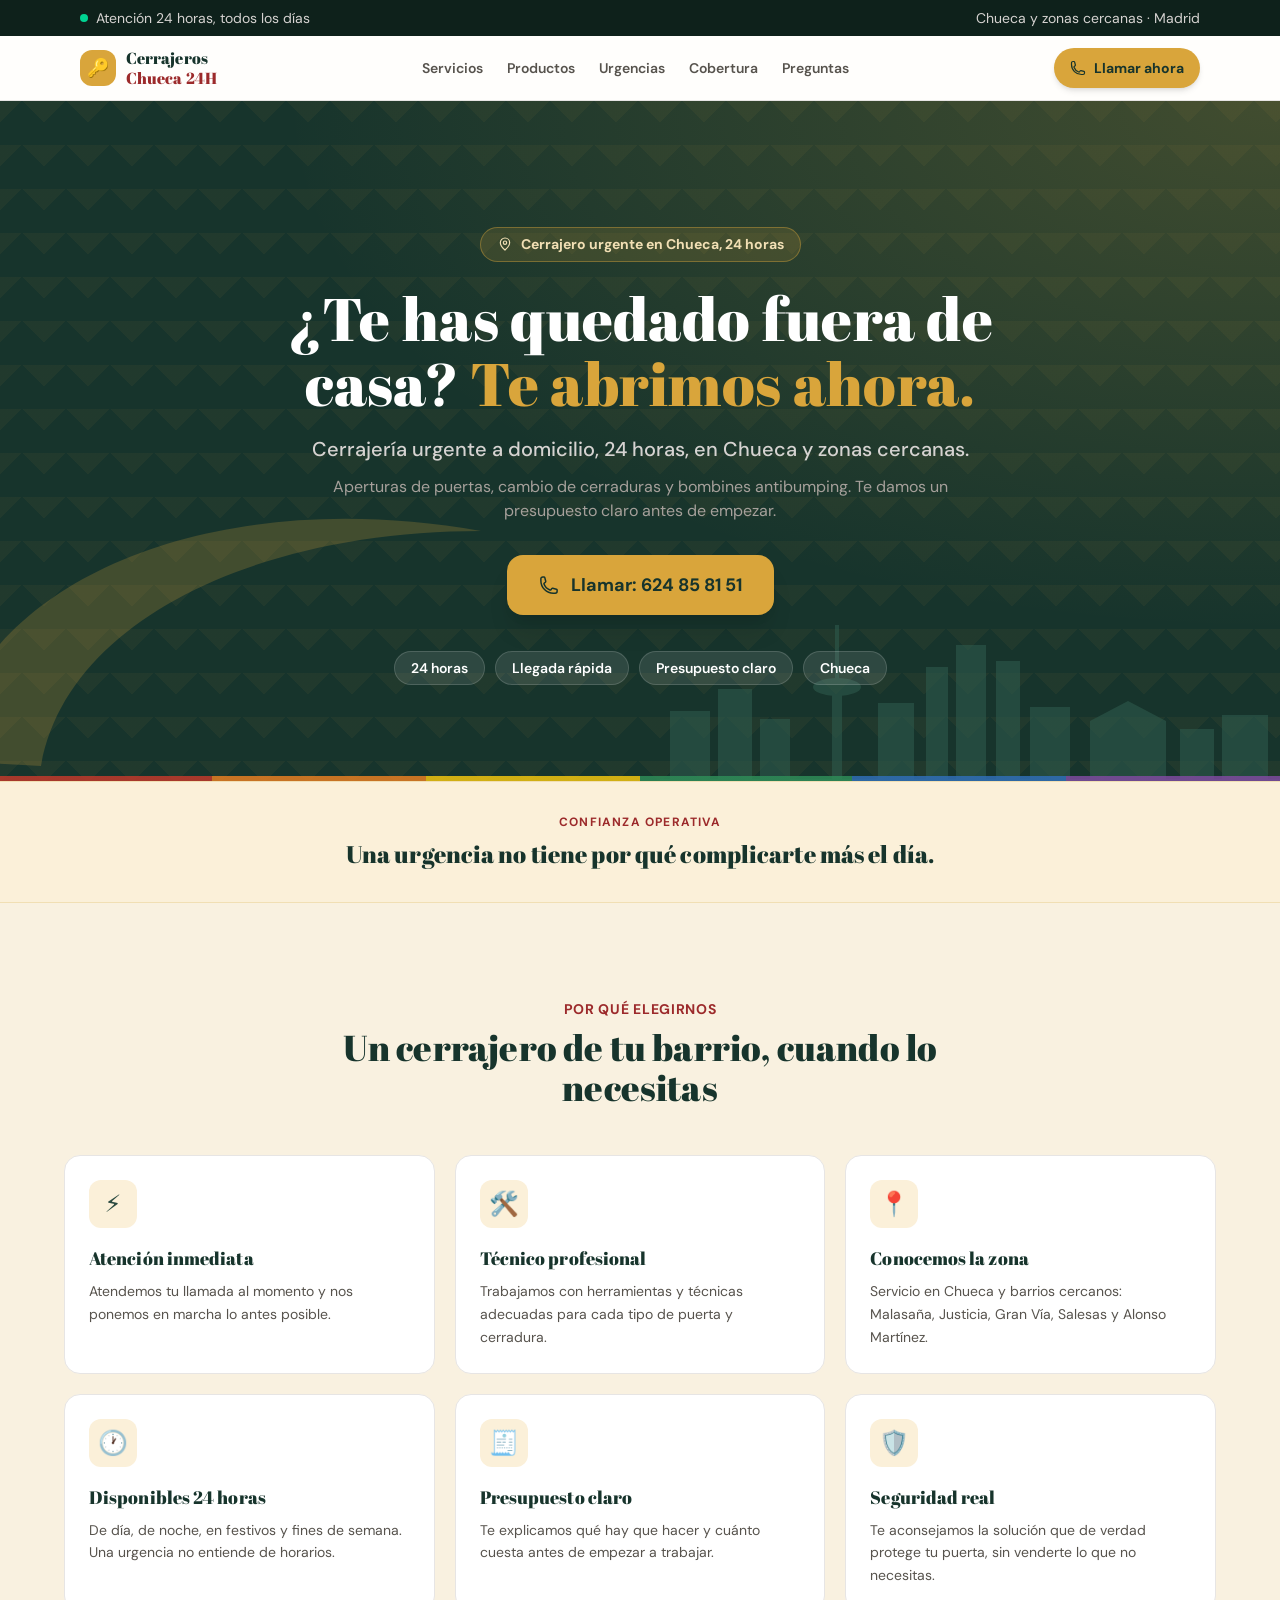
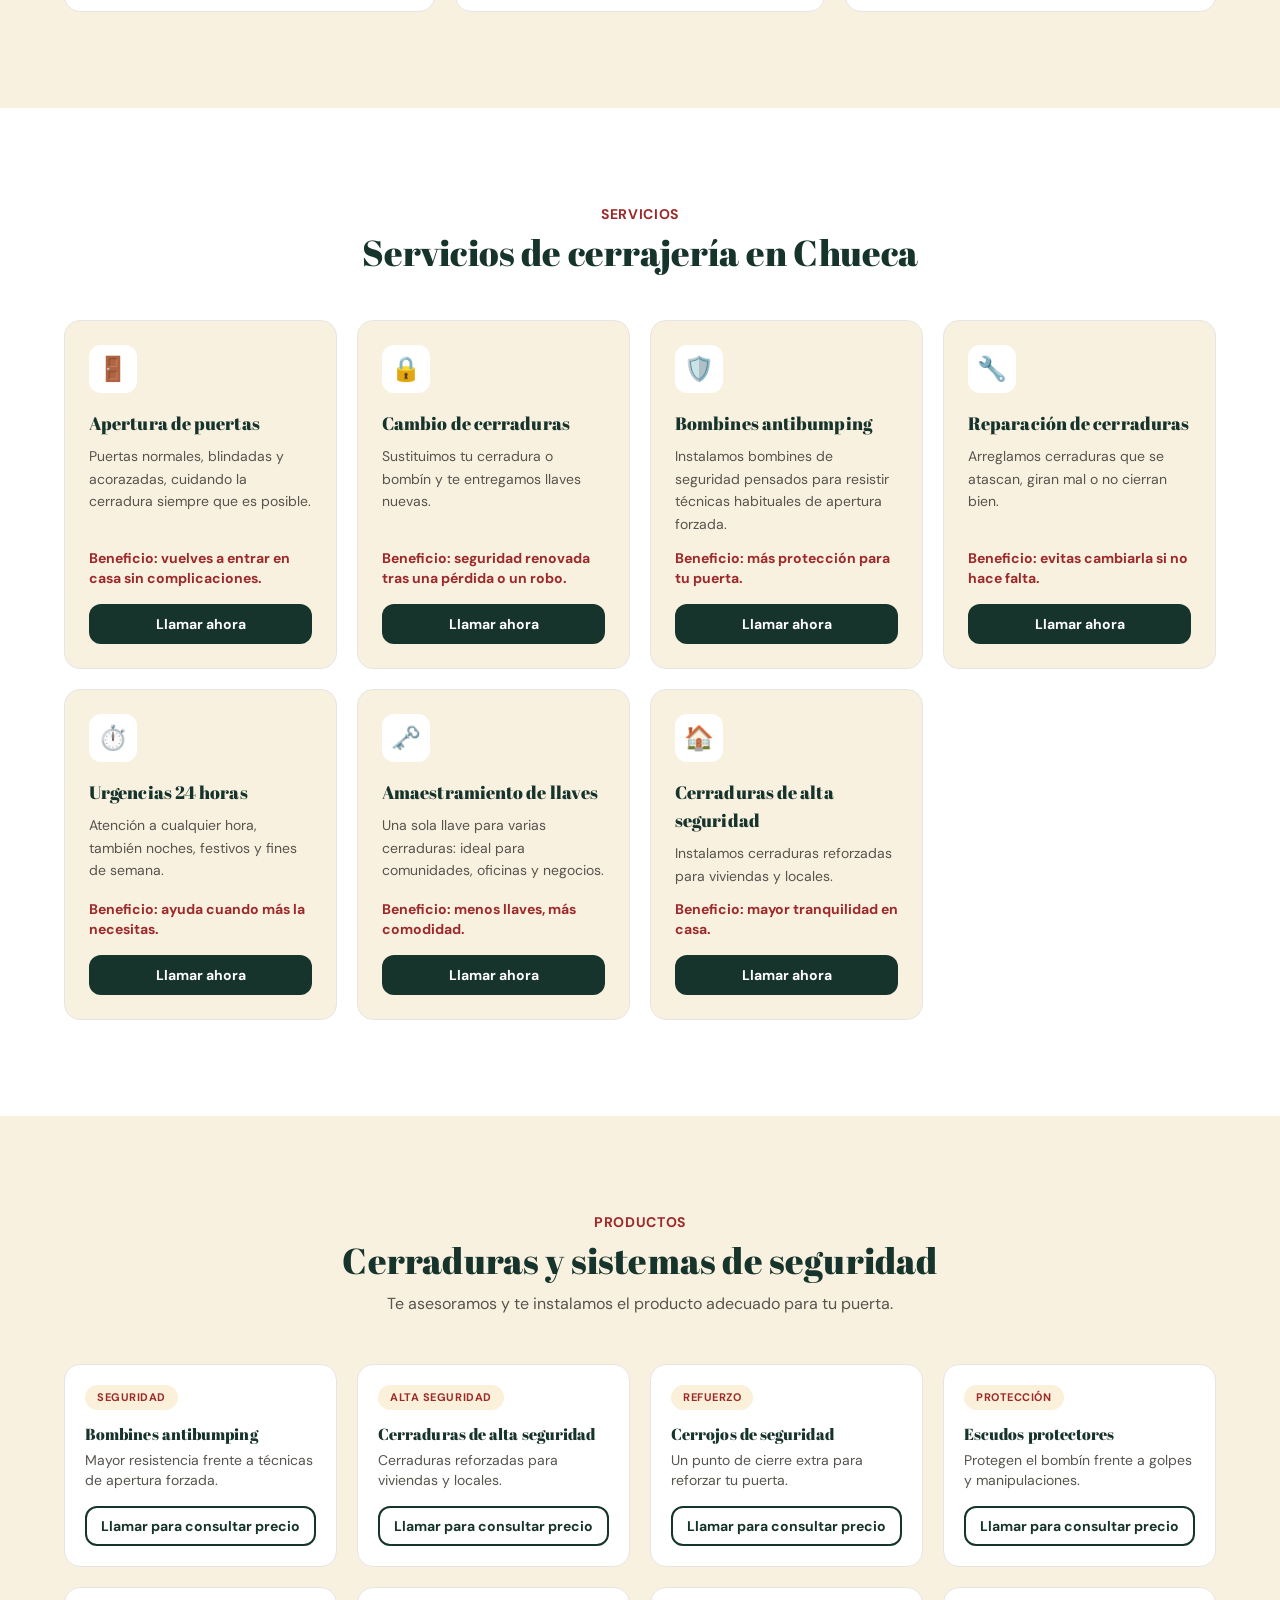
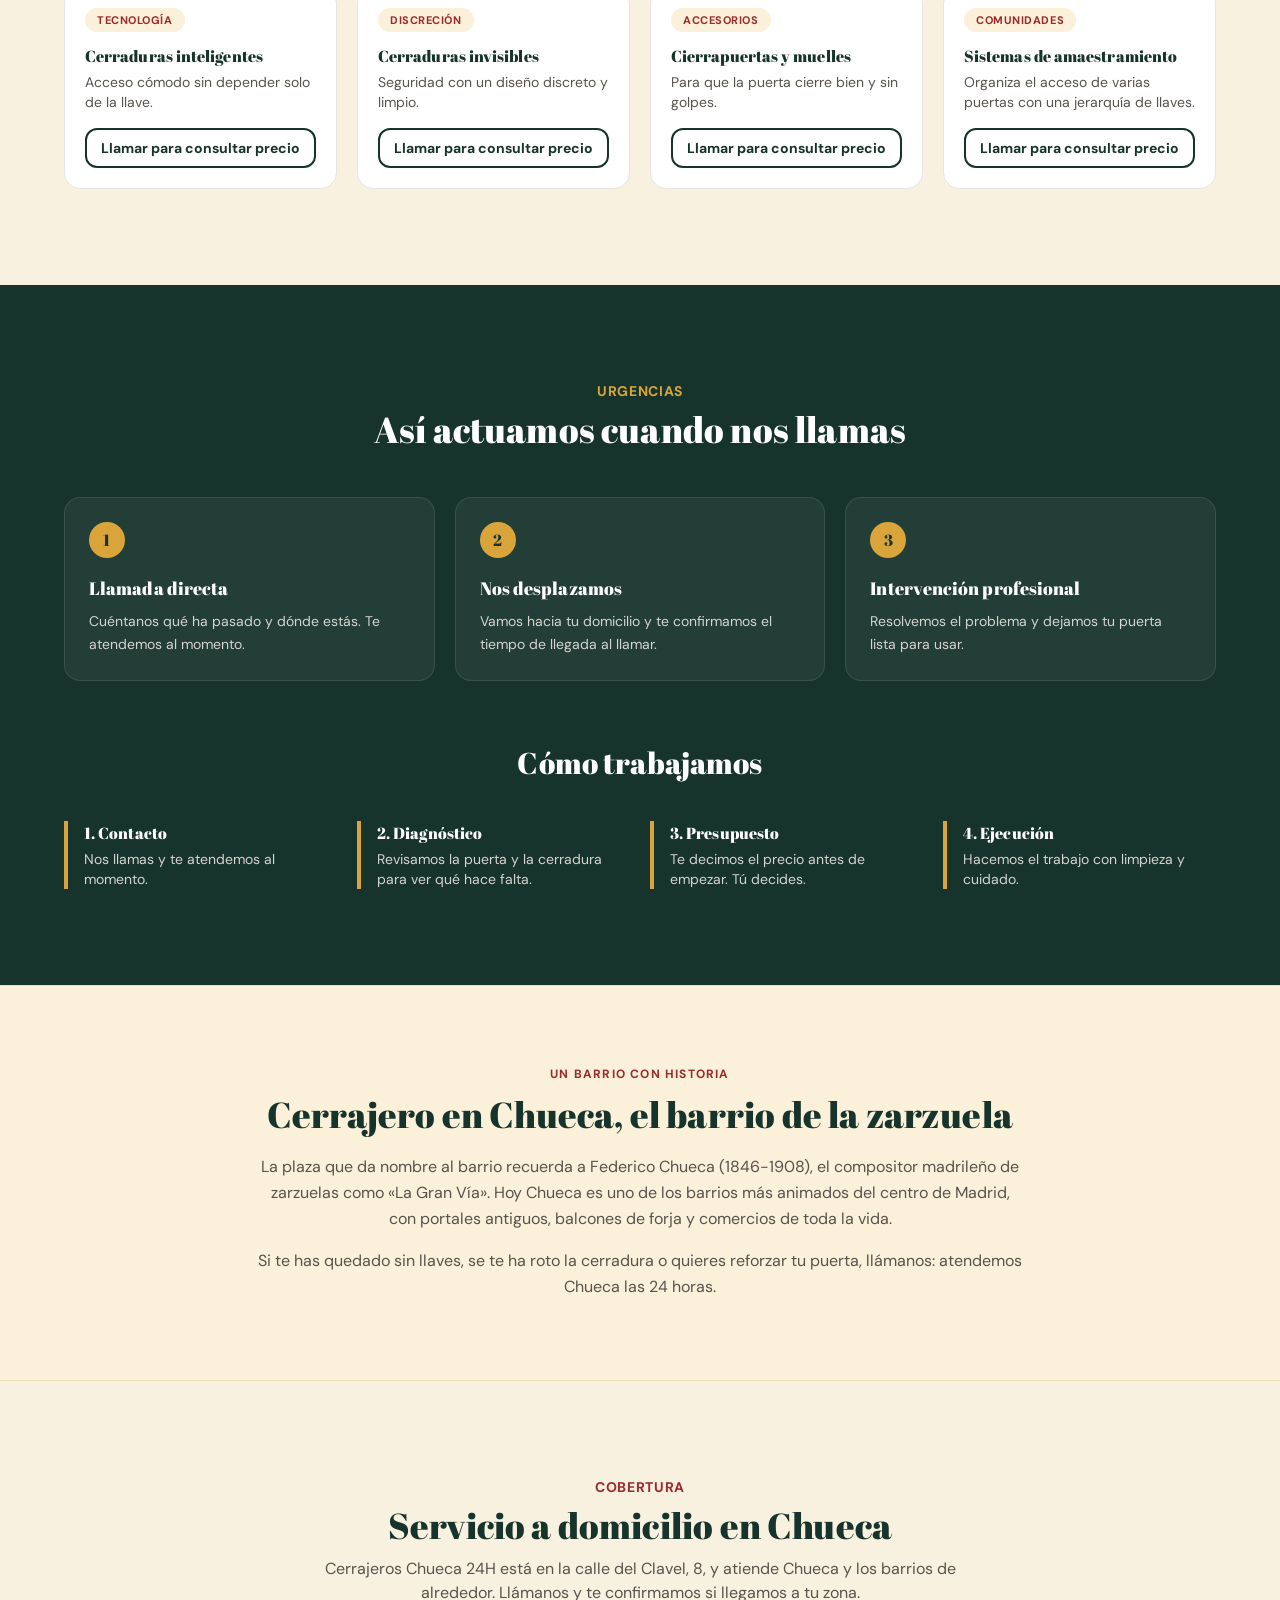
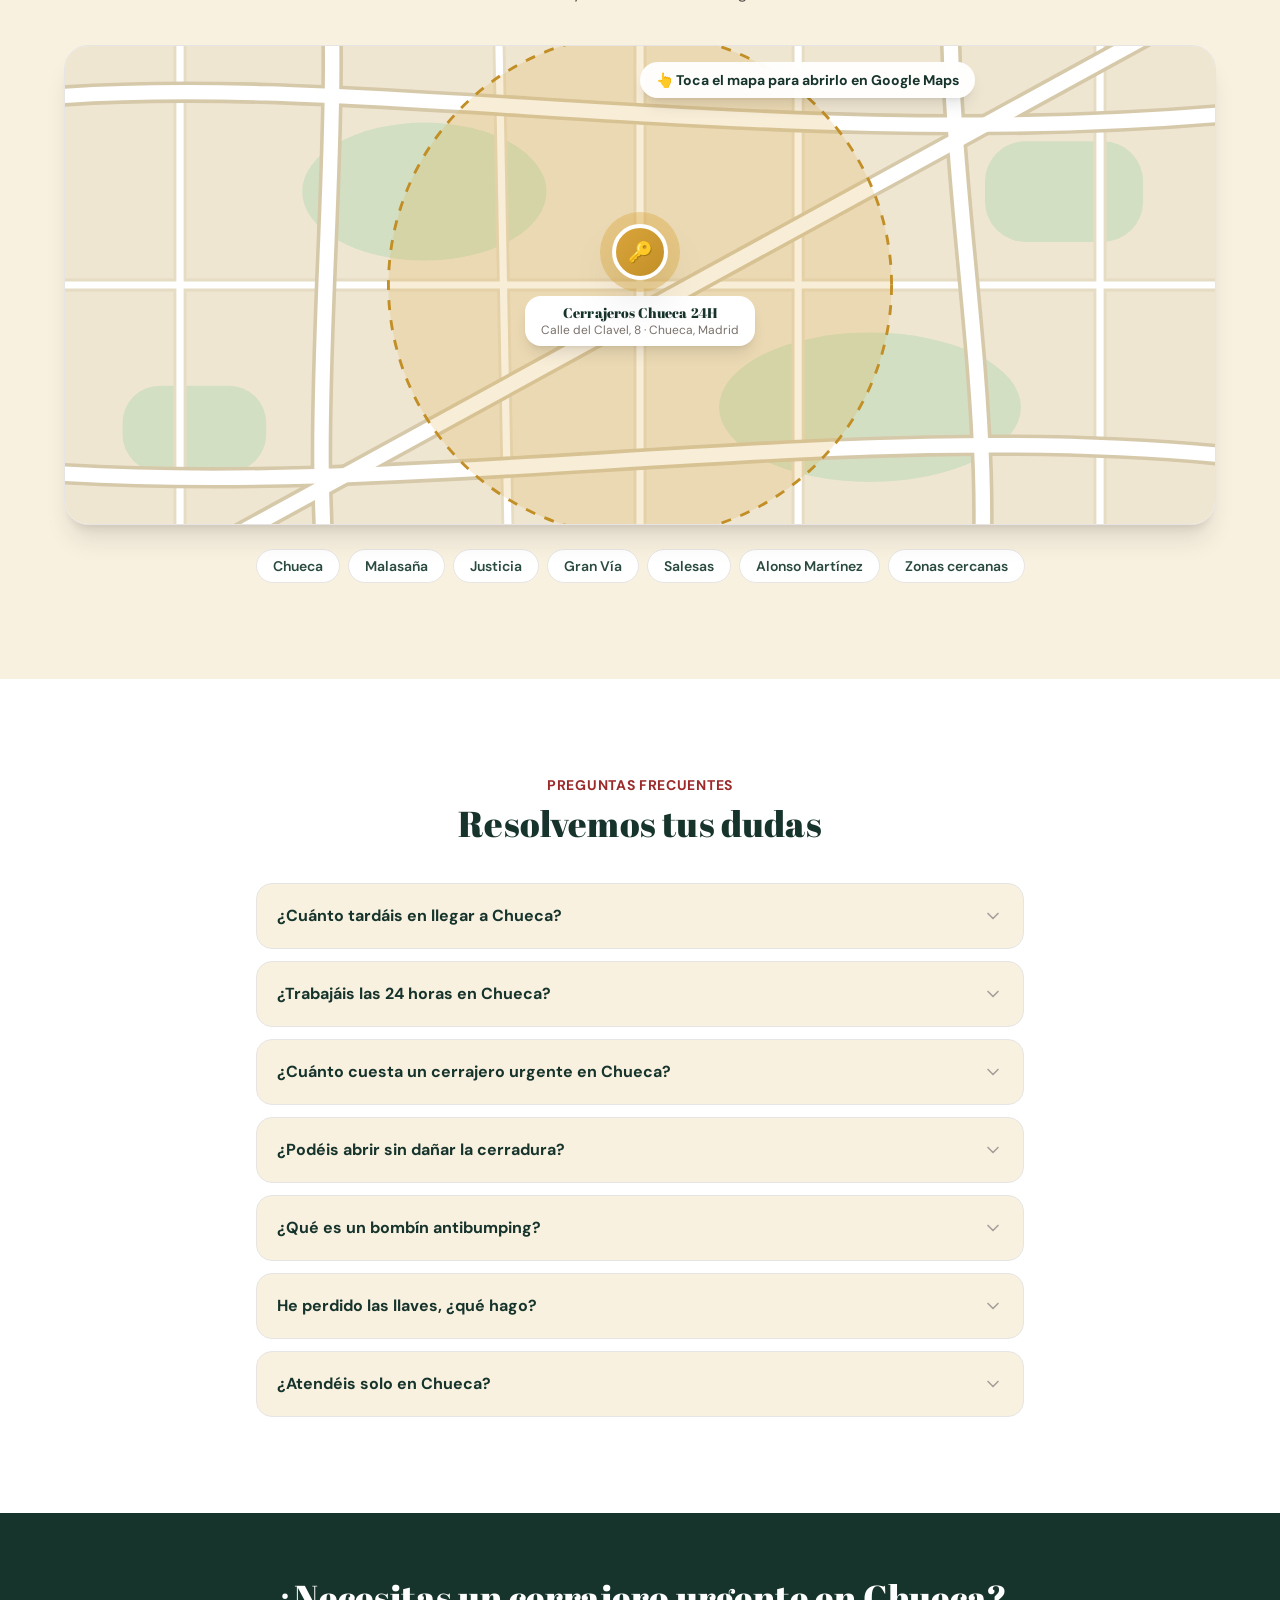
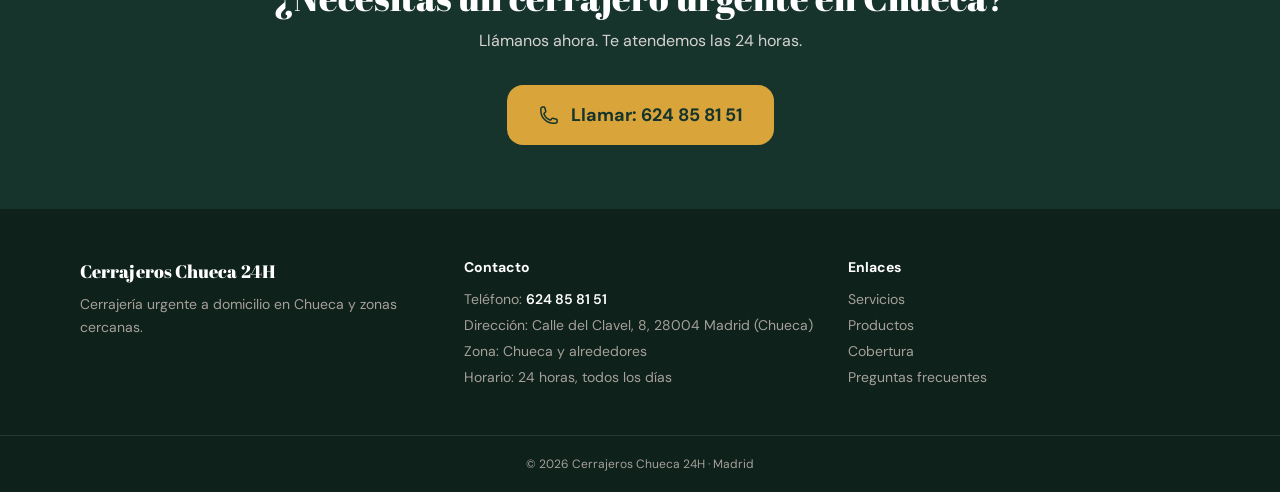
==== index.html @ 479794eb "Update index.html" ====
<!DOCTYPE html>
<html lang="es" class="scroll-smooth">
<head>
    <meta charset="UTF-8">
    <meta name="viewport" content="width=device-width, initial-scale=1.0">
    <title>Cerrajero urgente en Chueca 24h | Cerrajeros Chueca 24H</title>
    <meta name="description" content="Cerrajero urgente en Chueca, Madrid, las 24 horas. Apertura de puertas, cambio de cerraduras y bombines antibumping. Llama al 624 85 81 51.">
    <meta name="robots" content="index, follow, max-image-preview:large, max-snippet:-1">
    <meta name="theme-color" content="#17342c">

    <!-- Iconos del sitio (los muestra Google en los resultados móviles) -->
    <link rel="icon" href="/favicon.svg" type="image/svg+xml">
    <link rel="icon" href="/favicon-48.png" type="image/png" sizes="48x48">
    <link rel="icon" href="/favicon.ico" sizes="any">
    <link rel="apple-touch-icon" href="/apple-touch-icon.png">

    <!-- Vista previa al compartir (WhatsApp, Facebook, etc.) -->
    <meta property="og:type" content="website">
    <meta property="og:locale" content="es_ES">
    <meta property="og:site_name" content="Cerrajeros Chueca 24H">
    <meta property="og:title" content="Cerrajero urgente en Chueca 24h | Cerrajeros Chueca 24H">
    <meta property="og:description" content="Cerrajero urgente en Chueca, Madrid, las 24 horas. Apertura de puertas, cambio de cerraduras y bombines antibumping. Llama al 624 85 81 51.">
    <meta name="twitter:card" content="summary">
    <meta name="twitter:title" content="Cerrajero urgente en Chueca 24h | Cerrajeros Chueca 24H">
    <meta name="twitter:description" content="Cerrajero urgente en Chueca, Madrid, las 24 horas. Apertura de puertas, cambio de cerraduras y bombines antibumping. Llama al 624 85 81 51.">

    <!-- Tipografías: se cargan sin bloquear el pintado de la página -->
    <link rel="preconnect" href="https://fonts.googleapis.com">
    <link rel="preconnect" href="https://fonts.gstatic.com" crossorigin>
    <link rel="preload" as="style" href="https://fonts.googleapis.com/css2?family=DM+Sans:wght@400;500;600;700&family=Abril+Fatface&display=swap" onload="this.onload=null;this.rel='stylesheet'">
    <noscript><link rel="stylesheet" href="https://fonts.googleapis.com/css2?family=DM+Sans:wght@400;500;600;700&family=Abril+Fatface&display=swap"></noscript>

    <!-- Datos estructurados: negocio local (cerrajero) -->
    <script type="application/ld+json">
{
  "@context": "https://schema.org",
  "@type": "Locksmith",
  "name": "Cerrajeros Chueca 24H",
  "description": "Cerrajero urgente en Chueca, Madrid, las 24 horas: apertura de puertas, cambio de cerraduras, bombines antibumping y reparación de cerraduras.",
  "telephone": "+34624858151",
  "address": {
    "@type": "PostalAddress",
    "streetAddress": "Calle del Clavel, 8",
    "addressLocality": "Madrid",
    "addressRegion": "Madrid",
    "postalCode": "28004",
    "addressCountry": "ES"
  },
  "openingHoursSpecification": {
    "@type": "OpeningHoursSpecification",
    "dayOfWeek": [
      "Monday",
      "Tuesday",
      "Wednesday",
      "Thursday",
      "Friday",
      "Saturday",
      "Sunday"
    ],
    "opens": "00:00",
    "closes": "23:59"
  },
  "areaServed": [
    {
      "@type": "Place",
      "name": "Chueca, Madrid"
    },
    {
      "@type": "Place",
      "name": "Malasaña, Madrid"
    },
    {
      "@type": "Place",
      "name": "Justicia, Madrid"
    },
    {
      "@type": "Place",
      "name": "Gran Vía, Madrid"
    },
    {
      "@type": "Place",
      "name": "Salesas, Madrid"
    },
    {
      "@type": "Place",
      "name": "Alonso Martínez, Madrid"
    }
  ],
  "hasOfferCatalog": {
    "@type": "OfferCatalog",
    "name": "Servicios de cerrajería",
    "itemListElement": [
      {
        "@type": "Offer",
        "itemOffered": {
          "@type": "Service",
          "name": "Apertura de puertas"
        }
      },
      {
        "@type": "Offer",
        "itemOffered": {
          "@type": "Service",
          "name": "Cambio de cerraduras"
        }
      },
      {
        "@type": "Offer",
        "itemOffered": {
          "@type": "Service",
          "name": "Bombines antibumping"
        }
      },
      {
        "@type": "Offer",
        "itemOffered": {
          "@type": "Service",
          "name": "Reparación de cerraduras"
        }
      },
      {
        "@type": "Offer",
        "itemOffered": {
          "@type": "Service",
          "name": "Urgencias 24 horas"
        }
      },
      {
        "@type": "Offer",
        "itemOffered": {
          "@type": "Service",
          "name": "Amaestramiento de llaves"
        }
      },
      {
        "@type": "Offer",
        "itemOffered": {
          "@type": "Service",
          "name": "Cerraduras de alta seguridad"
        }
      }
    ]
  }
}
    </script>

    <style>
@layer properties;
@layer theme, base, components, utilities;
@layer theme {
  :root, :host {
    --font-sans: "DM Sans",system-ui,sans-serif;
    --font-mono: ui-monospace, SFMono-Regular, Menlo, Monaco, Consolas, 'Liberation Mono', 'Courier New',
    monospace;
    --color-emerald-400: oklch(76.5% 0.177 163.223);
    --color-stone-100: oklch(97% 0.001 106.424);
    --color-stone-200: oklch(92.3% 0.003 48.717);
    --color-stone-300: oklch(86.9% 0.005 56.366);
    --color-stone-400: oklch(70.9% 0.01 56.259);
    --color-stone-500: oklch(55.3% 0.013 58.071);
    --color-stone-600: oklch(44.4% 0.011 73.639);
    --color-stone-900: oklch(21.6% 0.006 56.043);
    --color-white: #fff;
    --spacing: 0.25rem;
    --container-2xl: 42rem;
    --container-3xl: 48rem;
    --container-4xl: 56rem;
    --container-6xl: 72rem;
    --text-xs: 0.75rem;
    --text-xs--line-height: calc(1 / 0.75);
    --text-sm: 0.875rem;
    --text-sm--line-height: calc(1.25 / 0.875);
    --text-base: 1rem;
    --text-base--line-height: calc(1.5 / 1);
    --text-lg: 1.125rem;
    --text-lg--line-height: calc(1.75 / 1.125);
    --text-xl: 1.25rem;
    --text-xl--line-height: calc(1.75 / 1.25);
    --text-2xl: 1.5rem;
    --text-2xl--line-height: calc(2 / 1.5);
    --text-3xl: 1.875rem;
    --text-3xl--line-height: calc(2.25 / 1.875);
    --text-4xl: 2.25rem;
    --text-4xl--line-height: calc(2.5 / 2.25);
    --text-5xl: 3rem;
    --text-5xl--line-height: 1;
    --text-6xl: 3.75rem;
    --text-6xl--line-height: 1;
    --font-weight-medium: 500;
    --font-weight-semibold: 600;
    --font-weight-bold: 700;
    --tracking-tight: -0.025em;
    --tracking-normal: 0em;
    --tracking-wider: 0.05em;
    --tracking-widest: 0.1em;
    --leading-tight: 1.25;
    --leading-normal: 1.5;
    --leading-relaxed: 1.625;
    --radius-xl: 0.75rem;
    --radius-2xl: 1rem;
    --radius-3xl: 1.5rem;
    --animate-ping: ping 1s cubic-bezier(0, 0, 0.2, 1) infinite;
    --default-transition-duration: 150ms;
    --default-transition-timing-function: cubic-bezier(0.4, 0, 0.2, 1);
    --default-font-family: var(--font-sans);
    --default-mono-font-family: var(--font-mono);
    --color-ink-950: #0e211b;
    --color-ink-900: #17342c;
    --color-ink-800: #2a4a40;
    --color-brand-50: #fbf0d9;
    --color-brand-100: #f1dfb4;
    --color-brand-500: #d9a53b;
    --color-brand-600: #c28f26;
    --color-brand-700: #9c2a2b;
    --font-display: "Abril Fatface",Georgia,serif;
  }
}
@layer base {
  *, ::after, ::before, ::backdrop, ::file-selector-button {
    box-sizing: border-box;
    margin: 0;
    padding: 0;
    border: 0 solid;
  }
  html, :host {
    line-height: 1.5;
    -webkit-text-size-adjust: 100%;
    tab-size: 4;
    font-family: var(--default-font-family, -apple-system, BlinkMacSystemFont, 'Segoe UI', Roboto, 'Helvetica Neue', 'Noto Sans', Arial, sans-serif, 'Apple Color Emoji', 'Segoe UI Emoji', 'Segoe UI Symbol', 'Noto Color Emoji');
    font-feature-settings: var(--default-font-feature-settings, normal);
    font-variation-settings: var(--default-font-variation-settings, normal);
    -webkit-tap-highlight-color: transparent;
  }
  hr {
    height: 0;
    color: inherit;
    border-top-width: 1px;
  }
  abbr:where([title]) {
    -webkit-text-decoration: underline dotted;
    text-decoration: underline dotted;
  }
  h1, h2, h3, h4, h5, h6 {
    font-size: inherit;
    font-weight: inherit;
  }
  a {
    color: inherit;
    -webkit-text-decoration: inherit;
    text-decoration: inherit;
  }
  b, strong {
    font-weight: bolder;
  }
  code, kbd, samp, pre {
    font-family: var(--default-mono-font-family, ui-monospace, SFMono-Regular, Menlo, Monaco, Consolas, 'Liberation Mono', 'Courier New', monospace);
    font-feature-settings: var(--default-mono-font-feature-settings, normal);
    font-variation-settings: var(--default-mono-font-variation-settings, normal);
    font-size: 1em;
  }
  small {
    font-size: 80%;
  }
  sub, sup {
    font-size: 75%;
    line-height: 0;
    position: relative;
    vertical-align: baseline;
  }
  sub {
    bottom: -0.25em;
  }
  sup {
    top: -0.5em;
  }
  table {
    text-indent: 0;
    border-color: inherit;
    border-collapse: collapse;
  }
  :-moz-focusring:where(:not(iframe)) {
    outline: auto;
  }
  progress {
    vertical-align: baseline;
  }
  summary {
    display: list-item;
  }
  ol, ul, menu {
    list-style: none;
  }
  img, svg, video, canvas, audio, iframe, embed, object {
    display: block;
    vertical-align: middle;
  }
  img, video {
    max-width: 100%;
    height: auto;
  }
  button, input, select, optgroup, textarea, ::file-selector-button {
    font: inherit;
    font-feature-settings: inherit;
    font-variation-settings: inherit;
    letter-spacing: inherit;
    color: inherit;
    border-radius: 0;
    background-color: transparent;
    opacity: 1;
  }
  :where(select:is([multiple], [size])) optgroup {
    font-weight: bolder;
  }
  :where(select:is([multiple], [size])) optgroup option {
    padding-inline-start: 20px;
  }
  ::file-selector-button {
    margin-inline-end: 4px;
  }
  ::placeholder {
    opacity: 1;
  }
  @supports (not (-webkit-appearance: -apple-pay-button))  or (contain-intrinsic-size: 1px) {
    ::placeholder {
      color: currentcolor;
      @supports (color: color-mix(in lab, red, red)) {
        color: color-mix(in oklab, currentcolor 50%, transparent);
      }
    }
  }
  textarea {
    resize: vertical;
  }
  ::-webkit-search-decoration {
    -webkit-appearance: none;
  }
  ::-webkit-date-and-time-value {
    min-height: 1lh;
    text-align: inherit;
  }
  ::-webkit-datetime-edit {
    display: inline-flex;
  }
  ::-webkit-datetime-edit-fields-wrapper {
    padding: 0;
  }
  ::-webkit-datetime-edit, ::-webkit-datetime-edit-year-field, ::-webkit-datetime-edit-month-field, ::-webkit-datetime-edit-day-field, ::-webkit-datetime-edit-hour-field, ::-webkit-datetime-edit-minute-field, ::-webkit-datetime-edit-second-field, ::-webkit-datetime-edit-millisecond-field, ::-webkit-datetime-edit-meridiem-field {
    padding-block: 0;
  }
  ::-webkit-calendar-picker-indicator {
    line-height: 1;
  }
  :-moz-ui-invalid {
    box-shadow: none;
  }
  button, input:where([type='button'], [type='reset'], [type='submit']), ::file-selector-button {
    appearance: button;
  }
  ::-webkit-inner-spin-button, ::-webkit-outer-spin-button {
    height: auto;
  }
  [hidden]:where(:not([hidden='until-found'])) {
    display: none !important;
  }
}
@layer utilities {
  .pointer-events-none {
    pointer-events: none;
  }
  .absolute {
    position: absolute;
  }
  .fixed {
    position: fixed;
  }
  .relative {
    position: relative;
  }
  .sticky {
    position: sticky;
  }
  .inset-0 {
    inset: 0px;
  }
  .inset-x-0 {
    inset-inline: 0px;
  }
  .top-0 {
    top: 0px;
  }
  .top-4 {
    top: calc(var(--spacing) * 4);
  }
  .right-0 {
    right: 0px;
  }
  .bottom-0 {
    bottom: 0px;
  }
  .-left-16 {
    left: calc(var(--spacing) * -16);
  }
  .left-1\/2 {
    left: calc(1 / 2 * 100%);
  }
  .z-20 {
    z-index: 20;
  }
  .z-30 {
    z-index: 30;
  }
  .z-40 {
    z-index: 40;
  }
  .z-50 {
    z-index: 50;
  }
  .mx-auto {
    margin-inline: auto;
  }
  .mt-3 {
    margin-top: calc(var(--spacing) * 3);
  }
  .mt-4 {
    margin-top: calc(var(--spacing) * 4);
  }
  .mt-6 {
    margin-top: calc(var(--spacing) * 6);
  }
  .mt-9 {
    margin-top: calc(var(--spacing) * 9);
  }
  .mt-auto {
    margin-top: auto;
  }
  .mb-1 {
    margin-bottom: var(--spacing);
  }
  .mb-2 {
    margin-bottom: calc(var(--spacing) * 2);
  }
  .mb-3 {
    margin-bottom: calc(var(--spacing) * 3);
  }
  .mb-4 {
    margin-bottom: calc(var(--spacing) * 4);
  }
  .mb-5 {
    margin-bottom: calc(var(--spacing) * 5);
  }
  .mb-6 {
    margin-bottom: calc(var(--spacing) * 6);
  }
  .mb-8 {
    margin-bottom: calc(var(--spacing) * 8);
  }
  .mb-10 {
    margin-bottom: calc(var(--spacing) * 10);
  }
  .mb-12 {
    margin-bottom: calc(var(--spacing) * 12);
  }
  .mb-16 {
    margin-bottom: calc(var(--spacing) * 16);
  }
  .block {
    display: block;
  }
  .flex {
    display: flex;
  }
  .grid {
    display: grid;
  }
  .hidden {
    display: none;
  }
  .inline-block {
    display: inline-block;
  }
  .inline-flex {
    display: inline-flex;
  }
  .h-2 {
    height: calc(var(--spacing) * 2);
  }
  .h-4 {
    height: calc(var(--spacing) * 4);
  }
  .h-5 {
    height: calc(var(--spacing) * 5);
  }
  .h-9 {
    height: calc(var(--spacing) * 9);
  }
  .h-12 {
    height: calc(var(--spacing) * 12);
  }
  .h-14 {
    height: calc(var(--spacing) * 14);
  }
  .h-16 {
    height: calc(var(--spacing) * 16);
  }
  .h-20 {
    height: calc(var(--spacing) * 20);
  }
  .h-\[420px\] {
    height: 420px;
  }
  .h-full {
    height: 100%;
  }
  .w-2 {
    width: calc(var(--spacing) * 2);
  }
  .w-4 {
    width: calc(var(--spacing) * 4);
  }
  .w-5 {
    width: calc(var(--spacing) * 5);
  }
  .w-9 {
    width: calc(var(--spacing) * 9);
  }
  .w-12 {
    width: calc(var(--spacing) * 12);
  }
  .w-14 {
    width: calc(var(--spacing) * 14);
  }
  .w-20 {
    width: calc(var(--spacing) * 20);
  }
  .w-\[360px\] {
    width: 360px;
  }
  .w-\[420px\] {
    width: 420px;
  }
  .w-full {
    width: 100%;
  }
  .max-w-2xl {
    max-width: var(--container-2xl);
  }
  .max-w-3xl {
    max-width: var(--container-3xl);
  }
  .max-w-4xl {
    max-width: var(--container-4xl);
  }
  .max-w-6xl {
    max-width: var(--container-6xl);
  }
  .max-w-full {
    max-width: 100%;
  }
  .flex-1 {
    flex: 1;
  }
  .shrink-0 {
    flex-shrink: 0;
  }
  .animate-ping {
    animation: var(--animate-ping);
  }
  .cursor-pointer {
    cursor: pointer;
  }
  .flex-col {
    flex-direction: column;
  }
  .flex-wrap {
    flex-wrap: wrap;
  }
  .items-center {
    align-items: center;
  }
  .justify-between {
    justify-content: space-between;
  }
  .justify-center {
    justify-content: center;
  }
  .gap-2 {
    gap: calc(var(--spacing) * 2);
  }
  .gap-2\.5 {
    gap: calc(var(--spacing) * 2.5);
  }
  .gap-3 {
    gap: calc(var(--spacing) * 3);
  }
  .gap-4 {
    gap: calc(var(--spacing) * 4);
  }
  .gap-5 {
    gap: calc(var(--spacing) * 5);
  }
  .gap-6 {
    gap: calc(var(--spacing) * 6);
  }
  .gap-8 {
    gap: calc(var(--spacing) * 8);
  }
  :where(.space-y-1\.5 > :not(:last-child)) {
    --tw-space-y-reverse: 0;
    margin-block-start: calc(calc(var(--spacing) * 1.5) * var(--tw-space-y-reverse));
    margin-block-end: calc(calc(var(--spacing) * 1.5) * calc(1 - var(--tw-space-y-reverse)));
  }
  :where(.space-y-3 > :not(:last-child)) {
    --tw-space-y-reverse: 0;
    margin-block-start: calc(calc(var(--spacing) * 3) * var(--tw-space-y-reverse));
    margin-block-end: calc(calc(var(--spacing) * 3) * calc(1 - var(--tw-space-y-reverse)));
  }
  .self-start {
    align-self: flex-start;
  }
  .overflow-hidden {
    overflow: hidden;
  }
  .scroll-smooth {
    scroll-behavior: smooth;
  }
  .rounded-2xl {
    border-radius: var(--radius-2xl);
  }
  .rounded-3xl {
    border-radius: var(--radius-3xl);
  }
  .rounded-full {
    border-radius: calc(infinity * 1px);
  }
  .rounded-xl {
    border-radius: var(--radius-xl);
  }
  .border {
    border-style: var(--tw-border-style);
    border-width: 1px;
  }
  .border-2 {
    border-style: var(--tw-border-style);
    border-width: 2px;
  }
  .border-4 {
    border-style: var(--tw-border-style);
    border-width: 4px;
  }
  .border-y {
    border-block-style: var(--tw-border-style);
    border-block-width: 1px;
  }
  .border-t {
    border-top-style: var(--tw-border-style);
    border-top-width: 1px;
  }
  .border-b {
    border-bottom-style: var(--tw-border-style);
    border-bottom-width: 1px;
  }
  .border-l-4 {
    border-left-style: var(--tw-border-style);
    border-left-width: 4px;
  }
  .border-brand-100 {
    border-color: var(--color-brand-100);
  }
  .border-brand-500 {
    border-color: var(--color-brand-500);
  }
  .border-brand-500\/40 {
    border-color: color-mix(in srgb, #d9a53b 40%, transparent);
    @supports (color: color-mix(in lab, red, red)) {
      border-color: color-mix(in oklab, var(--color-brand-500) 40%, transparent);
    }
  }
  .border-ink-900 {
    border-color: var(--color-ink-900);
  }
  .border-stone-200 {
    border-color: var(--color-stone-200);
  }
  .border-white {
    border-color: var(--color-white);
  }
  .border-white\/10 {
    border-color: color-mix(in srgb, #fff 10%, transparent);
    @supports (color: color-mix(in lab, red, red)) {
      border-color: color-mix(in oklab, var(--color-white) 10%, transparent);
    }
  }
  .border-white\/15 {
    border-color: color-mix(in srgb, #fff 15%, transparent);
    @supports (color: color-mix(in lab, red, red)) {
      border-color: color-mix(in oklab, var(--color-white) 15%, transparent);
    }
  }
  .bg-\[\#f9f1e0\] {
    background-color: #f9f1e0;
  }
  .bg-brand-50 {
    background-color: var(--color-brand-50);
  }
  .bg-brand-500 {
    background-color: var(--color-brand-500);
  }
  .bg-brand-500\/15 {
    background-color: color-mix(in srgb, #d9a53b 15%, transparent);
    @supports (color: color-mix(in lab, red, red)) {
      background-color: color-mix(in oklab, var(--color-brand-500) 15%, transparent);
    }
  }
  .bg-brand-500\/40 {
    background-color: color-mix(in srgb, #d9a53b 40%, transparent);
    @supports (color: color-mix(in lab, red, red)) {
      background-color: color-mix(in oklab, var(--color-brand-500) 40%, transparent);
    }
  }
  .bg-emerald-400 {
    background-color: var(--color-emerald-400);
  }
  .bg-ink-900 {
    background-color: var(--color-ink-900);
  }
  .bg-ink-950 {
    background-color: var(--color-ink-950);
  }
  .bg-stone-100 {
    background-color: var(--color-stone-100);
  }
  .bg-white {
    background-color: var(--color-white);
  }
  .bg-white\/5 {
    background-color: color-mix(in srgb, #fff 5%, transparent);
    @supports (color: color-mix(in lab, red, red)) {
      background-color: color-mix(in oklab, var(--color-white) 5%, transparent);
    }
  }
  .bg-white\/10 {
    background-color: color-mix(in srgb, #fff 10%, transparent);
    @supports (color: color-mix(in lab, red, red)) {
      background-color: color-mix(in oklab, var(--color-white) 10%, transparent);
    }
  }
  .bg-white\/90 {
    background-color: color-mix(in srgb, #fff 90%, transparent);
    @supports (color: color-mix(in lab, red, red)) {
      background-color: color-mix(in oklab, var(--color-white) 90%, transparent);
    }
  }
  .bg-white\/95 {
    background-color: color-mix(in srgb, #fff 95%, transparent);
    @supports (color: color-mix(in lab, red, red)) {
      background-color: color-mix(in oklab, var(--color-white) 95%, transparent);
    }
  }
  .bg-linear-to-br {
    --tw-gradient-position: to bottom right;
    @supports (background-image: linear-gradient(in lab, red, red)) {
      --tw-gradient-position: to bottom right in oklab;
    }
    background-image: linear-gradient(var(--tw-gradient-stops));
  }
  .bg-\[radial-gradient\(ellipse_at_top_right\,rgba\(217\,165\,59\,\.22\)\,transparent_55\%\)\] {
    background-image: radial-gradient(ellipse at top right,rgba(217,165,59,.22),transparent 55%);
  }
  .from-brand-500 {
    --tw-gradient-from: var(--color-brand-500);
    --tw-gradient-stops: var(--tw-gradient-via-stops, var(--tw-gradient-position), var(--tw-gradient-from) var(--tw-gradient-from-position), var(--tw-gradient-to) var(--tw-gradient-to-position));
  }
  .to-brand-600 {
    --tw-gradient-to: var(--color-brand-600);
    --tw-gradient-stops: var(--tw-gradient-via-stops, var(--tw-gradient-position), var(--tw-gradient-from) var(--tw-gradient-from-position), var(--tw-gradient-to) var(--tw-gradient-to-position));
  }
  .p-3 {
    padding: calc(var(--spacing) * 3);
  }
  .p-5 {
    padding: calc(var(--spacing) * 5);
  }
  .p-6 {
    padding: calc(var(--spacing) * 6);
  }
  .px-3 {
    padding-inline: calc(var(--spacing) * 3);
  }
  .px-4 {
    padding-inline: calc(var(--spacing) * 4);
  }
  .px-8 {
    padding-inline: calc(var(--spacing) * 8);
  }
  .py-1 {
    padding-block: var(--spacing);
  }
  .py-1\.5 {
    padding-block: calc(var(--spacing) * 1.5);
  }
  .py-2 {
    padding-block: calc(var(--spacing) * 2);
  }
  .py-2\.5 {
    padding-block: calc(var(--spacing) * 2.5);
  }
  .py-3\.5 {
    padding-block: calc(var(--spacing) * 3.5);
  }
  .py-4 {
    padding-block: calc(var(--spacing) * 4);
  }
  .py-5 {
    padding-block: calc(var(--spacing) * 5);
  }
  .py-8 {
    padding-block: calc(var(--spacing) * 8);
  }
  .py-12 {
    padding-block: calc(var(--spacing) * 12);
  }
  .py-14 {
    padding-block: calc(var(--spacing) * 14);
  }
  .py-16 {
    padding-block: calc(var(--spacing) * 16);
  }
  .pb-24 {
    padding-bottom: calc(var(--spacing) * 24);
  }
  .pl-4 {
    padding-left: calc(var(--spacing) * 4);
  }
  .text-center {
    text-align: center;
  }
  .font-display {
    font-family: var(--font-display);
  }
  .font-sans {
    font-family: var(--font-sans);
  }
  .text-2xl {
    font-size: var(--text-2xl);
    line-height: var(--tw-leading, var(--text-2xl--line-height));
  }
  .text-3xl {
    font-size: var(--text-3xl);
    line-height: var(--tw-leading, var(--text-3xl--line-height));
  }
  .text-4xl {
    font-size: var(--text-4xl);
    line-height: var(--tw-leading, var(--text-4xl--line-height));
  }
  .text-lg {
    font-size: var(--text-lg);
    line-height: var(--tw-leading, var(--text-lg--line-height));
  }
  .text-sm {
    font-size: var(--text-sm);
    line-height: var(--tw-leading, var(--text-sm--line-height));
  }
  .text-xl {
    font-size: var(--text-xl);
    line-height: var(--tw-leading, var(--text-xl--line-height));
  }
  .text-xs {
    font-size: var(--text-xs);
    line-height: var(--tw-leading, var(--text-xs--line-height));
  }
  .text-\[11px\] {
    font-size: 11px;
  }
  .leading-\[1\.08\] {
    --tw-leading: 1.08;
    line-height: 1.08;
  }
  .leading-normal {
    --tw-leading: var(--leading-normal);
    line-height: var(--leading-normal);
  }
  .leading-relaxed {
    --tw-leading: var(--leading-relaxed);
    line-height: var(--leading-relaxed);
  }
  .leading-tight {
    --tw-leading: var(--leading-tight);
    line-height: var(--leading-tight);
  }
  .font-bold {
    --tw-font-weight: var(--font-weight-bold);
    font-weight: var(--font-weight-bold);
  }
  .font-medium {
    --tw-font-weight: var(--font-weight-medium);
    font-weight: var(--font-weight-medium);
  }
  .font-semibold {
    --tw-font-weight: var(--font-weight-semibold);
    font-weight: var(--font-weight-semibold);
  }
  .tracking-normal {
    --tw-tracking: var(--tracking-normal);
    letter-spacing: var(--tracking-normal);
  }
  .tracking-tight {
    --tw-tracking: var(--tracking-tight);
    letter-spacing: var(--tracking-tight);
  }
  .tracking-wider {
    --tw-tracking: var(--tracking-wider);
    letter-spacing: var(--tracking-wider);
  }
  .tracking-widest {
    --tw-tracking: var(--tracking-widest);
    letter-spacing: var(--tracking-widest);
  }
  .whitespace-nowrap {
    white-space: nowrap;
  }
  .text-brand-100 {
    color: var(--color-brand-100);
  }
  .text-brand-500 {
    color: var(--color-brand-500);
  }
  .text-brand-700 {
    color: var(--color-brand-700);
  }
  .text-ink-800 {
    color: var(--color-ink-800);
  }
  .text-ink-900 {
    color: var(--color-ink-900);
  }
  .text-stone-300 {
    color: var(--color-stone-300);
  }
  .text-stone-400 {
    color: var(--color-stone-400);
  }
  .text-stone-500 {
    color: var(--color-stone-500);
  }
  .text-stone-600 {
    color: var(--color-stone-600);
  }
  .text-white {
    color: var(--color-white);
  }
  .uppercase {
    text-transform: uppercase;
  }
  .italic {
    font-style: italic;
  }
  .not-italic {
    font-style: normal;
  }
  .antialiased {
    -webkit-font-smoothing: antialiased;
    -moz-osx-font-smoothing: grayscale;
  }
  .opacity-60 {
    opacity: 60%;
  }
  .shadow-2xl {
    --tw-shadow: 0 25px 50px -12px var(--tw-shadow-color, rgb(0 0 0 / 0.25));
    box-shadow: var(--tw-inset-shadow), var(--tw-inset-ring-shadow), var(--tw-ring-offset-shadow), var(--tw-ring-shadow), var(--tw-shadow);
  }
  .shadow-lg {
    --tw-shadow: 0 10px 15px -3px var(--tw-shadow-color, rgb(0 0 0 / 0.1)), 0 4px 6px -4px var(--tw-shadow-color, rgb(0 0 0 / 0.1));
    box-shadow: var(--tw-inset-shadow), var(--tw-inset-ring-shadow), var(--tw-ring-offset-shadow), var(--tw-ring-shadow), var(--tw-shadow);
  }
  .shadow-md {
    --tw-shadow: 0 4px 6px -1px var(--tw-shadow-color, rgb(0 0 0 / 0.1)), 0 2px 4px -2px var(--tw-shadow-color, rgb(0 0 0 / 0.1));
    box-shadow: var(--tw-inset-shadow), var(--tw-inset-ring-shadow), var(--tw-ring-offset-shadow), var(--tw-ring-shadow), var(--tw-shadow);
  }
  .shadow-xl {
    --tw-shadow: 0 20px 25px -5px var(--tw-shadow-color, rgb(0 0 0 / 0.1)), 0 8px 10px -6px var(--tw-shadow-color, rgb(0 0 0 / 0.1));
    box-shadow: var(--tw-inset-shadow), var(--tw-inset-ring-shadow), var(--tw-ring-offset-shadow), var(--tw-ring-shadow), var(--tw-shadow);
  }
  .backdrop-blur {
    --tw-backdrop-blur: blur(8px);
    -webkit-backdrop-filter: var(--tw-backdrop-blur,) var(--tw-backdrop-brightness,) var(--tw-backdrop-contrast,) var(--tw-backdrop-grayscale,) var(--tw-backdrop-hue-rotate,) var(--tw-backdrop-invert,) var(--tw-backdrop-opacity,) var(--tw-backdrop-saturate,) var(--tw-backdrop-sepia,);
    backdrop-filter: var(--tw-backdrop-blur,) var(--tw-backdrop-brightness,) var(--tw-backdrop-contrast,) var(--tw-backdrop-grayscale,) var(--tw-backdrop-hue-rotate,) var(--tw-backdrop-invert,) var(--tw-backdrop-opacity,) var(--tw-backdrop-saturate,) var(--tw-backdrop-sepia,);
  }
  .transition {
    transition-property: color, background-color, border-color, outline-color, text-decoration-color, fill, stroke, --tw-gradient-from, --tw-gradient-via, --tw-gradient-to, opacity, box-shadow, transform, translate, scale, rotate, filter, -webkit-backdrop-filter, backdrop-filter, display, content-visibility, overlay, pointer-events;
    transition-timing-function: var(--tw-ease, var(--default-transition-timing-function));
    transition-duration: var(--tw-duration, var(--default-transition-duration));
  }
  @media (hover: hover) {
    .group-hover\:bg-stone-900\/5:is(:where(.group):hover *) {
      background-color: color-mix(in srgb, oklch(21.6% 0.006 56.043) 5%, transparent);
    }
    @supports (color: color-mix(in lab, red, red)) {
      .group-hover\:bg-stone-900\/5:is(:where(.group):hover *) {
        background-color: color-mix(in oklab, var(--color-stone-900) 5%, transparent);
      }
    }
    .hover\:-translate-y-1:hover {
      --tw-translate-y: calc(var(--spacing) * -1);
      translate: var(--tw-translate-x) var(--tw-translate-y);
    }
    .hover\:bg-brand-600:hover {
      background-color: var(--color-brand-600);
    }
    .hover\:bg-ink-800:hover {
      background-color: var(--color-ink-800);
    }
    .hover\:bg-ink-900:hover {
      background-color: var(--color-ink-900);
    }
    .hover\:text-brand-500:hover {
      color: var(--color-brand-500);
    }
    .hover\:text-ink-900:hover {
      color: var(--color-ink-900);
    }
    .hover\:text-white:hover {
      color: var(--color-white);
    }
    .hover\:shadow-lg:hover {
      --tw-shadow: 0 10px 15px -3px var(--tw-shadow-color, rgb(0 0 0 / 0.1)), 0 4px 6px -4px var(--tw-shadow-color, rgb(0 0 0 / 0.1));
      box-shadow: var(--tw-inset-shadow), var(--tw-inset-ring-shadow), var(--tw-ring-offset-shadow), var(--tw-ring-shadow), var(--tw-shadow);
    }
  }
  .active\:scale-\[\.98\]:active {
    scale: .98;
  }
  @media (width >= 40rem) {
    .sm\:inline {
      display: inline;
    }
    .sm\:w-\[560px\] {
      width: 560px;
    }
    .sm\:w-\[620px\] {
      width: 620px;
    }
    .sm\:grid-cols-2 {
      grid-template-columns: repeat(2, minmax(0, 1fr));
    }
    .sm\:flex-row {
      flex-direction: row;
    }
    .sm\:justify-between {
      justify-content: space-between;
    }
    .sm\:text-5xl {
      font-size: var(--text-5xl);
      line-height: var(--tw-leading, var(--text-5xl--line-height));
    }
    .sm\:text-base {
      font-size: var(--text-base);
      line-height: var(--tw-leading, var(--text-base--line-height));
    }
    .sm\:text-sm {
      font-size: var(--text-sm);
      line-height: var(--tw-leading, var(--text-sm--line-height));
    }
  }
  @media (width >= 48rem) {
    .md\:hidden {
      display: none;
    }
    .md\:h-\[480px\] {
      height: 480px;
    }
    .md\:grid-cols-3 {
      grid-template-columns: repeat(3, minmax(0, 1fr));
    }
    .md\:py-20 {
      padding-block: calc(var(--spacing) * 20);
    }
    .md\:py-24 {
      padding-block: calc(var(--spacing) * 24);
    }
    .md\:pb-0 {
      padding-bottom: 0px;
    }
    .md\:text-2xl {
      font-size: var(--text-2xl);
      line-height: var(--tw-leading, var(--text-2xl--line-height));
    }
    .md\:text-3xl {
      font-size: var(--text-3xl);
      line-height: var(--tw-leading, var(--text-3xl--line-height));
    }
    .md\:text-4xl {
      font-size: var(--text-4xl);
      line-height: var(--tw-leading, var(--text-4xl--line-height));
    }
    .md\:text-xl {
      font-size: var(--text-xl);
      line-height: var(--tw-leading, var(--text-xl--line-height));
    }
  }
  @media (width >= 64rem) {
    .lg\:flex {
      display: flex;
    }
    .lg\:grid-cols-3 {
      grid-template-columns: repeat(3, minmax(0, 1fr));
    }
    .lg\:grid-cols-4 {
      grid-template-columns: repeat(4, minmax(0, 1fr));
    }
    .lg\:text-6xl {
      font-size: var(--text-6xl);
      line-height: var(--tw-leading, var(--text-6xl--line-height));
    }
  }
}
@layer base {
  *,::after,::before,::backdrop,::file-selector-button {
    border-color: #e5e7eb;
  }
  html {
    scroll-behavior: smooth;
  }
}
@property --tw-space-y-reverse {
  syntax: "*";
  inherits: false;
  initial-value: 0;
}
@property --tw-border-style {
  syntax: "*";
  inherits: false;
  initial-value: solid;
}
@property --tw-gradient-position {
  syntax: "*";
  inherits: false;
}
@property --tw-gradient-from {
  syntax: "<color>";
  inherits: false;
  initial-value: #0000;
}
@property --tw-gradient-via {
  syntax: "<color>";
  inherits: false;
  initial-value: #0000;
}
@property --tw-gradient-to {
  syntax: "<color>";
  inherits: false;
  initial-value: #0000;
}
@property --tw-gradient-stops {
  syntax: "*";
  inherits: false;
}
@property --tw-gradient-via-stops {
  syntax: "*";
  inherits: false;
}
@property --tw-gradient-from-position {
  syntax: "<length-percentage>";
  inherits: false;
  initial-value: 0%;
}
@property --tw-gradient-via-position {
  syntax: "<length-percentage>";
  inherits: false;
  initial-value: 50%;
}
@property --tw-gradient-to-position {
  syntax: "<length-percentage>";
  inherits: false;
  initial-value: 100%;
}
@property --tw-leading {
  syntax: "*";
  inherits: false;
}
@property --tw-font-weight {
  syntax: "*";
  inherits: false;
}
@property --tw-tracking {
  syntax: "*";
  inherits: false;
}
@property --tw-shadow {
  syntax: "*";
  inherits: false;
  initial-value: 0 0 #0000;
}
@property --tw-shadow-color {
  syntax: "*";
  inherits: false;
}
@property --tw-shadow-alpha {
  syntax: "<percentage>";
  inherits: false;
  initial-value: 100%;
}
@property --tw-inset-shadow {
  syntax: "*";
  inherits: false;
  initial-value: 0 0 #0000;
}
@property --tw-inset-shadow-color {
  syntax: "*";
  inherits: false;
}
@property --tw-inset-shadow-alpha {
  syntax: "<percentage>";
  inherits: false;
  initial-value: 100%;
}
@property --tw-ring-color {
  syntax: "*";
  inherits: false;
}
@property --tw-ring-shadow {
  syntax: "*";
  inherits: false;
  initial-value: 0 0 #0000;
}
@property --tw-inset-ring-color {
  syntax: "*";
  inherits: false;
}
@property --tw-inset-ring-shadow {
  syntax: "*";
  inherits: false;
  initial-value: 0 0 #0000;
}
@property --tw-ring-inset {
  syntax: "*";
  inherits: false;
}
@property --tw-ring-offset-width {
  syntax: "<length>";
  inherits: false;
  initial-value: 0px;
}
@property --tw-ring-offset-color {
  syntax: "*";
  inherits: false;
  initial-value: #fff;
}
@property --tw-ring-offset-shadow {
  syntax: "*";
  inherits: false;
  initial-value: 0 0 #0000;
}
@property --tw-backdrop-blur {
  syntax: "*";
  inherits: false;
}
@property --tw-backdrop-brightness {
  syntax: "*";
  inherits: false;
}
@property --tw-backdrop-contrast {
  syntax: "*";
  inherits: false;
}
@property --tw-backdrop-grayscale {
  syntax: "*";
  inherits: false;
}
@property --tw-backdrop-hue-rotate {
  syntax: "*";
  inherits: false;
}
@property --tw-backdrop-invert {
  syntax: "*";
  inherits: false;
}
@property --tw-backdrop-opacity {
  syntax: "*";
  inherits: false;
}
@property --tw-backdrop-saturate {
  syntax: "*";
  inherits: false;
}
@property --tw-backdrop-sepia {
  syntax: "*";
  inherits: false;
}
@property --tw-translate-x {
  syntax: "*";
  inherits: false;
  initial-value: 0;
}
@property --tw-translate-y {
  syntax: "*";
  inherits: false;
  initial-value: 0;
}
@property --tw-translate-z {
  syntax: "*";
  inherits: false;
  initial-value: 0;
}
@keyframes ping {
  75%, 100% {
    transform: scale(2);
    opacity: 0;
  }
}
@layer properties {
  @supports ((-webkit-hyphens: none) and (not (margin-trim: inline))) or ((-moz-orient: inline) and (not (color:rgb(from red r g b)))) {
    *, ::before, ::after, ::backdrop {
      --tw-space-y-reverse: 0;
      --tw-border-style: solid;
      --tw-gradient-position: initial;
      --tw-gradient-from: #0000;
      --tw-gradient-via: #0000;
      --tw-gradient-to: #0000;
      --tw-gradient-stops: initial;
      --tw-gradient-via-stops: initial;
      --tw-gradient-from-position: 0%;
      --tw-gradient-via-position: 50%;
      --tw-gradient-to-position: 100%;
      --tw-leading: initial;
      --tw-font-weight: initial;
      --tw-tracking: initial;
      --tw-shadow: 0 0 #0000;
      --tw-shadow-color: initial;
      --tw-shadow-alpha: 100%;
      --tw-inset-shadow: 0 0 #0000;
      --tw-inset-shadow-color: initial;
      --tw-inset-shadow-alpha: 100%;
      --tw-ring-color: initial;
      --tw-ring-shadow: 0 0 #0000;
      --tw-inset-ring-color: initial;
      --tw-inset-ring-shadow: 0 0 #0000;
      --tw-ring-inset: initial;
      --tw-ring-offset-width: 0px;
      --tw-ring-offset-color: #fff;
      --tw-ring-offset-shadow: 0 0 #0000;
      --tw-backdrop-blur: initial;
      --tw-backdrop-brightness: initial;
      --tw-backdrop-contrast: initial;
      --tw-backdrop-grayscale: initial;
      --tw-backdrop-hue-rotate: initial;
      --tw-backdrop-invert: initial;
      --tw-backdrop-opacity: initial;
      --tw-backdrop-saturate: initial;
      --tw-backdrop-sepia: initial;
      --tw-translate-x: 0;
      --tw-translate-y: 0;
      --tw-translate-z: 0;
    }
  }
}
</style>
    <style>
        .font-display { font-weight: 400; letter-spacing: .005em; }
        .font-display .italic, .font-display.italic { font-style: normal; }
        .azulejo { background-image: linear-gradient(135deg, rgba(217,165,59,.05) 25%, transparent 25%), linear-gradient(225deg, rgba(217,165,59,.05) 25%, transparent 25%); background-size: 44px 44px; }
        .orgullo { height: 5px; background: linear-gradient(90deg,#c0392b 0 16.6%,#e67e22 0 33.3%,#f1c40f 0 50%,#2e8b57 0 66.6%,#2f6db5 0 83.3%,#7d4a9e 0); opacity: .85; }
        html { scroll-padding-top: 5rem; }
        details > summary { list-style: none; }
        details > summary::-webkit-details-marker { display: none; }
        details[open] .chev { transform: rotate(180deg); }
        @media (prefers-reduced-motion: reduce) { html { scroll-behavior: auto; } .animate-ping, .animate-pulse { animation: none; } }
    </style>
</head>
<body class="bg-[#f9f1e0] text-ink-800 font-sans antialiased pb-24 md:pb-0">

    <!-- Iconos SVG propios (funcionan sin librerías externas) -->
    <svg width="0" height="0" style="position:absolute" aria-hidden="true">
        <symbol id="i-phone" viewBox="0 0 24 24" fill="none" stroke="currentColor" stroke-width="1.8" stroke-linecap="round" stroke-linejoin="round">
            <path d="M2.25 6.75c0 8.284 6.716 15 15 15h2.25a2.25 2.25 0 002.25-2.25v-1.372c0-.516-.351-.966-.852-1.091l-4.423-1.106c-.44-.11-.902.055-1.173.417l-.97 1.293c-.282.376-.769.542-1.21.38a12.035 12.035 0 01-7.143-7.143c-.162-.441.004-.928.38-1.21l1.293-.97c.363-.271.527-.734.417-1.173L6.963 3.102a1.125 1.125 0 00-1.091-.852H4.5A2.25 2.25 0 002.25 4.5v2.25z"/>
        </symbol>
        <symbol id="i-check" viewBox="0 0 24 24" fill="none" stroke="currentColor" stroke-width="2.4" stroke-linecap="round" stroke-linejoin="round">
            <path d="M5 13l4 4L19 7"/>
        </symbol>
        <symbol id="i-pin" viewBox="0 0 24 24" fill="none" stroke="currentColor" stroke-width="1.8" stroke-linecap="round" stroke-linejoin="round">
            <path d="M12 21s-7-6.2-7-11a7 7 0 1114 0c0 4.8-7 11-7 11z"/><circle cx="12" cy="10" r="2.5"/>
        </symbol>
        <symbol id="i-chevron" viewBox="0 0 24 24" fill="none" stroke="currentColor" stroke-width="2" stroke-linecap="round" stroke-linejoin="round">
            <path d="M6 9l6 6 6-6"/>
        </symbol>
    </svg>

    <!-- Barra superior -->
    <div class="bg-ink-950 text-stone-300 text-xs sm:text-sm">
        <div class="max-w-6xl mx-auto px-4 py-2 flex items-center justify-center sm:justify-between gap-4">
            <span class="flex items-center gap-2"><span class="inline-block w-2 h-2 rounded-full bg-emerald-400"></span> Atención 24 horas, todos los días</span>
            <span class="hidden sm:inline">Chueca y zonas cercanas · Madrid</span>
        </div>
    </div>

    <!-- Cabecera -->
    <header class="sticky top-0 z-40 bg-white/90 backdrop-blur border-b border-stone-200">
        <div class="max-w-6xl mx-auto px-4 h-16 flex items-center justify-between gap-4">
            <a href="#inicio" class="flex items-center gap-2.5 shrink-0" aria-label="Cerrajeros Chueca 24H, inicio">
                <span class="w-9 h-9 rounded-xl bg-brand-500 text-ink-900 flex items-center justify-center text-lg">🔑</span>
                <span class="font-display font-semibold text-ink-900 leading-tight text-sm sm:text-base">Cerrajeros<br><span class="text-brand-700 italic">Chueca 24H</span></span>
            </a>
            <nav class="hidden lg:flex items-center gap-6 text-sm font-semibold text-stone-600" aria-label="Principal">
                <a href="#servicios" class="hover:text-ink-900 transition">Servicios</a>
                <a href="#productos" class="hover:text-ink-900 transition">Productos</a>
                <a href="#urgencias" class="hover:text-ink-900 transition">Urgencias</a>
                <a href="#cobertura" class="hover:text-ink-900 transition">Cobertura</a>
                <a href="#faq" class="hover:text-ink-900 transition">Preguntas</a>
            </nav>
            <div class="flex items-center gap-2">
                <a href="tel:+34624858151" class="flex items-center gap-2 bg-brand-500 hover:bg-brand-600 text-ink-900 font-bold text-sm py-2.5 px-4 rounded-full transition shadow-md">
                    <svg class="w-4 h-4"><use href="#i-phone"/></svg> Llamar ahora
                </a>
            </div>
        </div>
    </header>

    <main>
        <!-- Portada -->
        <section id="inicio" class="relative bg-ink-900 text-white overflow-hidden">
            <div class="absolute inset-0 bg-[radial-gradient(ellipse_at_top_right,rgba(217,165,59,.22),transparent_55%)]"></div>
            <div class="absolute inset-0 azulejo" aria-hidden="true"></div>
            <!-- Decoración: curva amarilla y silueta de Madrid (solo estética) -->
            <svg class="absolute -left-16 bottom-0 w-[420px] sm:w-[560px] pointer-events-none" viewBox="0 0 560 320" aria-hidden="true" focusable="false">
                <path d="M10 300 C 30 130, 260 20, 545 70 C 320 70, 130 160, 105 305 Z" fill="#d9a53b" opacity=".22"/>
            </svg>
            <svg class="absolute right-0 bottom-0 w-[360px] sm:w-[620px] max-w-full pointer-events-none opacity-60" viewBox="0 0 620 170" aria-hidden="true" focusable="false">
                <g fill="#2e5a4c">
                    <rect x="10" y="100" width="40" height="70"/><rect x="58" y="78" width="34" height="92"/><rect x="100" y="108" width="30" height="62"/>
                    <rect x="172" y="68" width="10" height="102"/><ellipse cx="177" cy="76" rx="24" ry="9"/><rect x="175" y="14" width="4" height="58"/>
                    <rect x="218" y="92" width="36" height="78"/><rect x="266" y="56" width="22" height="114"/><rect x="296" y="34" width="30" height="136"/>
                    <rect x="336" y="50" width="24" height="120"/><rect x="370" y="96" width="40" height="74"/>
                    <rect x="430" y="110" width="76" height="60"/><polygon points="430,110 468,90 506,110"/>
                    <rect x="520" y="118" width="34" height="52"/><rect x="562" y="104" width="46" height="66"/>
                </g>
                <rect x="0" y="168" width="620" height="2" fill="#2e5a4c"/>
            </svg>

            <div class="relative max-w-4xl mx-auto px-4 py-16 md:py-24 text-center">
                <h1 class="font-display text-4xl sm:text-5xl lg:text-6xl font-semibold leading-[1.08] tracking-tight mb-5">
                    <span class="block mb-6"><span class="inline-flex items-center gap-2 bg-brand-500/15 text-brand-100 border border-brand-500/40 font-sans text-xs sm:text-sm font-bold tracking-normal leading-normal px-4 py-1.5 rounded-full"><svg class="w-4 h-4"><use href="#i-pin"/></svg> Cerrajero urgente en Chueca, 24 horas</span></span>
                    ¿Te has quedado fuera de casa? <span class="text-brand-500 italic">Te abrimos ahora.</span>
                </h1>
                <h2 class="text-lg md:text-xl text-stone-300 font-medium mb-3 max-w-2xl mx-auto">
                    Cerrajería urgente a domicilio, 24 horas, en Chueca y zonas cercanas.
                </h2>
                <p class="text-stone-400 mb-8 max-w-2xl mx-auto">
                    Aperturas de puertas, cambio de cerraduras y bombines antibumping. Te damos un presupuesto claro antes de empezar.
                </p>

                <div class="flex flex-col sm:flex-row gap-3 justify-center">
                    <a href="tel:+34624858151" class="bg-brand-500 hover:bg-brand-600 text-ink-900 text-lg font-bold py-4 px-8 rounded-2xl transition active:scale-[.98] flex items-center justify-center gap-3 shadow-xl">
                        <svg class="w-5 h-5"><use href="#i-phone"/></svg> Llamar: 624 85 81 51
                    </a>
                </div>

                <ul class="mt-9 flex flex-wrap justify-center gap-2.5 text-sm font-semibold">
                    <li class="bg-white/10 border border-white/15 rounded-full px-4 py-1.5">24 horas</li>
                    <li class="bg-white/10 border border-white/15 rounded-full px-4 py-1.5">Llegada rápida</li>
                    <li class="bg-white/10 border border-white/15 rounded-full px-4 py-1.5">Presupuesto claro</li>
                    <li class="bg-white/10 border border-white/15 rounded-full px-4 py-1.5">Chueca</li>
                </ul>
            </div>
            <div class="orgullo absolute inset-x-0 bottom-0" aria-hidden="true"></div>
        </section>

        <!-- Confianza -->
        <section class="bg-brand-50 border-y border-brand-100">
            <div class="max-w-4xl mx-auto px-4 py-8 text-center">
                <p class="text-brand-700 text-xs font-bold uppercase tracking-widest mb-2">Confianza operativa</p>
                <p class="font-display text-xl md:text-2xl font-semibold text-ink-900">Una urgencia no tiene por qué complicarte más el día.</p>
            </div>
        </section>

        <!-- Ventajas -->
        <section class="py-16 md:py-24 px-4">
            <div class="max-w-6xl mx-auto">
                <div class="text-center max-w-2xl mx-auto mb-12">
                    <p class="text-brand-700 font-bold text-sm uppercase tracking-wider mb-2">Por qué elegirnos</p>
                    <h2 class="font-display text-3xl md:text-4xl font-semibold text-ink-900">Un cerrajero de tu barrio, cuando lo necesitas</h2>
                </div>
                <div class="grid sm:grid-cols-2 lg:grid-cols-3 gap-5">
                    <article class="bg-white p-6 rounded-2xl border border-stone-200">
                        <div class="w-12 h-12 rounded-xl bg-brand-50 flex items-center justify-center text-2xl mb-4">⚡</div>
                        <h3 class="font-display font-semibold text-lg text-ink-900 mb-2">Atención inmediata</h3>
                        <p class="text-stone-600 text-sm leading-relaxed">Atendemos tu llamada al momento y nos ponemos en marcha lo antes posible.</p>
                    </article>
                    <article class="bg-white p-6 rounded-2xl border border-stone-200">
                        <div class="w-12 h-12 rounded-xl bg-brand-50 flex items-center justify-center text-2xl mb-4">🛠️</div>
                        <h3 class="font-display font-semibold text-lg text-ink-900 mb-2">Técnico profesional</h3>
                        <p class="text-stone-600 text-sm leading-relaxed">Trabajamos con herramientas y técnicas adecuadas para cada tipo de puerta y cerradura.</p>
                    </article>
                    <article class="bg-white p-6 rounded-2xl border border-stone-200">
                        <div class="w-12 h-12 rounded-xl bg-brand-50 flex items-center justify-center text-2xl mb-4">📍</div>
                        <h3 class="font-display font-semibold text-lg text-ink-900 mb-2">Conocemos la zona</h3>
                        <p class="text-stone-600 text-sm leading-relaxed">Servicio en Chueca y barrios cercanos: Malasaña, Justicia, Gran Vía, Salesas y Alonso Martínez.</p>
                    </article>
                    <article class="bg-white p-6 rounded-2xl border border-stone-200">
                        <div class="w-12 h-12 rounded-xl bg-brand-50 flex items-center justify-center text-2xl mb-4">🕐</div>
                        <h3 class="font-display font-semibold text-lg text-ink-900 mb-2">Disponibles 24 horas</h3>
                        <p class="text-stone-600 text-sm leading-relaxed">De día, de noche, en festivos y fines de semana. Una urgencia no entiende de horarios.</p>
                    </article>
                    <article class="bg-white p-6 rounded-2xl border border-stone-200">
                        <div class="w-12 h-12 rounded-xl bg-brand-50 flex items-center justify-center text-2xl mb-4">🧾</div>
                        <h3 class="font-display font-semibold text-lg text-ink-900 mb-2">Presupuesto claro</h3>
                        <p class="text-stone-600 text-sm leading-relaxed">Te explicamos qué hay que hacer y cuánto cuesta antes de empezar a trabajar.</p>
                    </article>
                    <article class="bg-white p-6 rounded-2xl border border-stone-200">
                        <div class="w-12 h-12 rounded-xl bg-brand-50 flex items-center justify-center text-2xl mb-4">🛡️</div>
                        <h3 class="font-display font-semibold text-lg text-ink-900 mb-2">Seguridad real</h3>
                        <p class="text-stone-600 text-sm leading-relaxed">Te aconsejamos la solución que de verdad protege tu puerta, sin venderte lo que no necesitas.</p>
                    </article>
                </div>
            </div>
        </section>

        <!-- Servicios -->
        <section id="servicios" class="py-16 md:py-24 px-4 bg-white">
            <div class="max-w-6xl mx-auto">
                <div class="text-center max-w-2xl mx-auto mb-12">
                    <p class="text-brand-700 font-bold text-sm uppercase tracking-wider mb-2">Servicios</p>
                    <h2 class="font-display text-3xl md:text-4xl font-semibold text-ink-900">Servicios de cerrajería en Chueca</h2>
                </div>
                <div class="grid sm:grid-cols-2 lg:grid-cols-4 gap-5">

                    <article class="flex flex-col bg-[#f9f1e0] p-6 rounded-2xl border border-stone-200 hover:shadow-lg hover:-translate-y-1 transition">
                        <div class="w-12 h-12 rounded-xl bg-white flex items-center justify-center text-2xl mb-4">🚪</div>
                        <h3 class="font-display font-semibold text-lg text-ink-900 mb-2">Apertura de puertas</h3>
                        <p class="text-stone-600 text-sm leading-relaxed mb-3">Puertas normales, blindadas y acorazadas, cuidando la cerradura siempre que es posible.</p>
                        <p class="text-sm font-bold text-brand-700 mb-4 mt-auto">Beneficio: vuelves a entrar en casa sin complicaciones.</p>
                        <a href="tel:+34624858151" class="text-center bg-ink-900 hover:bg-ink-800 text-white font-bold text-sm py-2.5 rounded-xl transition">Llamar ahora</a>
                    </article>

                    <article class="flex flex-col bg-[#f9f1e0] p-6 rounded-2xl border border-stone-200 hover:shadow-lg hover:-translate-y-1 transition">
                        <div class="w-12 h-12 rounded-xl bg-white flex items-center justify-center text-2xl mb-4">🔒</div>
                        <h3 class="font-display font-semibold text-lg text-ink-900 mb-2">Cambio de cerraduras</h3>
                        <p class="text-stone-600 text-sm leading-relaxed mb-3">Sustituimos tu cerradura o bombín y te entregamos llaves nuevas.</p>
                        <p class="text-sm font-bold text-brand-700 mb-4 mt-auto">Beneficio: seguridad renovada tras una pérdida o un robo.</p>
                        <a href="tel:+34624858151" class="text-center bg-ink-900 hover:bg-ink-800 text-white font-bold text-sm py-2.5 rounded-xl transition">Llamar ahora</a>
                    </article>

                    <article class="flex flex-col bg-[#f9f1e0] p-6 rounded-2xl border border-stone-200 hover:shadow-lg hover:-translate-y-1 transition">
                        <div class="w-12 h-12 rounded-xl bg-white flex items-center justify-center text-2xl mb-4">🛡️</div>
                        <h3 class="font-display font-semibold text-lg text-ink-900 mb-2">Bombines antibumping</h3>
                        <p class="text-stone-600 text-sm leading-relaxed mb-3">Instalamos bombines de seguridad pensados para resistir técnicas habituales de apertura forzada.</p>
                        <p class="text-sm font-bold text-brand-700 mb-4 mt-auto">Beneficio: más protección para tu puerta.</p>
                        <a href="tel:+34624858151" class="text-center bg-ink-900 hover:bg-ink-800 text-white font-bold text-sm py-2.5 rounded-xl transition">Llamar ahora</a>
                    </article>

                    <article class="flex flex-col bg-[#f9f1e0] p-6 rounded-2xl border border-stone-200 hover:shadow-lg hover:-translate-y-1 transition">
                        <div class="w-12 h-12 rounded-xl bg-white flex items-center justify-center text-2xl mb-4">🔧</div>
                        <h3 class="font-display font-semibold text-lg text-ink-900 mb-2">Reparación de cerraduras</h3>
                        <p class="text-stone-600 text-sm leading-relaxed mb-3">Arreglamos cerraduras que se atascan, giran mal o no cierran bien.</p>
                        <p class="text-sm font-bold text-brand-700 mb-4 mt-auto">Beneficio: evitas cambiarla si no hace falta.</p>
                        <a href="tel:+34624858151" class="text-center bg-ink-900 hover:bg-ink-800 text-white font-bold text-sm py-2.5 rounded-xl transition">Llamar ahora</a>
                    </article>

                    <article class="flex flex-col bg-[#f9f1e0] p-6 rounded-2xl border border-stone-200 hover:shadow-lg hover:-translate-y-1 transition">
                        <div class="w-12 h-12 rounded-xl bg-white flex items-center justify-center text-2xl mb-4">⏱️</div>
                        <h3 class="font-display font-semibold text-lg text-ink-900 mb-2">Urgencias 24 horas</h3>
                        <p class="text-stone-600 text-sm leading-relaxed mb-3">Atención a cualquier hora, también noches, festivos y fines de semana.</p>
                        <p class="text-sm font-bold text-brand-700 mb-4 mt-auto">Beneficio: ayuda cuando más la necesitas.</p>
                        <a href="tel:+34624858151" class="text-center bg-ink-900 hover:bg-ink-800 text-white font-bold text-sm py-2.5 rounded-xl transition">Llamar ahora</a>
                    </article>

                    <article class="flex flex-col bg-[#f9f1e0] p-6 rounded-2xl border border-stone-200 hover:shadow-lg hover:-translate-y-1 transition">
                        <div class="w-12 h-12 rounded-xl bg-white flex items-center justify-center text-2xl mb-4">🗝️</div>
                        <h3 class="font-display font-semibold text-lg text-ink-900 mb-2">Amaestramiento de llaves</h3>
                        <p class="text-stone-600 text-sm leading-relaxed mb-3">Una sola llave para varias cerraduras: ideal para comunidades, oficinas y negocios.</p>
                        <p class="text-sm font-bold text-brand-700 mb-4 mt-auto">Beneficio: menos llaves, más comodidad.</p>
                        <a href="tel:+34624858151" class="text-center bg-ink-900 hover:bg-ink-800 text-white font-bold text-sm py-2.5 rounded-xl transition">Llamar ahora</a>
                    </article>

                    <article class="flex flex-col bg-[#f9f1e0] p-6 rounded-2xl border border-stone-200 hover:shadow-lg hover:-translate-y-1 transition">
                        <div class="w-12 h-12 rounded-xl bg-white flex items-center justify-center text-2xl mb-4">🏠</div>
                        <h3 class="font-display font-semibold text-lg text-ink-900 mb-2">Cerraduras de alta seguridad</h3>
                        <p class="text-stone-600 text-sm leading-relaxed mb-3">Instalamos cerraduras reforzadas para viviendas y locales.</p>
                        <p class="text-sm font-bold text-brand-700 mb-4 mt-auto">Beneficio: mayor tranquilidad en casa.</p>
                        <a href="tel:+34624858151" class="text-center bg-ink-900 hover:bg-ink-800 text-white font-bold text-sm py-2.5 rounded-xl transition">Llamar ahora</a>
                    </article>

                </div>
            </div>
        </section>

        <!-- Productos -->
        <section id="productos" class="py-16 md:py-24 px-4">
            <div class="max-w-6xl mx-auto">
                <div class="text-center max-w-2xl mx-auto mb-12">
                    <p class="text-brand-700 font-bold text-sm uppercase tracking-wider mb-2">Productos</p>
                    <h2 class="font-display text-3xl md:text-4xl font-semibold text-ink-900">Cerraduras y sistemas de seguridad</h2>
                    <p class="text-stone-600 mt-3">Te asesoramos y te instalamos el producto adecuado para tu puerta.</p>
                </div>
                <div class="grid sm:grid-cols-2 lg:grid-cols-4 gap-5">
                    <article class="bg-white p-5 rounded-2xl border border-stone-200 flex flex-col">
                        <span class="self-start text-[11px] font-bold uppercase tracking-wider text-brand-700 bg-brand-50 rounded-full px-3 py-1 mb-3">Seguridad</span>
                        <h3 class="font-display font-semibold text-ink-900 mb-1">Bombines antibumping</h3>
                        <p class="text-stone-600 text-sm mb-4">Mayor resistencia frente a técnicas de apertura forzada.</p>
                        <a href="tel:+34624858151" class="mt-auto text-center border-2 border-ink-900 text-ink-900 hover:bg-ink-900 hover:text-white font-bold text-sm py-2 rounded-xl transition">Llamar para consultar precio</a>
                    </article>
                    <article class="bg-white p-5 rounded-2xl border border-stone-200 flex flex-col">
                        <span class="self-start text-[11px] font-bold uppercase tracking-wider text-brand-700 bg-brand-50 rounded-full px-3 py-1 mb-3">Alta seguridad</span>
                        <h3 class="font-display font-semibold text-ink-900 mb-1">Cerraduras de alta seguridad</h3>
                        <p class="text-stone-600 text-sm mb-4">Cerraduras reforzadas para viviendas y locales.</p>
                        <a href="tel:+34624858151" class="mt-auto text-center border-2 border-ink-900 text-ink-900 hover:bg-ink-900 hover:text-white font-bold text-sm py-2 rounded-xl transition">Llamar para consultar precio</a>
                    </article>
                    <article class="bg-white p-5 rounded-2xl border border-stone-200 flex flex-col">
                        <span class="self-start text-[11px] font-bold uppercase tracking-wider text-brand-700 bg-brand-50 rounded-full px-3 py-1 mb-3">Refuerzo</span>
                        <h3 class="font-display font-semibold text-ink-900 mb-1">Cerrojos de seguridad</h3>
                        <p class="text-stone-600 text-sm mb-4">Un punto de cierre extra para reforzar tu puerta.</p>
                        <a href="tel:+34624858151" class="mt-auto text-center border-2 border-ink-900 text-ink-900 hover:bg-ink-900 hover:text-white font-bold text-sm py-2 rounded-xl transition">Llamar para consultar precio</a>
                    </article>
                    <article class="bg-white p-5 rounded-2xl border border-stone-200 flex flex-col">
                        <span class="self-start text-[11px] font-bold uppercase tracking-wider text-brand-700 bg-brand-50 rounded-full px-3 py-1 mb-3">Protección</span>
                        <h3 class="font-display font-semibold text-ink-900 mb-1">Escudos protectores</h3>
                        <p class="text-stone-600 text-sm mb-4">Protegen el bombín frente a golpes y manipulaciones.</p>
                        <a href="tel:+34624858151" class="mt-auto text-center border-2 border-ink-900 text-ink-900 hover:bg-ink-900 hover:text-white font-bold text-sm py-2 rounded-xl transition">Llamar para consultar precio</a>
                    </article>
                    <article class="bg-white p-5 rounded-2xl border border-stone-200 flex flex-col">
                        <span class="self-start text-[11px] font-bold uppercase tracking-wider text-brand-700 bg-brand-50 rounded-full px-3 py-1 mb-3">Tecnología</span>
                        <h3 class="font-display font-semibold text-ink-900 mb-1">Cerraduras inteligentes</h3>
                        <p class="text-stone-600 text-sm mb-4">Acceso cómodo sin depender solo de la llave.</p>
                        <a href="tel:+34624858151" class="mt-auto text-center border-2 border-ink-900 text-ink-900 hover:bg-ink-900 hover:text-white font-bold text-sm py-2 rounded-xl transition">Llamar para consultar precio</a>
                    </article>
                    <article class="bg-white p-5 rounded-2xl border border-stone-200 flex flex-col">
                        <span class="self-start text-[11px] font-bold uppercase tracking-wider text-brand-700 bg-brand-50 rounded-full px-3 py-1 mb-3">Discreción</span>
                        <h3 class="font-display font-semibold text-ink-900 mb-1">Cerraduras invisibles</h3>
                        <p class="text-stone-600 text-sm mb-4">Seguridad con un diseño discreto y limpio.</p>
                        <a href="tel:+34624858151" class="mt-auto text-center border-2 border-ink-900 text-ink-900 hover:bg-ink-900 hover:text-white font-bold text-sm py-2 rounded-xl transition">Llamar para consultar precio</a>
                    </article>
                    <article class="bg-white p-5 rounded-2xl border border-stone-200 flex flex-col">
                        <span class="self-start text-[11px] font-bold uppercase tracking-wider text-brand-700 bg-brand-50 rounded-full px-3 py-1 mb-3">Accesorios</span>
                        <h3 class="font-display font-semibold text-ink-900 mb-1">Cierrapuertas y muelles</h3>
                        <p class="text-stone-600 text-sm mb-4">Para que la puerta cierre bien y sin golpes.</p>
                        <a href="tel:+34624858151" class="mt-auto text-center border-2 border-ink-900 text-ink-900 hover:bg-ink-900 hover:text-white font-bold text-sm py-2 rounded-xl transition">Llamar para consultar precio</a>
                    </article>
                    <article class="bg-white p-5 rounded-2xl border border-stone-200 flex flex-col">
                        <span class="self-start text-[11px] font-bold uppercase tracking-wider text-brand-700 bg-brand-50 rounded-full px-3 py-1 mb-3">Comunidades</span>
                        <h3 class="font-display font-semibold text-ink-900 mb-1">Sistemas de amaestramiento</h3>
                        <p class="text-stone-600 text-sm mb-4">Organiza el acceso de varias puertas con una jerarquía de llaves.</p>
                        <a href="tel:+34624858151" class="mt-auto text-center border-2 border-ink-900 text-ink-900 hover:bg-ink-900 hover:text-white font-bold text-sm py-2 rounded-xl transition">Llamar para consultar precio</a>
                    </article>
                </div>
            </div>
        </section>

        <!-- Urgencias + proceso -->
        <section id="urgencias" class="py-16 md:py-24 px-4 bg-ink-900 text-white">
            <div class="max-w-6xl mx-auto">
                <div class="text-center max-w-2xl mx-auto mb-12">
                    <p class="text-brand-500 font-bold text-sm uppercase tracking-wider mb-2">Urgencias</p>
                    <h2 class="font-display text-3xl md:text-4xl font-semibold">Así actuamos cuando nos llamas</h2>
                </div>
                <ol class="grid md:grid-cols-3 gap-5 mb-16">
                    <li class="bg-white/5 border border-white/10 rounded-2xl p-6">
                        <span class="w-9 h-9 rounded-full bg-brand-500 text-ink-900 font-display font-semibold flex items-center justify-center mb-4">1</span>
                        <h3 class="font-display font-semibold text-lg mb-2">Llamada directa</h3>
                        <p class="text-stone-300 text-sm leading-relaxed">Cuéntanos qué ha pasado y dónde estás. Te atendemos al momento.</p>
                    </li>
                    <li class="bg-white/5 border border-white/10 rounded-2xl p-6">
                        <span class="w-9 h-9 rounded-full bg-brand-500 text-ink-900 font-display font-semibold flex items-center justify-center mb-4">2</span>
                        <h3 class="font-display font-semibold text-lg mb-2">Nos desplazamos</h3>
                        <p class="text-stone-300 text-sm leading-relaxed">Vamos hacia tu domicilio y te confirmamos el tiempo de llegada al llamar.</p>
                    </li>
                    <li class="bg-white/5 border border-white/10 rounded-2xl p-6">
                        <span class="w-9 h-9 rounded-full bg-brand-500 text-ink-900 font-display font-semibold flex items-center justify-center mb-4">3</span>
                        <h3 class="font-display font-semibold text-lg mb-2">Intervención profesional</h3>
                        <p class="text-stone-300 text-sm leading-relaxed">Resolvemos el problema y dejamos tu puerta lista para usar.</p>
                    </li>
                </ol>

                <div class="text-center max-w-2xl mx-auto mb-10">
                    <h2 class="font-display text-2xl md:text-3xl font-semibold">Cómo trabajamos</h2>
                </div>
                <ol class="grid sm:grid-cols-2 lg:grid-cols-4 gap-5">
                    <li class="border-l-4 border-brand-500 pl-4"><p class="font-display font-semibold mb-1">1. Contacto</p><p class="text-stone-300 text-sm">Nos llamas y te atendemos al momento.</p></li>
                    <li class="border-l-4 border-brand-500 pl-4"><p class="font-display font-semibold mb-1">2. Diagnóstico</p><p class="text-stone-300 text-sm">Revisamos la puerta y la cerradura para ver qué hace falta.</p></li>
                    <li class="border-l-4 border-brand-500 pl-4"><p class="font-display font-semibold mb-1">3. Presupuesto</p><p class="text-stone-300 text-sm">Te decimos el precio antes de empezar. Tú decides.</p></li>
                    <li class="border-l-4 border-brand-500 pl-4"><p class="font-display font-semibold mb-1">4. Ejecución</p><p class="text-stone-300 text-sm">Hacemos el trabajo con limpieza y cuidado.</p></li>
                </ol>
            </div>
        </section>

        <!-- Un barrio con historia -->
        <section id="barrio" class="bg-brand-50 border-y border-brand-100 py-14 md:py-20 px-4">
            <div class="max-w-3xl mx-auto text-center">
                <p class="text-brand-700 text-xs font-bold uppercase tracking-widest mb-3">Un barrio con historia</p>
                <h2 class="font-display text-3xl md:text-4xl text-ink-900 mb-5">Cerrajero en Chueca, el barrio de la zarzuela</h2>
                <p class="text-stone-600 leading-relaxed mb-4">La plaza que da nombre al barrio recuerda a Federico Chueca (1846-1908), el compositor madrileño de zarzuelas como «La Gran Vía». Hoy Chueca es uno de los barrios más animados del centro de Madrid, con portales antiguos, balcones de forja y comercios de toda la vida.</p>
                <p class="text-stone-600 leading-relaxed">Si te has quedado sin llaves, se te ha roto la cerradura o quieres reforzar tu puerta, llámanos: atendemos Chueca las 24 horas.</p>
            </div>
        </section>

        <!-- Cobertura / Mapa -->
        <section id="cobertura" class="py-16 md:py-24 px-4">
            <div class="max-w-6xl mx-auto">
                <div class="text-center max-w-2xl mx-auto mb-10">
                    <p class="text-brand-700 font-bold text-sm uppercase tracking-wider mb-2">Cobertura</p>
                    <h2 class="font-display text-3xl md:text-4xl font-semibold text-ink-900 mb-3">Servicio a domicilio en Chueca</h2>
                    <p class="text-stone-600">Cerrajeros Chueca 24H está en la calle del Clavel, 8, y atiende Chueca y los barrios de alrededor. Llámanos y te confirmamos si llegamos a tu zona.</p>
                </div>

                <!-- Mapa: al pulsarlo se abre Google Maps con la ubicación exacta -->
                <div class="group relative h-[420px] md:h-[480px] rounded-3xl overflow-hidden shadow-xl border border-stone-200 bg-stone-100">
                    <svg class="absolute inset-0 w-full h-full" viewBox="0 0 800 500" preserveAspectRatio="xMidYMid slice" aria-hidden="true" focusable="false">
                        <rect width="800" height="500" fill="#efe6d2"/>
                        <ellipse cx="250" cy="185" rx="85" ry="48" fill="#d3dfc3"/>
                        <ellipse cx="560" cy="335" rx="105" ry="52" fill="#d3dfc3"/>
                        <rect x="640" y="150" width="110" height="70" rx="28" fill="#d3dfc3"/>
                        <rect x="40" y="320" width="100" height="60" rx="26" fill="#d3dfc3"/>
                        <g fill="none" stroke-linecap="round">
                            <g stroke="#e6dcc4" stroke-width="9">
                                <path d="M-20 60 L820 70"/><path d="M-20 250 L820 250"/><path d="M-20 440 L820 450"/>
                                <path d="M80 -20 L80 520"/><path d="M300 -20 L310 520"/><path d="M400 -20 L400 520"/>
                                <path d="M510 -20 L510 520"/><path d="M720 -20 L720 520"/>
                            </g>
                            <g stroke="#ffffff" stroke-width="5">
                                <path d="M-20 60 L820 70"/><path d="M-20 250 L820 250"/><path d="M-20 440 L820 450"/>
                                <path d="M80 -20 L80 520"/><path d="M300 -20 L310 520"/><path d="M400 -20 L400 520"/>
                                <path d="M510 -20 L510 520"/><path d="M720 -20 L720 520"/>
                            </g>
                        </g>
                        <g fill="none" stroke-linecap="round">
                            <g stroke="#d6c9aa" stroke-width="15">
                                <path d="M-20 120 C 200 100, 500 160, 820 130"/>
                                <path d="M-20 380 C 250 400, 550 340, 820 370"/>
                                <path d="M180 -20 C 200 150, 160 350, 190 520"/>
                                <path d="M620 -20 C 600 150, 660 350, 630 520"/>
                                <path d="M-20 500 L820 40"/>
                            </g>
                            <g stroke="#ffffff" stroke-width="10">
                                <path d="M-20 120 C 200 100, 500 160, 820 130"/>
                                <path d="M-20 380 C 250 400, 550 340, 820 370"/>
                                <path d="M180 -20 C 200 150, 160 350, 190 520"/>
                                <path d="M620 -20 C 600 150, 660 350, 630 520"/>
                                <path d="M-20 500 L820 40"/>
                            </g>
                        </g>
                        <circle cx="400" cy="250" r="175" fill="rgba(217,165,59,0.20)" stroke="#c28f26" stroke-width="2" stroke-dasharray="7 7"/>
                    </svg>

                    <div class="pointer-events-none absolute inset-0 z-20 flex flex-col items-center justify-center">
                        <div class="relative flex items-center justify-center">
                            <span class="absolute w-20 h-20 rounded-full bg-brand-500/40 animate-ping"></span>
                            <div class="relative w-14 h-14 rounded-full bg-linear-to-br from-brand-500 to-brand-600 text-ink-900 flex items-center justify-center border-4 border-white shadow-2xl text-xl">🔑</div>
                        </div>
                        <div class="mt-4 bg-white rounded-2xl shadow-lg px-4 py-2 text-center">
                            <p class="font-display font-semibold text-ink-900 text-sm leading-tight">Cerrajeros Chueca 24H</p>
                            <p class="text-xs text-stone-500">Calle del Clavel, 8 · Chueca, Madrid</p>
                        </div>
                    </div>

                    <a id="map-link"
                       href="https://www.google.com/maps/search/?api=1&query=Calle%20del%20Clavel%2C%208%2C%2028004%20Madrid"
                       aria-label="Abrir la ubicación exacta en Google Maps"
                       class="absolute inset-0 z-30 cursor-pointer transition group-hover:bg-stone-900/5"></a>

                    <div class="pointer-events-none absolute top-4 left-1/2 -transtone-x-1/2 z-40 bg-white/95 backdrop-blur text-ink-900 text-xs sm:text-sm font-bold px-4 py-2 rounded-full shadow-lg whitespace-nowrap">
                        👆 Toca el mapa para abrirlo en Google Maps
                    </div>
                </div>

                <ul class="mt-6 flex flex-wrap justify-center gap-2 text-sm">
                    <li class="bg-white border border-stone-200 text-ink-800 font-semibold px-4 py-1.5 rounded-full">Chueca</li>
                    <li class="bg-white border border-stone-200 text-ink-800 font-semibold px-4 py-1.5 rounded-full">Malasaña</li>
                    <li class="bg-white border border-stone-200 text-ink-800 font-semibold px-4 py-1.5 rounded-full">Justicia</li>
                    <li class="bg-white border border-stone-200 text-ink-800 font-semibold px-4 py-1.5 rounded-full">Gran Vía</li>
                    <li class="bg-white border border-stone-200 text-ink-800 font-semibold px-4 py-1.5 rounded-full">Salesas</li>
                    <li class="bg-white border border-stone-200 text-ink-800 font-semibold px-4 py-1.5 rounded-full">Alonso Martínez</li>
                    <li class="bg-white border border-stone-200 text-ink-800 font-semibold px-4 py-1.5 rounded-full">Zonas cercanas</li>
                </ul>
            </div>
        </section>

        <!-- Preguntas frecuentes -->
        <section id="faq" class="py-16 md:py-24 px-4 bg-white">
            <div class="max-w-3xl mx-auto">
                <div class="text-center mb-10">
                    <p class="text-brand-700 font-bold text-sm uppercase tracking-wider mb-2">Preguntas frecuentes</p>
                    <h2 class="font-display text-3xl md:text-4xl font-semibold text-ink-900">Resolvemos tus dudas</h2>
                </div>
                <div class="space-y-3">
                    <details class="bg-[#f9f1e0] border border-stone-200 rounded-2xl p-5">
                        <summary class="flex justify-between items-center gap-4 cursor-pointer font-bold text-ink-900">¿Cuánto tardáis en llegar a Chueca?
                            <svg class="chev w-5 h-5 shrink-0 text-stone-400 transition"><use href="#i-chevron"/></svg></summary>
                        <p class="mt-3 text-stone-600 text-sm leading-relaxed">Depende de dónde estés y de la demanda del momento. Al llamar te damos un tiempo estimado de llegada.</p>
                    </details>
                    <details class="bg-[#f9f1e0] border border-stone-200 rounded-2xl p-5">
                        <summary class="flex justify-between items-center gap-4 cursor-pointer font-bold text-ink-900">¿Trabajáis las 24 horas en Chueca?
                            <svg class="chev w-5 h-5 shrink-0 text-stone-400 transition"><use href="#i-chevron"/></svg></summary>
                        <p class="mt-3 text-stone-600 text-sm leading-relaxed">Sí, atendemos urgencias a cualquier hora, todos los días del año, incluidos festivos y fines de semana.</p>
                    </details>
                    <details class="bg-[#f9f1e0] border border-stone-200 rounded-2xl p-5">
                        <summary class="flex justify-between items-center gap-4 cursor-pointer font-bold text-ink-900">¿Cuánto cuesta un cerrajero urgente en Chueca?
                            <svg class="chev w-5 h-5 shrink-0 text-stone-400 transition"><use href="#i-chevron"/></svg></summary>
                        <p class="mt-3 text-stone-600 text-sm leading-relaxed">Depende del tipo de puerta, de la cerradura y de la hora. Te damos el precio antes de empezar para que no haya sorpresas.</p>
                    </details>
                    <details class="bg-[#f9f1e0] border border-stone-200 rounded-2xl p-5">
                        <summary class="flex justify-between items-center gap-4 cursor-pointer font-bold text-ink-900">¿Podéis abrir sin dañar la cerradura?
                            <svg class="chev w-5 h-5 shrink-0 text-stone-400 transition"><use href="#i-chevron"/></svg></summary>
                        <p class="mt-3 text-stone-600 text-sm leading-relaxed">En muchos casos sí. Si por el tipo de cerradura hiciera falta cambiarla, te lo explicamos antes de hacerlo.</p>
                    </details>
                    <details class="bg-[#f9f1e0] border border-stone-200 rounded-2xl p-5">
                        <summary class="flex justify-between items-center gap-4 cursor-pointer font-bold text-ink-900">¿Qué es un bombín antibumping?
                            <svg class="chev w-5 h-5 shrink-0 text-stone-400 transition"><use href="#i-chevron"/></svg></summary>
                        <p class="mt-3 text-stone-600 text-sm leading-relaxed">Es un bombín diseñado para resistir una técnica de apertura forzada muy conocida. Es una mejora sencilla que aumenta la protección de tu puerta.</p>
                    </details>
                    <details class="bg-[#f9f1e0] border border-stone-200 rounded-2xl p-5">
                        <summary class="flex justify-between items-center gap-4 cursor-pointer font-bold text-ink-900">He perdido las llaves, ¿qué hago?
                            <svg class="chev w-5 h-5 shrink-0 text-stone-400 transition"><use href="#i-chevron"/></svg></summary>
                        <p class="mt-3 text-stone-600 text-sm leading-relaxed">Llámanos para abrirte la puerta. Después te recomendamos cambiar el bombín, sobre todo si no sabes dónde han podido quedar las llaves.</p>
                    </details>
                    <details class="bg-[#f9f1e0] border border-stone-200 rounded-2xl p-5">
                        <summary class="flex justify-between items-center gap-4 cursor-pointer font-bold text-ink-900">¿Atendéis solo en Chueca?
                            <svg class="chev w-5 h-5 shrink-0 text-stone-400 transition"><use href="#i-chevron"/></svg></summary>
                        <p class="mt-3 text-stone-600 text-sm leading-relaxed">Nuestra zona principal es Chueca y los barrios cercanos. Si estás en otra zona, llámanos y te decimos si podemos atenderte.</p>
                    </details>
                </div>
            </div>
        </section>

        <!-- Llamada final -->
        <section class="py-16 px-4 bg-ink-900 text-white">
            <div class="max-w-3xl mx-auto text-center">
                <h2 class="font-display text-2xl md:text-4xl font-semibold mb-3">¿Necesitas un cerrajero urgente en Chueca?</h2>
                <p class="text-stone-300 mb-8">Llámanos ahora. Te atendemos las 24 horas.</p>
                <div class="flex flex-col sm:flex-row gap-3 justify-center">
                    <a href="tel:+34624858151" class="bg-brand-500 hover:bg-brand-600 text-ink-900 text-lg font-bold py-4 px-8 rounded-2xl transition active:scale-[.98] flex items-center justify-center gap-3">
                        <svg class="w-5 h-5"><use href="#i-phone"/></svg> Llamar: 624 85 81 51
                    </a>
                </div>
            </div>
        </section>
    </main>

    <!-- Pie de página -->
    <footer class="bg-ink-950 text-stone-400 text-sm">
        <div class="max-w-6xl mx-auto px-4 py-12 grid md:grid-cols-3 gap-8">
            <div>
                <p class="font-display font-semibold text-white text-lg mb-2">Cerrajeros Chueca 24H</p>
                <p class="leading-relaxed">Cerrajería urgente a domicilio en Chueca y zonas cercanas.</p>
            </div>
            <div>
                <p class="font-bold text-white mb-3">Contacto</p>
                <address class="not-italic">
                <ul class="space-y-1.5">
                    <li>Teléfono: <a href="tel:+34624858151" class="text-white font-semibold hover:text-brand-500 transition">624 85 81 51</a></li>
                    <li>Dirección: Calle del Clavel, 8, 28004 Madrid (Chueca)</li>
                    <li>Zona: Chueca y alrededores</li>
                    <li>Horario: 24 horas, todos los días</li>
                </ul>
                </address>
            </div>
            <div>
                <p class="font-bold text-white mb-3">Enlaces</p>
                <ul class="space-y-1.5">
                    <li><a href="#servicios" class="hover:text-white transition">Servicios</a></li>
                    <li><a href="#productos" class="hover:text-white transition">Productos</a></li>
                    <li><a href="#cobertura" class="hover:text-white transition">Cobertura</a></li>
                    <li><a href="#faq" class="hover:text-white transition">Preguntas frecuentes</a></li>
                </ul>
            </div>
        </div>
        <div class="border-t border-white/10 py-5 text-center text-xs">
            © <span id="year"></span> Cerrajeros Chueca 24H · Madrid
        </div>
    </footer>

    <!-- Barra inferior móvil -->
    <div class="fixed bottom-0 inset-x-0 bg-white/95 backdrop-blur border-t border-stone-200 p-3 flex gap-3 md:hidden z-50 shadow-2xl" style="padding-bottom: max(0.75rem, env(safe-area-inset-bottom));">
        <a href="tel:+34624858151" class="flex-1 bg-brand-500 text-ink-900 font-bold py-3.5 rounded-xl flex items-center justify-center gap-2 active:scale-[.98] transition">
            <svg class="w-5 h-5"><use href="#i-phone"/></svg> Llamar ahora: 624 85 81 51
        </a>
    </div>

    <script>
        document.getElementById('year').textContent = new Date().getFullYear();

        // Al tocar el mapa: abre directamente la app de Google Maps en el móvil; en ordenador abre la web
        (function () {
            var link = document.getElementById('map-link');
            if (!link) return;
            var q = encodeURIComponent('Calle del Clavel, 8, 28004 Madrid');
            var web = 'https://www.google.com/maps/search/?api=1&query=' + q;
            var ua = navigator.userAgent || '';
            var isAndroid = /Android/i.test(ua);
            var isIOS = /iPhone|iPad|iPod/i.test(ua) || (navigator.platform === 'MacIntel' && navigator.maxTouchPoints > 1);

            link.addEventListener('click', function (e) {
                if (isAndroid) {
                    e.preventDefault();
                    window.location.href =
                        'intent://www.google.com/maps/search/?api=1&query=' + q +
                        '#Intent;scheme=https;package=com.google.android.apps.maps;' +
                        'S.browser_fallback_url=' + encodeURIComponent(web) + ';end';
                } else if (isIOS) {
                    e.preventDefault();
                    window.location.href = 'comgooglemaps://?q=' + q + '&zoom=17';
                    setTimeout(function () { if (!document.hidden) window.location.href = web; }, 900);
                }
            });
        })();
    </script>
</body>
</html>
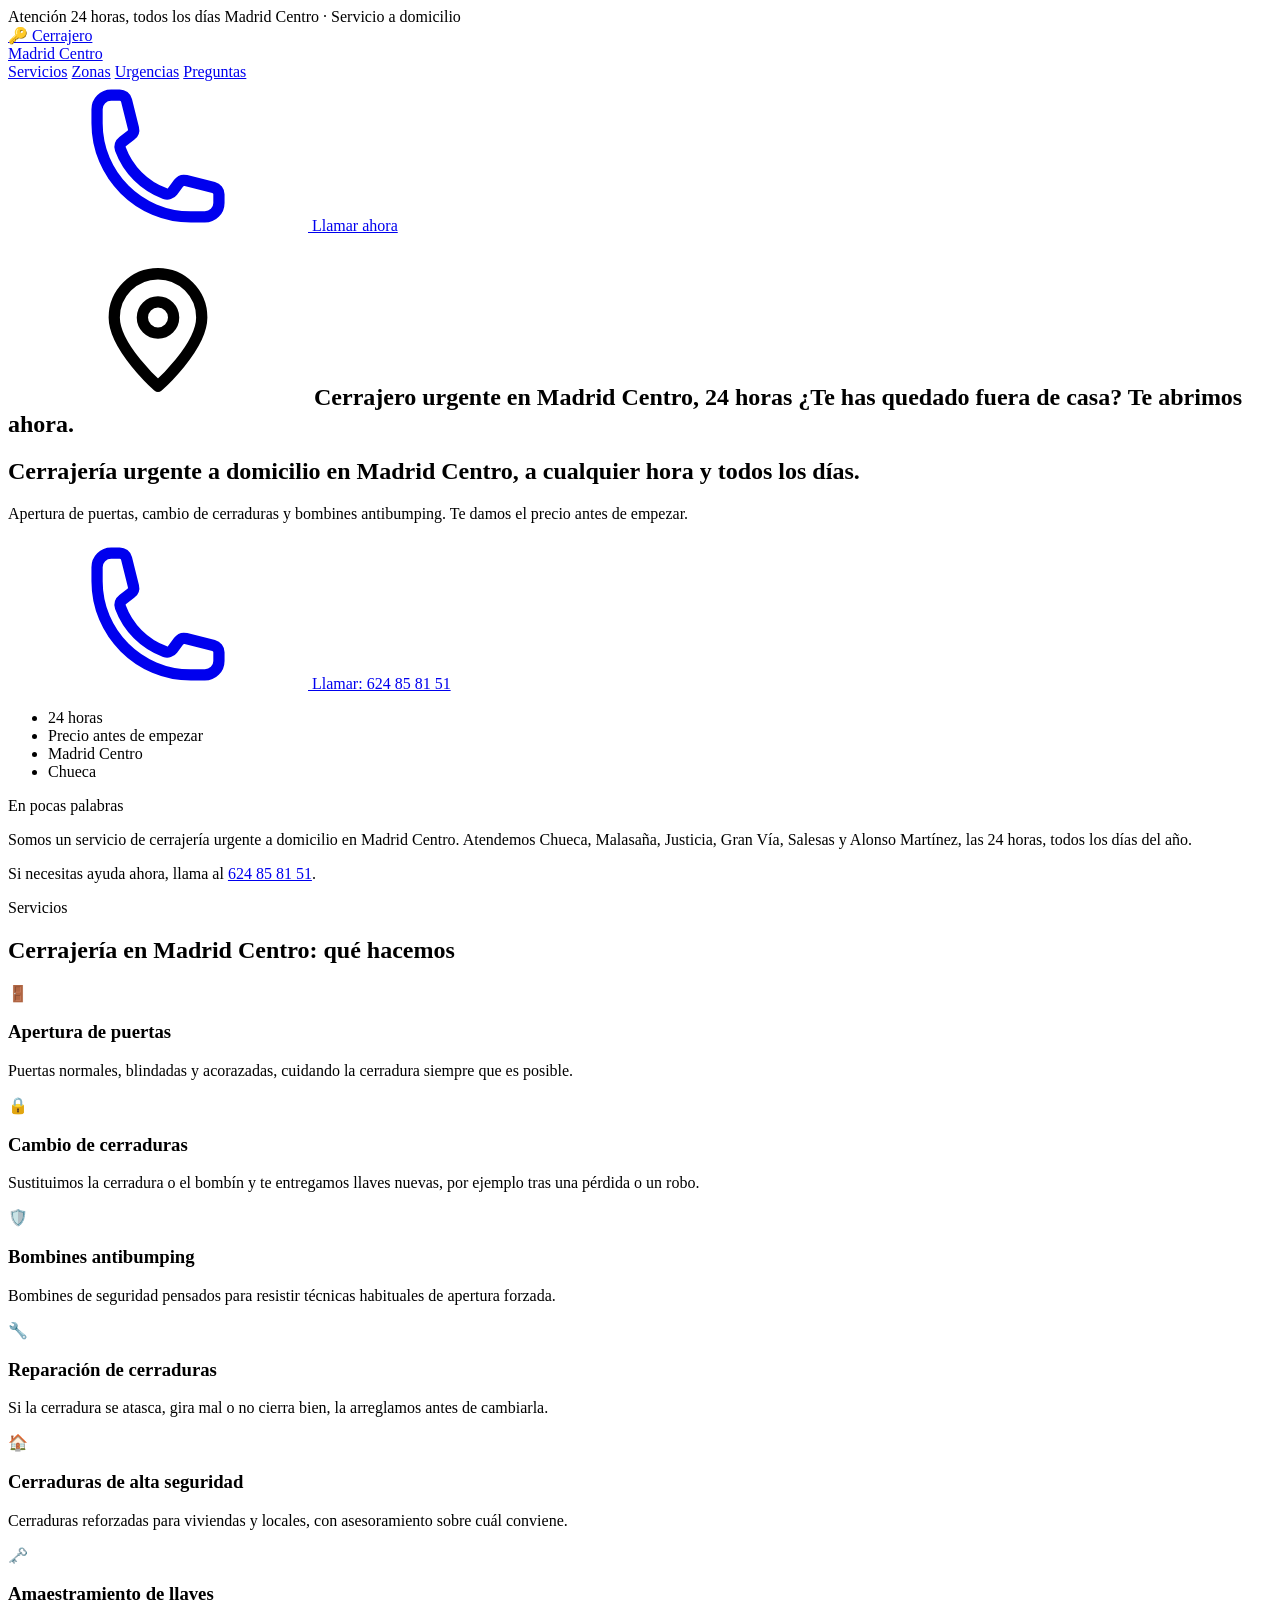
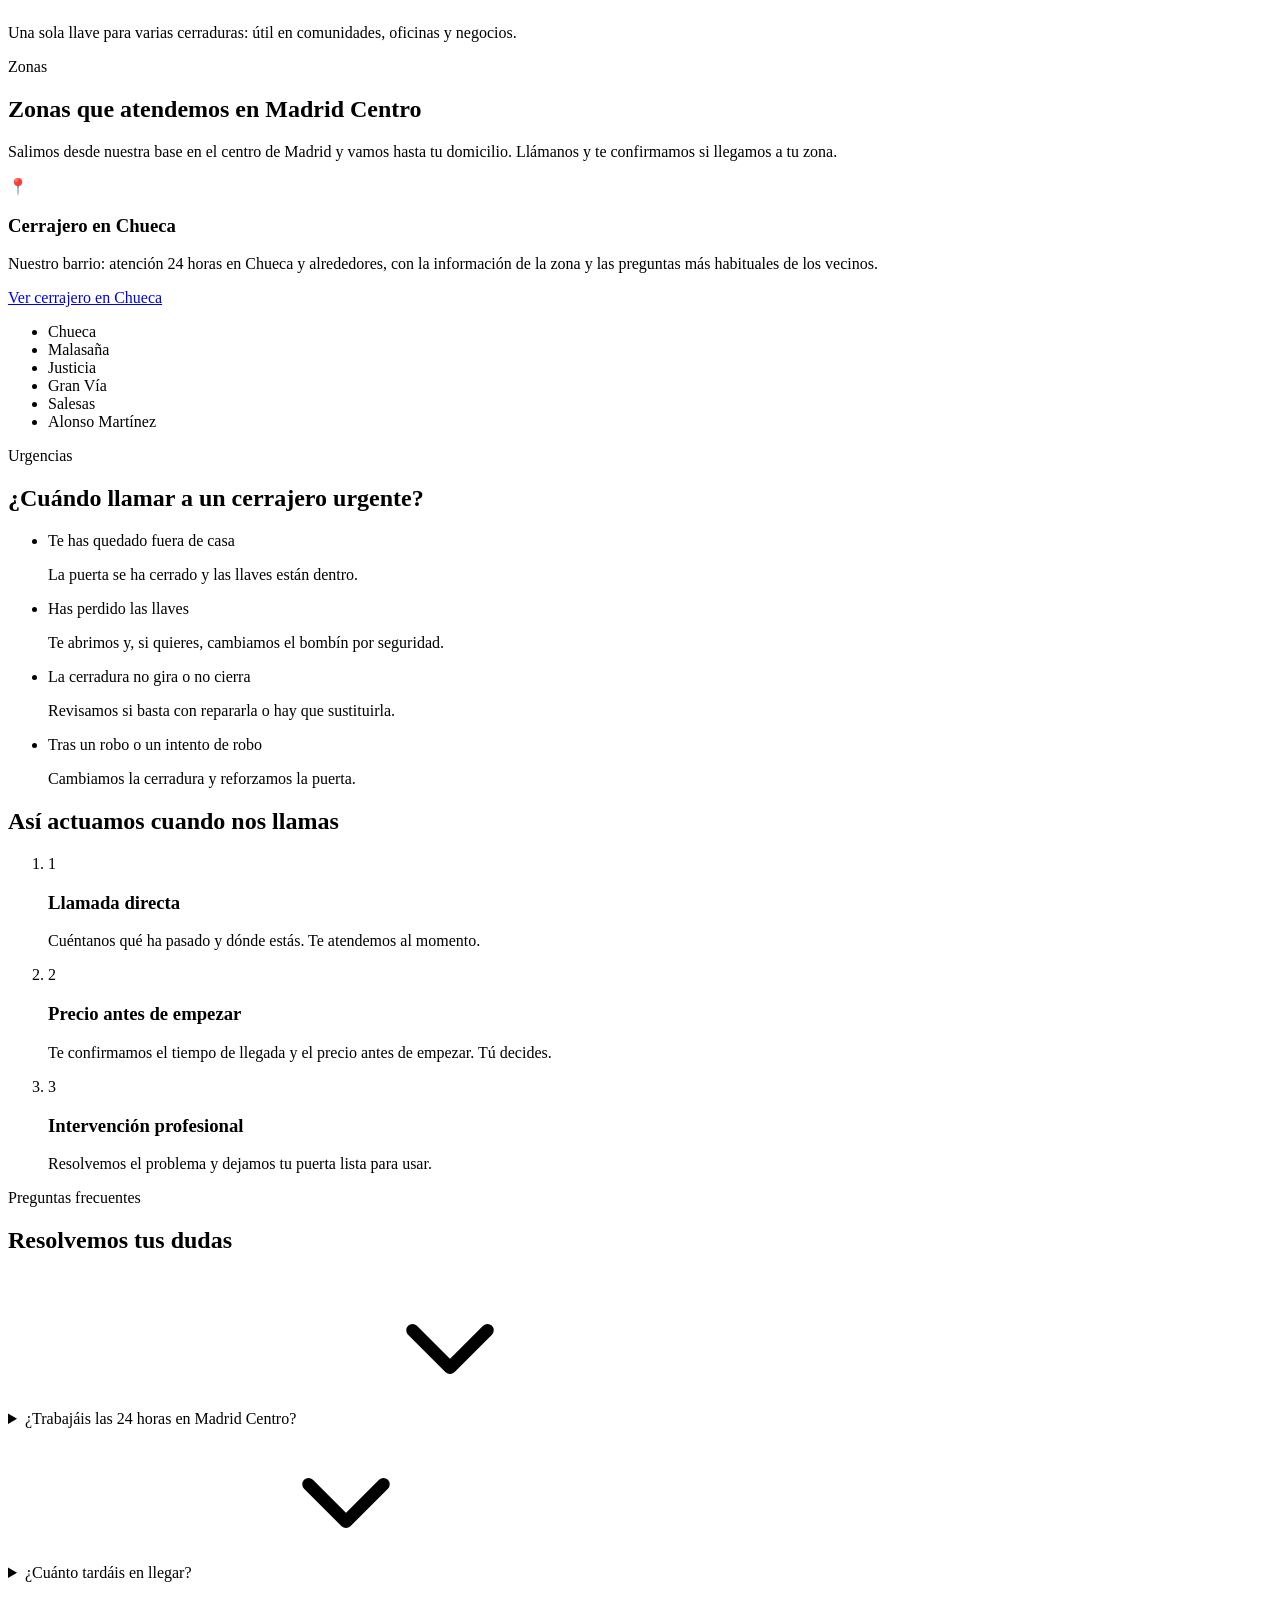
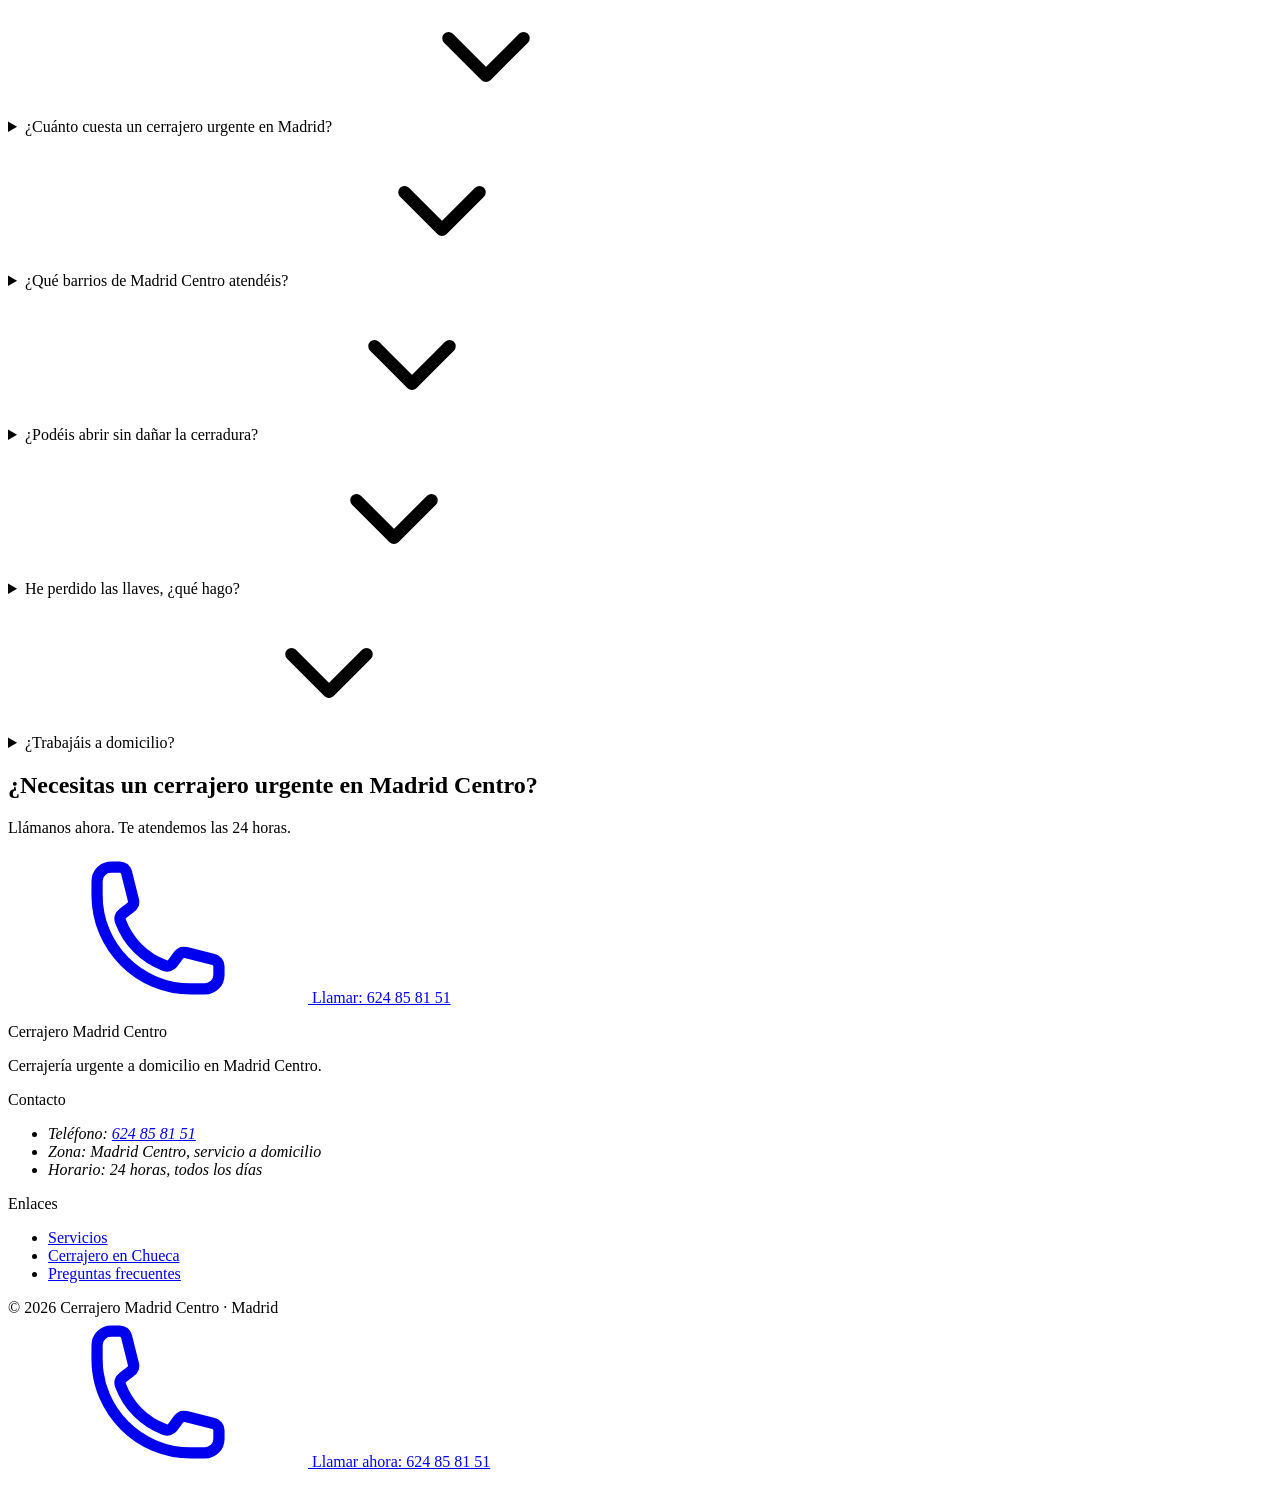
==== commit 53eac3a6: "Add files via upload" ====
--- a/index.html
+++ b/index.html
@@ -3,1371 +3,234 @@
 <head>
     <meta charset="UTF-8">
     <meta name="viewport" content="width=device-width, initial-scale=1.0">
-    <title>Cerrajero urgente en Chueca 24h | Cerrajeros Chueca 24H</title>
-    <meta name="description" content="Cerrajero urgente en Chueca, Madrid, las 24 horas. Apertura de puertas, cambio de cerraduras y bombines antibumping. Llama al 624 85 81 51.">
+    <title>Cerrajero urgente en Madrid Centro, 24 horas</title>
+    <meta name="description" content="Cerrajero urgente en Madrid Centro las 24 horas: apertura de puertas, cambio de cerraduras y bombines antibumping. Llama al 624 85 81 51.">
     <meta name="robots" content="index, follow, max-image-preview:large, max-snippet:-1">
     <meta name="theme-color" content="#17342c">
 
-    <!-- Iconos del sitio (los muestra Google en los resultados móviles) -->
     <link rel="icon" href="/favicon.svg" type="image/svg+xml">
-    <link rel="icon" href="/favicon-48.png" type="image/png" sizes="48x48">
-    <link rel="icon" href="/favicon.ico" sizes="any">
-    <link rel="apple-touch-icon" href="/apple-touch-icon.png">
-
-    <!-- Vista previa al compartir (WhatsApp, Facebook, etc.) -->
+
+    <link rel="canonical" href="https://cerrajeromadridcentro.es/">
+
     <meta property="og:type" content="website">
     <meta property="og:locale" content="es_ES">
-    <meta property="og:site_name" content="Cerrajeros Chueca 24H">
-    <meta property="og:title" content="Cerrajero urgente en Chueca 24h | Cerrajeros Chueca 24H">
-    <meta property="og:description" content="Cerrajero urgente en Chueca, Madrid, las 24 horas. Apertura de puertas, cambio de cerraduras y bombines antibumping. Llama al 624 85 81 51.">
-    <meta name="twitter:card" content="summary">
-    <meta name="twitter:title" content="Cerrajero urgente en Chueca 24h | Cerrajeros Chueca 24H">
-    <meta name="twitter:description" content="Cerrajero urgente en Chueca, Madrid, las 24 horas. Apertura de puertas, cambio de cerraduras y bombines antibumping. Llama al 624 85 81 51.">
+    <meta property="og:site_name" content="Cerrajero Madrid Centro">
+    <meta property="og:url" content="https://cerrajeromadridcentro.es/">
+    <meta property="og:title" content="Cerrajero urgente en Madrid Centro, 24 horas">
+    <meta property="og:description" content="Cerrajero urgente en Madrid Centro las 24 horas: apertura de puertas, cambio de cerraduras y bombines antibumping. Llama al 624 85 81 51.">
+    <meta property="og:image" content="https://cerrajeromadridcentro.es/og-madrid-centro.jpg">
+    <meta property="og:image:width" content="1200">
+    <meta property="og:image:height" content="630">
+    <meta property="og:image:alt" content="Cerrajero urgente 24 horas en Madrid Centro: bombín en una puerta de madera">
+    <meta name="twitter:card" content="summary_large_image">
+    <meta name="twitter:title" content="Cerrajero urgente en Madrid Centro, 24 horas">
+    <meta name="twitter:description" content="Cerrajero urgente en Madrid Centro las 24 horas: apertura de puertas, cambio de cerraduras y bombines antibumping. Llama al 624 85 81 51.">
+    <meta name="twitter:image" content="https://cerrajeromadridcentro.es/og-madrid-centro.jpg">
 
     <!-- Tipografías: se cargan sin bloquear el pintado de la página -->
     <link rel="preconnect" href="https://fonts.googleapis.com">
     <link rel="preconnect" href="https://fonts.gstatic.com" crossorigin>
     <link rel="preload" as="style" href="https://fonts.googleapis.com/css2?family=DM+Sans:wght@400;500;600;700&family=Abril+Fatface&display=swap" onload="this.onload=null;this.rel='stylesheet'">
     <noscript><link rel="stylesheet" href="https://fonts.googleapis.com/css2?family=DM+Sans:wght@400;500;600;700&family=Abril+Fatface&display=swap"></noscript>
-
-    <!-- Datos estructurados: negocio local (cerrajero) -->
+    <link rel="stylesheet" href="/assets/estilos.css">
+
     <script type="application/ld+json">
 {
   "@context": "https://schema.org",
-  "@type": "Locksmith",
-  "name": "Cerrajeros Chueca 24H",
-  "description": "Cerrajero urgente en Chueca, Madrid, las 24 horas: apertura de puertas, cambio de cerraduras, bombines antibumping y reparación de cerraduras.",
-  "telephone": "+34624858151",
-  "address": {
-    "@type": "PostalAddress",
-    "streetAddress": "Calle del Clavel, 8",
-    "addressLocality": "Madrid",
-    "addressRegion": "Madrid",
-    "postalCode": "28004",
-    "addressCountry": "ES"
-  },
-  "openingHoursSpecification": {
-    "@type": "OpeningHoursSpecification",
-    "dayOfWeek": [
-      "Monday",
-      "Tuesday",
-      "Wednesday",
-      "Thursday",
-      "Friday",
-      "Saturday",
-      "Sunday"
-    ],
-    "opens": "00:00",
-    "closes": "23:59"
-  },
-  "areaServed": [
-    {
-      "@type": "Place",
-      "name": "Chueca, Madrid"
-    },
-    {
-      "@type": "Place",
-      "name": "Malasaña, Madrid"
-    },
-    {
-      "@type": "Place",
-      "name": "Justicia, Madrid"
-    },
-    {
-      "@type": "Place",
-      "name": "Gran Vía, Madrid"
-    },
-    {
-      "@type": "Place",
-      "name": "Salesas, Madrid"
-    },
-    {
-      "@type": "Place",
-      "name": "Alonso Martínez, Madrid"
+  "@graph": [
+    {
+      "@type": "Locksmith",
+      "@id": "https://cerrajeromadridcentro.es/#negocio",
+      "name": "Cerrajero Madrid Centro",
+      "alternateName": "Cerrajeros Chueca 24H",
+      "url": "https://cerrajeromadridcentro.es/",
+      "image": "https://cerrajeromadridcentro.es/og-madrid-centro.jpg",
+      "description": "Cerrajero urgente en Madrid Centro las 24 horas: apertura de puertas, cambio de cerraduras, bombines antibumping y reparación de cerraduras.",
+      "telephone": "+34624858151",
+      "address": {
+        "@type": "PostalAddress",
+        "addressLocality": "Madrid",
+        "addressRegion": "Madrid",
+        "addressCountry": "ES"
+      },
+      "openingHoursSpecification": {
+        "@type": "OpeningHoursSpecification",
+        "dayOfWeek": [
+          "Monday",
+          "Tuesday",
+          "Wednesday",
+          "Thursday",
+          "Friday",
+          "Saturday",
+          "Sunday"
+        ],
+        "opens": "00:00",
+        "closes": "23:59"
+      },
+      "areaServed": [
+        {
+          "@type": "Place",
+          "name": "Chueca, Madrid"
+        },
+        {
+          "@type": "Place",
+          "name": "Malasaña, Madrid"
+        },
+        {
+          "@type": "Place",
+          "name": "Justicia, Madrid"
+        },
+        {
+          "@type": "Place",
+          "name": "Gran Vía, Madrid"
+        },
+        {
+          "@type": "Place",
+          "name": "Salesas, Madrid"
+        },
+        {
+          "@type": "Place",
+          "name": "Alonso Martínez, Madrid"
+        }
+      ],
+      "hasOfferCatalog": {
+        "@type": "OfferCatalog",
+        "name": "Servicios de cerrajería",
+        "itemListElement": [
+          {
+            "@type": "Offer",
+            "itemOffered": {
+              "@type": "Service",
+              "name": "Apertura de puertas"
+            }
+          },
+          {
+            "@type": "Offer",
+            "itemOffered": {
+              "@type": "Service",
+              "name": "Cambio de cerraduras"
+            }
+          },
+          {
+            "@type": "Offer",
+            "itemOffered": {
+              "@type": "Service",
+              "name": "Bombines antibumping"
+            }
+          },
+          {
+            "@type": "Offer",
+            "itemOffered": {
+              "@type": "Service",
+              "name": "Reparación de cerraduras"
+            }
+          },
+          {
+            "@type": "Offer",
+            "itemOffered": {
+              "@type": "Service",
+              "name": "Urgencias 24 horas"
+            }
+          },
+          {
+            "@type": "Offer",
+            "itemOffered": {
+              "@type": "Service",
+              "name": "Amaestramiento de llaves"
+            }
+          },
+          {
+            "@type": "Offer",
+            "itemOffered": {
+              "@type": "Service",
+              "name": "Cerraduras de alta seguridad"
+            }
+          }
+        ]
+      }
+    },
+    {
+      "@type": "WebSite",
+      "@id": "https://cerrajeromadridcentro.es/#web",
+      "url": "https://cerrajeromadridcentro.es/",
+      "name": "Cerrajero Madrid Centro",
+      "inLanguage": "es-ES",
+      "publisher": {
+        "@id": "https://cerrajeromadridcentro.es/#negocio"
+      }
     }
-  ],
-  "hasOfferCatalog": {
-    "@type": "OfferCatalog",
-    "name": "Servicios de cerrajería",
-    "itemListElement": [
-      {
-        "@type": "Offer",
-        "itemOffered": {
-          "@type": "Service",
-          "name": "Apertura de puertas"
-        }
-      },
-      {
-        "@type": "Offer",
-        "itemOffered": {
-          "@type": "Service",
-          "name": "Cambio de cerraduras"
-        }
-      },
-      {
-        "@type": "Offer",
-        "itemOffered": {
-          "@type": "Service",
-          "name": "Bombines antibumping"
-        }
-      },
-      {
-        "@type": "Offer",
-        "itemOffered": {
-          "@type": "Service",
-          "name": "Reparación de cerraduras"
-        }
-      },
-      {
-        "@type": "Offer",
-        "itemOffered": {
-          "@type": "Service",
-          "name": "Urgencias 24 horas"
-        }
-      },
-      {
-        "@type": "Offer",
-        "itemOffered": {
-          "@type": "Service",
-          "name": "Amaestramiento de llaves"
-        }
-      },
-      {
-        "@type": "Offer",
-        "itemOffered": {
-          "@type": "Service",
-          "name": "Cerraduras de alta seguridad"
-        }
-      }
-    ]
-  }
+  ]
 }
     </script>
 
-    <style>
-@layer properties;
-@layer theme, base, components, utilities;
-@layer theme {
-  :root, :host {
-    --font-sans: "DM Sans",system-ui,sans-serif;
-    --font-mono: ui-monospace, SFMono-Regular, Menlo, Monaco, Consolas, 'Liberation Mono', 'Courier New',
-    monospace;
-    --color-emerald-400: oklch(76.5% 0.177 163.223);
-    --color-stone-100: oklch(97% 0.001 106.424);
-    --color-stone-200: oklch(92.3% 0.003 48.717);
-    --color-stone-300: oklch(86.9% 0.005 56.366);
-    --color-stone-400: oklch(70.9% 0.01 56.259);
-    --color-stone-500: oklch(55.3% 0.013 58.071);
-    --color-stone-600: oklch(44.4% 0.011 73.639);
-    --color-stone-900: oklch(21.6% 0.006 56.043);
-    --color-white: #fff;
-    --spacing: 0.25rem;
-    --container-2xl: 42rem;
-    --container-3xl: 48rem;
-    --container-4xl: 56rem;
-    --container-6xl: 72rem;
-    --text-xs: 0.75rem;
-    --text-xs--line-height: calc(1 / 0.75);
-    --text-sm: 0.875rem;
-    --text-sm--line-height: calc(1.25 / 0.875);
-    --text-base: 1rem;
-    --text-base--line-height: calc(1.5 / 1);
-    --text-lg: 1.125rem;
-    --text-lg--line-height: calc(1.75 / 1.125);
-    --text-xl: 1.25rem;
-    --text-xl--line-height: calc(1.75 / 1.25);
-    --text-2xl: 1.5rem;
-    --text-2xl--line-height: calc(2 / 1.5);
-    --text-3xl: 1.875rem;
-    --text-3xl--line-height: calc(2.25 / 1.875);
-    --text-4xl: 2.25rem;
-    --text-4xl--line-height: calc(2.5 / 2.25);
-    --text-5xl: 3rem;
-    --text-5xl--line-height: 1;
-    --text-6xl: 3.75rem;
-    --text-6xl--line-height: 1;
-    --font-weight-medium: 500;
-    --font-weight-semibold: 600;
-    --font-weight-bold: 700;
-    --tracking-tight: -0.025em;
-    --tracking-normal: 0em;
-    --tracking-wider: 0.05em;
-    --tracking-widest: 0.1em;
-    --leading-tight: 1.25;
-    --leading-normal: 1.5;
-    --leading-relaxed: 1.625;
-    --radius-xl: 0.75rem;
-    --radius-2xl: 1rem;
-    --radius-3xl: 1.5rem;
-    --animate-ping: ping 1s cubic-bezier(0, 0, 0.2, 1) infinite;
-    --default-transition-duration: 150ms;
-    --default-transition-timing-function: cubic-bezier(0.4, 0, 0.2, 1);
-    --default-font-family: var(--font-sans);
-    --default-mono-font-family: var(--font-mono);
-    --color-ink-950: #0e211b;
-    --color-ink-900: #17342c;
-    --color-ink-800: #2a4a40;
-    --color-brand-50: #fbf0d9;
-    --color-brand-100: #f1dfb4;
-    --color-brand-500: #d9a53b;
-    --color-brand-600: #c28f26;
-    --color-brand-700: #9c2a2b;
-    --font-display: "Abril Fatface",Georgia,serif;
-  }
+    <script type="application/ld+json">
+{
+  "@context": "https://schema.org",
+  "@type": "FAQPage",
+  "mainEntity": [
+    {
+      "@type": "Question",
+      "name": "¿Trabajáis las 24 horas en Madrid Centro?",
+      "acceptedAnswer": {
+        "@type": "Answer",
+        "text": "Sí, atendemos urgencias a cualquier hora, todos los días del año, incluidos festivos y fines de semana."
+      }
+    },
+    {
+      "@type": "Question",
+      "name": "¿Cuánto tardáis en llegar?",
+      "acceptedAnswer": {
+        "@type": "Answer",
+        "text": "Depende de dónde estés y de la demanda del momento. Al llamar te damos un tiempo estimado de llegada."
+      }
+    },
+    {
+      "@type": "Question",
+      "name": "¿Cuánto cuesta un cerrajero urgente en Madrid?",
+      "acceptedAnswer": {
+        "@type": "Answer",
+        "text": "Depende del tipo de puerta, de la cerradura y de la hora. Te damos el precio antes de empezar para que no haya sorpresas."
+      }
+    },
+    {
+      "@type": "Question",
+      "name": "¿Qué barrios de Madrid Centro atendéis?",
+      "acceptedAnswer": {
+        "@type": "Answer",
+        "text": "Atendemos Chueca, Malasaña, Justicia, Gran Vía, Salesas y Alonso Martínez. Si estás en otra zona, llámanos y te decimos si podemos atenderte."
+      }
+    },
+    {
+      "@type": "Question",
+      "name": "¿Podéis abrir sin dañar la cerradura?",
+      "acceptedAnswer": {
+        "@type": "Answer",
+        "text": "En muchos casos sí. Si por el tipo de cerradura hiciera falta cambiarla, te lo explicamos antes de hacerlo."
+      }
+    },
+    {
+      "@type": "Question",
+      "name": "He perdido las llaves, ¿qué hago?",
+      "acceptedAnswer": {
+        "@type": "Answer",
+        "text": "Llámanos para abrirte la puerta. Después te recomendamos cambiar el bombín, sobre todo si no sabes dónde han podido quedar las llaves."
+      }
+    },
+    {
+      "@type": "Question",
+      "name": "¿Trabajáis a domicilio?",
+      "acceptedAnswer": {
+        "@type": "Answer",
+        "text": "Sí, nos desplazamos hasta donde estés en Madrid Centro. Al llamar te confirmamos si llegamos a tu zona y el tiempo estimado."
+      }
+    }
+  ]
 }
-@layer base {
-  *, ::after, ::before, ::backdrop, ::file-selector-button {
-    box-sizing: border-box;
-    margin: 0;
-    padding: 0;
-    border: 0 solid;
-  }
-  html, :host {
-    line-height: 1.5;
-    -webkit-text-size-adjust: 100%;
-    tab-size: 4;
-    font-family: var(--default-font-family, -apple-system, BlinkMacSystemFont, 'Segoe UI', Roboto, 'Helvetica Neue', 'Noto Sans', Arial, sans-serif, 'Apple Color Emoji', 'Segoe UI Emoji', 'Segoe UI Symbol', 'Noto Color Emoji');
-    font-feature-settings: var(--default-font-feature-settings, normal);
-    font-variation-settings: var(--default-font-variation-settings, normal);
-    -webkit-tap-highlight-color: transparent;
-  }
-  hr {
-    height: 0;
-    color: inherit;
-    border-top-width: 1px;
-  }
-  abbr:where([title]) {
-    -webkit-text-decoration: underline dotted;
-    text-decoration: underline dotted;
-  }
-  h1, h2, h3, h4, h5, h6 {
-    font-size: inherit;
-    font-weight: inherit;
-  }
-  a {
-    color: inherit;
-    -webkit-text-decoration: inherit;
-    text-decoration: inherit;
-  }
-  b, strong {
-    font-weight: bolder;
-  }
-  code, kbd, samp, pre {
-    font-family: var(--default-mono-font-family, ui-monospace, SFMono-Regular, Menlo, Monaco, Consolas, 'Liberation Mono', 'Courier New', monospace);
-    font-feature-settings: var(--default-mono-font-feature-settings, normal);
-    font-variation-settings: var(--default-mono-font-variation-settings, normal);
-    font-size: 1em;
-  }
-  small {
-    font-size: 80%;
-  }
-  sub, sup {
-    font-size: 75%;
-    line-height: 0;
-    position: relative;
-    vertical-align: baseline;
-  }
-  sub {
-    bottom: -0.25em;
-  }
-  sup {
-    top: -0.5em;
-  }
-  table {
-    text-indent: 0;
-    border-color: inherit;
-    border-collapse: collapse;
-  }
-  :-moz-focusring:where(:not(iframe)) {
-    outline: auto;
-  }
-  progress {
-    vertical-align: baseline;
-  }
-  summary {
-    display: list-item;
-  }
-  ol, ul, menu {
-    list-style: none;
-  }
-  img, svg, video, canvas, audio, iframe, embed, object {
-    display: block;
-    vertical-align: middle;
-  }
-  img, video {
-    max-width: 100%;
-    height: auto;
-  }
-  button, input, select, optgroup, textarea, ::file-selector-button {
-    font: inherit;
-    font-feature-settings: inherit;
-    font-variation-settings: inherit;
-    letter-spacing: inherit;
-    color: inherit;
-    border-radius: 0;
-    background-color: transparent;
-    opacity: 1;
-  }
-  :where(select:is([multiple], [size])) optgroup {
-    font-weight: bolder;
-  }
-  :where(select:is([multiple], [size])) optgroup option {
-    padding-inline-start: 20px;
-  }
-  ::file-selector-button {
-    margin-inline-end: 4px;
-  }
-  ::placeholder {
-    opacity: 1;
-  }
-  @supports (not (-webkit-appearance: -apple-pay-button))  or (contain-intrinsic-size: 1px) {
-    ::placeholder {
-      color: currentcolor;
-      @supports (color: color-mix(in lab, red, red)) {
-        color: color-mix(in oklab, currentcolor 50%, transparent);
-      }
-    }
-  }
-  textarea {
-    resize: vertical;
-  }
-  ::-webkit-search-decoration {
-    -webkit-appearance: none;
-  }
-  ::-webkit-date-and-time-value {
-    min-height: 1lh;
-    text-align: inherit;
-  }
-  ::-webkit-datetime-edit {
-    display: inline-flex;
-  }
-  ::-webkit-datetime-edit-fields-wrapper {
-    padding: 0;
-  }
-  ::-webkit-datetime-edit, ::-webkit-datetime-edit-year-field, ::-webkit-datetime-edit-month-field, ::-webkit-datetime-edit-day-field, ::-webkit-datetime-edit-hour-field, ::-webkit-datetime-edit-minute-field, ::-webkit-datetime-edit-second-field, ::-webkit-datetime-edit-millisecond-field, ::-webkit-datetime-edit-meridiem-field {
-    padding-block: 0;
-  }
-  ::-webkit-calendar-picker-indicator {
-    line-height: 1;
-  }
-  :-moz-ui-invalid {
-    box-shadow: none;
-  }
-  button, input:where([type='button'], [type='reset'], [type='submit']), ::file-selector-button {
-    appearance: button;
-  }
-  ::-webkit-inner-spin-button, ::-webkit-outer-spin-button {
-    height: auto;
-  }
-  [hidden]:where(:not([hidden='until-found'])) {
-    display: none !important;
-  }
-}
-@layer utilities {
-  .pointer-events-none {
-    pointer-events: none;
-  }
-  .absolute {
-    position: absolute;
-  }
-  .fixed {
-    position: fixed;
-  }
-  .relative {
-    position: relative;
-  }
-  .sticky {
-    position: sticky;
-  }
-  .inset-0 {
-    inset: 0px;
-  }
-  .inset-x-0 {
-    inset-inline: 0px;
-  }
-  .top-0 {
-    top: 0px;
-  }
-  .top-4 {
-    top: calc(var(--spacing) * 4);
-  }
-  .right-0 {
-    right: 0px;
-  }
-  .bottom-0 {
-    bottom: 0px;
-  }
-  .-left-16 {
-    left: calc(var(--spacing) * -16);
-  }
-  .left-1\/2 {
-    left: calc(1 / 2 * 100%);
-  }
-  .z-20 {
-    z-index: 20;
-  }
-  .z-30 {
-    z-index: 30;
-  }
-  .z-40 {
-    z-index: 40;
-  }
-  .z-50 {
-    z-index: 50;
-  }
-  .mx-auto {
-    margin-inline: auto;
-  }
-  .mt-3 {
-    margin-top: calc(var(--spacing) * 3);
-  }
-  .mt-4 {
-    margin-top: calc(var(--spacing) * 4);
-  }
-  .mt-6 {
-    margin-top: calc(var(--spacing) * 6);
-  }
-  .mt-9 {
-    margin-top: calc(var(--spacing) * 9);
-  }
-  .mt-auto {
-    margin-top: auto;
-  }
-  .mb-1 {
-    margin-bottom: var(--spacing);
-  }
-  .mb-2 {
-    margin-bottom: calc(var(--spacing) * 2);
-  }
-  .mb-3 {
-    margin-bottom: calc(var(--spacing) * 3);
-  }
-  .mb-4 {
-    margin-bottom: calc(var(--spacing) * 4);
-  }
-  .mb-5 {
-    margin-bottom: calc(var(--spacing) * 5);
-  }
-  .mb-6 {
-    margin-bottom: calc(var(--spacing) * 6);
-  }
-  .mb-8 {
-    margin-bottom: calc(var(--spacing) * 8);
-  }
-  .mb-10 {
-    margin-bottom: calc(var(--spacing) * 10);
-  }
-  .mb-12 {
-    margin-bottom: calc(var(--spacing) * 12);
-  }
-  .mb-16 {
-    margin-bottom: calc(var(--spacing) * 16);
-  }
-  .block {
-    display: block;
-  }
-  .flex {
-    display: flex;
-  }
-  .grid {
-    display: grid;
-  }
-  .hidden {
-    display: none;
-  }
-  .inline-block {
-    display: inline-block;
-  }
-  .inline-flex {
-    display: inline-flex;
-  }
-  .h-2 {
-    height: calc(var(--spacing) * 2);
-  }
-  .h-4 {
-    height: calc(var(--spacing) * 4);
-  }
-  .h-5 {
-    height: calc(var(--spacing) * 5);
-  }
-  .h-9 {
-    height: calc(var(--spacing) * 9);
-  }
-  .h-12 {
-    height: calc(var(--spacing) * 12);
-  }
-  .h-14 {
-    height: calc(var(--spacing) * 14);
-  }
-  .h-16 {
-    height: calc(var(--spacing) * 16);
-  }
-  .h-20 {
-    height: calc(var(--spacing) * 20);
-  }
-  .h-\[420px\] {
-    height: 420px;
-  }
-  .h-full {
-    height: 100%;
-  }
-  .w-2 {
-    width: calc(var(--spacing) * 2);
-  }
-  .w-4 {
-    width: calc(var(--spacing) * 4);
-  }
-  .w-5 {
-    width: calc(var(--spacing) * 5);
-  }
-  .w-9 {
-    width: calc(var(--spacing) * 9);
-  }
-  .w-12 {
-    width: calc(var(--spacing) * 12);
-  }
-  .w-14 {
-    width: calc(var(--spacing) * 14);
-  }
-  .w-20 {
-    width: calc(var(--spacing) * 20);
-  }
-  .w-\[360px\] {
-    width: 360px;
-  }
-  .w-\[420px\] {
-    width: 420px;
-  }
-  .w-full {
-    width: 100%;
-  }
-  .max-w-2xl {
-    max-width: var(--container-2xl);
-  }
-  .max-w-3xl {
-    max-width: var(--container-3xl);
-  }
-  .max-w-4xl {
-    max-width: var(--container-4xl);
-  }
-  .max-w-6xl {
-    max-width: var(--container-6xl);
-  }
-  .max-w-full {
-    max-width: 100%;
-  }
-  .flex-1 {
-    flex: 1;
-  }
-  .shrink-0 {
-    flex-shrink: 0;
-  }
-  .animate-ping {
-    animation: var(--animate-ping);
-  }
-  .cursor-pointer {
-    cursor: pointer;
-  }
-  .flex-col {
-    flex-direction: column;
-  }
-  .flex-wrap {
-    flex-wrap: wrap;
-  }
-  .items-center {
-    align-items: center;
-  }
-  .justify-between {
-    justify-content: space-between;
-  }
-  .justify-center {
-    justify-content: center;
-  }
-  .gap-2 {
-    gap: calc(var(--spacing) * 2);
-  }
-  .gap-2\.5 {
-    gap: calc(var(--spacing) * 2.5);
-  }
-  .gap-3 {
-    gap: calc(var(--spacing) * 3);
-  }
-  .gap-4 {
-    gap: calc(var(--spacing) * 4);
-  }
-  .gap-5 {
-    gap: calc(var(--spacing) * 5);
-  }
-  .gap-6 {
-    gap: calc(var(--spacing) * 6);
-  }
-  .gap-8 {
-    gap: calc(var(--spacing) * 8);
-  }
-  :where(.space-y-1\.5 > :not(:last-child)) {
-    --tw-space-y-reverse: 0;
-    margin-block-start: calc(calc(var(--spacing) * 1.5) * var(--tw-space-y-reverse));
-    margin-block-end: calc(calc(var(--spacing) * 1.5) * calc(1 - var(--tw-space-y-reverse)));
-  }
-  :where(.space-y-3 > :not(:last-child)) {
-    --tw-space-y-reverse: 0;
-    margin-block-start: calc(calc(var(--spacing) * 3) * var(--tw-space-y-reverse));
-    margin-block-end: calc(calc(var(--spacing) * 3) * calc(1 - var(--tw-space-y-reverse)));
-  }
-  .self-start {
-    align-self: flex-start;
-  }
-  .overflow-hidden {
-    overflow: hidden;
-  }
-  .scroll-smooth {
-    scroll-behavior: smooth;
-  }
-  .rounded-2xl {
-    border-radius: var(--radius-2xl);
-  }
-  .rounded-3xl {
-    border-radius: var(--radius-3xl);
-  }
-  .rounded-full {
-    border-radius: calc(infinity * 1px);
-  }
-  .rounded-xl {
-    border-radius: var(--radius-xl);
-  }
-  .border {
-    border-style: var(--tw-border-style);
-    border-width: 1px;
-  }
-  .border-2 {
-    border-style: var(--tw-border-style);
-    border-width: 2px;
-  }
-  .border-4 {
-    border-style: var(--tw-border-style);
-    border-width: 4px;
-  }
-  .border-y {
-    border-block-style: var(--tw-border-style);
-    border-block-width: 1px;
-  }
-  .border-t {
-    border-top-style: var(--tw-border-style);
-    border-top-width: 1px;
-  }
-  .border-b {
-    border-bottom-style: var(--tw-border-style);
-    border-bottom-width: 1px;
-  }
-  .border-l-4 {
-    border-left-style: var(--tw-border-style);
-    border-left-width: 4px;
-  }
-  .border-brand-100 {
-    border-color: var(--color-brand-100);
-  }
-  .border-brand-500 {
-    border-color: var(--color-brand-500);
-  }
-  .border-brand-500\/40 {
-    border-color: color-mix(in srgb, #d9a53b 40%, transparent);
-    @supports (color: color-mix(in lab, red, red)) {
-      border-color: color-mix(in oklab, var(--color-brand-500) 40%, transparent);
-    }
-  }
-  .border-ink-900 {
-    border-color: var(--color-ink-900);
-  }
-  .border-stone-200 {
-    border-color: var(--color-stone-200);
-  }
-  .border-white {
-    border-color: var(--color-white);
-  }
-  .border-white\/10 {
-    border-color: color-mix(in srgb, #fff 10%, transparent);
-    @supports (color: color-mix(in lab, red, red)) {
-      border-color: color-mix(in oklab, var(--color-white) 10%, transparent);
-    }
-  }
-  .border-white\/15 {
-    border-color: color-mix(in srgb, #fff 15%, transparent);
-    @supports (color: color-mix(in lab, red, red)) {
-      border-color: color-mix(in oklab, var(--color-white) 15%, transparent);
-    }
-  }
-  .bg-\[\#f9f1e0\] {
-    background-color: #f9f1e0;
-  }
-  .bg-brand-50 {
-    background-color: var(--color-brand-50);
-  }
-  .bg-brand-500 {
-    background-color: var(--color-brand-500);
-  }
-  .bg-brand-500\/15 {
-    background-color: color-mix(in srgb, #d9a53b 15%, transparent);
-    @supports (color: color-mix(in lab, red, red)) {
-      background-color: color-mix(in oklab, var(--color-brand-500) 15%, transparent);
-    }
-  }
-  .bg-brand-500\/40 {
-    background-color: color-mix(in srgb, #d9a53b 40%, transparent);
-    @supports (color: color-mix(in lab, red, red)) {
-      background-color: color-mix(in oklab, var(--color-brand-500) 40%, transparent);
-    }
-  }
-  .bg-emerald-400 {
-    background-color: var(--color-emerald-400);
-  }
-  .bg-ink-900 {
-    background-color: var(--color-ink-900);
-  }
-  .bg-ink-950 {
-    background-color: var(--color-ink-950);
-  }
-  .bg-stone-100 {
-    background-color: var(--color-stone-100);
-  }
-  .bg-white {
-    background-color: var(--color-white);
-  }
-  .bg-white\/5 {
-    background-color: color-mix(in srgb, #fff 5%, transparent);
-    @supports (color: color-mix(in lab, red, red)) {
-      background-color: color-mix(in oklab, var(--color-white) 5%, transparent);
-    }
-  }
-  .bg-white\/10 {
-    background-color: color-mix(in srgb, #fff 10%, transparent);
-    @supports (color: color-mix(in lab, red, red)) {
-      background-color: color-mix(in oklab, var(--color-white) 10%, transparent);
-    }
-  }
-  .bg-white\/90 {
-    background-color: color-mix(in srgb, #fff 90%, transparent);
-    @supports (color: color-mix(in lab, red, red)) {
-      background-color: color-mix(in oklab, var(--color-white) 90%, transparent);
-    }
-  }
-  .bg-white\/95 {
-    background-color: color-mix(in srgb, #fff 95%, transparent);
-    @supports (color: color-mix(in lab, red, red)) {
-      background-color: color-mix(in oklab, var(--color-white) 95%, transparent);
-    }
-  }
-  .bg-linear-to-br {
-    --tw-gradient-position: to bottom right;
-    @supports (background-image: linear-gradient(in lab, red, red)) {
-      --tw-gradient-position: to bottom right in oklab;
-    }
-    background-image: linear-gradient(var(--tw-gradient-stops));
-  }
-  .bg-\[radial-gradient\(ellipse_at_top_right\,rgba\(217\,165\,59\,\.22\)\,transparent_55\%\)\] {
-    background-image: radial-gradient(ellipse at top right,rgba(217,165,59,.22),transparent 55%);
-  }
-  .from-brand-500 {
-    --tw-gradient-from: var(--color-brand-500);
-    --tw-gradient-stops: var(--tw-gradient-via-stops, var(--tw-gradient-position), var(--tw-gradient-from) var(--tw-gradient-from-position), var(--tw-gradient-to) var(--tw-gradient-to-position));
-  }
-  .to-brand-600 {
-    --tw-gradient-to: var(--color-brand-600);
-    --tw-gradient-stops: var(--tw-gradient-via-stops, var(--tw-gradient-position), var(--tw-gradient-from) var(--tw-gradient-from-position), var(--tw-gradient-to) var(--tw-gradient-to-position));
-  }
-  .p-3 {
-    padding: calc(var(--spacing) * 3);
-  }
-  .p-5 {
-    padding: calc(var(--spacing) * 5);
-  }
-  .p-6 {
-    padding: calc(var(--spacing) * 6);
-  }
-  .px-3 {
-    padding-inline: calc(var(--spacing) * 3);
-  }
-  .px-4 {
-    padding-inline: calc(var(--spacing) * 4);
-  }
-  .px-8 {
-    padding-inline: calc(var(--spacing) * 8);
-  }
-  .py-1 {
-    padding-block: var(--spacing);
-  }
-  .py-1\.5 {
-    padding-block: calc(var(--spacing) * 1.5);
-  }
-  .py-2 {
-    padding-block: calc(var(--spacing) * 2);
-  }
-  .py-2\.5 {
-    padding-block: calc(var(--spacing) * 2.5);
-  }
-  .py-3\.5 {
-    padding-block: calc(var(--spacing) * 3.5);
-  }
-  .py-4 {
-    padding-block: calc(var(--spacing) * 4);
-  }
-  .py-5 {
-    padding-block: calc(var(--spacing) * 5);
-  }
-  .py-8 {
-    padding-block: calc(var(--spacing) * 8);
-  }
-  .py-12 {
-    padding-block: calc(var(--spacing) * 12);
-  }
-  .py-14 {
-    padding-block: calc(var(--spacing) * 14);
-  }
-  .py-16 {
-    padding-block: calc(var(--spacing) * 16);
-  }
-  .pb-24 {
-    padding-bottom: calc(var(--spacing) * 24);
-  }
-  .pl-4 {
-    padding-left: calc(var(--spacing) * 4);
-  }
-  .text-center {
-    text-align: center;
-  }
-  .font-display {
-    font-family: var(--font-display);
-  }
-  .font-sans {
-    font-family: var(--font-sans);
-  }
-  .text-2xl {
-    font-size: var(--text-2xl);
-    line-height: var(--tw-leading, var(--text-2xl--line-height));
-  }
-  .text-3xl {
-    font-size: var(--text-3xl);
-    line-height: var(--tw-leading, var(--text-3xl--line-height));
-  }
-  .text-4xl {
-    font-size: var(--text-4xl);
-    line-height: var(--tw-leading, var(--text-4xl--line-height));
-  }
-  .text-lg {
-    font-size: var(--text-lg);
-    line-height: var(--tw-leading, var(--text-lg--line-height));
-  }
-  .text-sm {
-    font-size: var(--text-sm);
-    line-height: var(--tw-leading, var(--text-sm--line-height));
-  }
-  .text-xl {
-    font-size: var(--text-xl);
-    line-height: var(--tw-leading, var(--text-xl--line-height));
-  }
-  .text-xs {
-    font-size: var(--text-xs);
-    line-height: var(--tw-leading, var(--text-xs--line-height));
-  }
-  .text-\[11px\] {
-    font-size: 11px;
-  }
-  .leading-\[1\.08\] {
-    --tw-leading: 1.08;
-    line-height: 1.08;
-  }
-  .leading-normal {
-    --tw-leading: var(--leading-normal);
-    line-height: var(--leading-normal);
-  }
-  .leading-relaxed {
-    --tw-leading: var(--leading-relaxed);
-    line-height: var(--leading-relaxed);
-  }
-  .leading-tight {
-    --tw-leading: var(--leading-tight);
-    line-height: var(--leading-tight);
-  }
-  .font-bold {
-    --tw-font-weight: var(--font-weight-bold);
-    font-weight: var(--font-weight-bold);
-  }
-  .font-medium {
-    --tw-font-weight: var(--font-weight-medium);
-    font-weight: var(--font-weight-medium);
-  }
-  .font-semibold {
-    --tw-font-weight: var(--font-weight-semibold);
-    font-weight: var(--font-weight-semibold);
-  }
-  .tracking-normal {
-    --tw-tracking: var(--tracking-normal);
-    letter-spacing: var(--tracking-normal);
-  }
-  .tracking-tight {
-    --tw-tracking: var(--tracking-tight);
-    letter-spacing: var(--tracking-tight);
-  }
-  .tracking-wider {
-    --tw-tracking: var(--tracking-wider);
-    letter-spacing: var(--tracking-wider);
-  }
-  .tracking-widest {
-    --tw-tracking: var(--tracking-widest);
-    letter-spacing: var(--tracking-widest);
-  }
-  .whitespace-nowrap {
-    white-space: nowrap;
-  }
-  .text-brand-100 {
-    color: var(--color-brand-100);
-  }
-  .text-brand-500 {
-    color: var(--color-brand-500);
-  }
-  .text-brand-700 {
-    color: var(--color-brand-700);
-  }
-  .text-ink-800 {
-    color: var(--color-ink-800);
-  }
-  .text-ink-900 {
-    color: var(--color-ink-900);
-  }
-  .text-stone-300 {
-    color: var(--color-stone-300);
-  }
-  .text-stone-400 {
-    color: var(--color-stone-400);
-  }
-  .text-stone-500 {
-    color: var(--color-stone-500);
-  }
-  .text-stone-600 {
-    color: var(--color-stone-600);
-  }
-  .text-white {
-    color: var(--color-white);
-  }
-  .uppercase {
-    text-transform: uppercase;
-  }
-  .italic {
-    font-style: italic;
-  }
-  .not-italic {
-    font-style: normal;
-  }
-  .antialiased {
-    -webkit-font-smoothing: antialiased;
-    -moz-osx-font-smoothing: grayscale;
-  }
-  .opacity-60 {
-    opacity: 60%;
-  }
-  .shadow-2xl {
-    --tw-shadow: 0 25px 50px -12px var(--tw-shadow-color, rgb(0 0 0 / 0.25));
-    box-shadow: var(--tw-inset-shadow), var(--tw-inset-ring-shadow), var(--tw-ring-offset-shadow), var(--tw-ring-shadow), var(--tw-shadow);
-  }
-  .shadow-lg {
-    --tw-shadow: 0 10px 15px -3px var(--tw-shadow-color, rgb(0 0 0 / 0.1)), 0 4px 6px -4px var(--tw-shadow-color, rgb(0 0 0 / 0.1));
-    box-shadow: var(--tw-inset-shadow), var(--tw-inset-ring-shadow), var(--tw-ring-offset-shadow), var(--tw-ring-shadow), var(--tw-shadow);
-  }
-  .shadow-md {
-    --tw-shadow: 0 4px 6px -1px var(--tw-shadow-color, rgb(0 0 0 / 0.1)), 0 2px 4px -2px var(--tw-shadow-color, rgb(0 0 0 / 0.1));
-    box-shadow: var(--tw-inset-shadow), var(--tw-inset-ring-shadow), var(--tw-ring-offset-shadow), var(--tw-ring-shadow), var(--tw-shadow);
-  }
-  .shadow-xl {
-    --tw-shadow: 0 20px 25px -5px var(--tw-shadow-color, rgb(0 0 0 / 0.1)), 0 8px 10px -6px var(--tw-shadow-color, rgb(0 0 0 / 0.1));
-    box-shadow: var(--tw-inset-shadow), var(--tw-inset-ring-shadow), var(--tw-ring-offset-shadow), var(--tw-ring-shadow), var(--tw-shadow);
-  }
-  .backdrop-blur {
-    --tw-backdrop-blur: blur(8px);
-    -webkit-backdrop-filter: var(--tw-backdrop-blur,) var(--tw-backdrop-brightness,) var(--tw-backdrop-contrast,) var(--tw-backdrop-grayscale,) var(--tw-backdrop-hue-rotate,) var(--tw-backdrop-invert,) var(--tw-backdrop-opacity,) var(--tw-backdrop-saturate,) var(--tw-backdrop-sepia,);
-    backdrop-filter: var(--tw-backdrop-blur,) var(--tw-backdrop-brightness,) var(--tw-backdrop-contrast,) var(--tw-backdrop-grayscale,) var(--tw-backdrop-hue-rotate,) var(--tw-backdrop-invert,) var(--tw-backdrop-opacity,) var(--tw-backdrop-saturate,) var(--tw-backdrop-sepia,);
-  }
-  .transition {
-    transition-property: color, background-color, border-color, outline-color, text-decoration-color, fill, stroke, --tw-gradient-from, --tw-gradient-via, --tw-gradient-to, opacity, box-shadow, transform, translate, scale, rotate, filter, -webkit-backdrop-filter, backdrop-filter, display, content-visibility, overlay, pointer-events;
-    transition-timing-function: var(--tw-ease, var(--default-transition-timing-function));
-    transition-duration: var(--tw-duration, var(--default-transition-duration));
-  }
-  @media (hover: hover) {
-    .group-hover\:bg-stone-900\/5:is(:where(.group):hover *) {
-      background-color: color-mix(in srgb, oklch(21.6% 0.006 56.043) 5%, transparent);
-    }
-    @supports (color: color-mix(in lab, red, red)) {
-      .group-hover\:bg-stone-900\/5:is(:where(.group):hover *) {
-        background-color: color-mix(in oklab, var(--color-stone-900) 5%, transparent);
-      }
-    }
-    .hover\:-translate-y-1:hover {
-      --tw-translate-y: calc(var(--spacing) * -1);
-      translate: var(--tw-translate-x) var(--tw-translate-y);
-    }
-    .hover\:bg-brand-600:hover {
-      background-color: var(--color-brand-600);
-    }
-    .hover\:bg-ink-800:hover {
-      background-color: var(--color-ink-800);
-    }
-    .hover\:bg-ink-900:hover {
-      background-color: var(--color-ink-900);
-    }
-    .hover\:text-brand-500:hover {
-      color: var(--color-brand-500);
-    }
-    .hover\:text-ink-900:hover {
-      color: var(--color-ink-900);
-    }
-    .hover\:text-white:hover {
-      color: var(--color-white);
-    }
-    .hover\:shadow-lg:hover {
-      --tw-shadow: 0 10px 15px -3px var(--tw-shadow-color, rgb(0 0 0 / 0.1)), 0 4px 6px -4px var(--tw-shadow-color, rgb(0 0 0 / 0.1));
-      box-shadow: var(--tw-inset-shadow), var(--tw-inset-ring-shadow), var(--tw-ring-offset-shadow), var(--tw-ring-shadow), var(--tw-shadow);
-    }
-  }
-  .active\:scale-\[\.98\]:active {
-    scale: .98;
-  }
-  @media (width >= 40rem) {
-    .sm\:inline {
-      display: inline;
-    }
-    .sm\:w-\[560px\] {
-      width: 560px;
-    }
-    .sm\:w-\[620px\] {
-      width: 620px;
-    }
-    .sm\:grid-cols-2 {
-      grid-template-columns: repeat(2, minmax(0, 1fr));
-    }
-    .sm\:flex-row {
-      flex-direction: row;
-    }
-    .sm\:justify-between {
-      justify-content: space-between;
-    }
-    .sm\:text-5xl {
-      font-size: var(--text-5xl);
-      line-height: var(--tw-leading, var(--text-5xl--line-height));
-    }
-    .sm\:text-base {
-      font-size: var(--text-base);
-      line-height: var(--tw-leading, var(--text-base--line-height));
-    }
-    .sm\:text-sm {
-      font-size: var(--text-sm);
-      line-height: var(--tw-leading, var(--text-sm--line-height));
-    }
-  }
-  @media (width >= 48rem) {
-    .md\:hidden {
-      display: none;
-    }
-    .md\:h-\[480px\] {
-      height: 480px;
-    }
-    .md\:grid-cols-3 {
-      grid-template-columns: repeat(3, minmax(0, 1fr));
-    }
-    .md\:py-20 {
-      padding-block: calc(var(--spacing) * 20);
-    }
-    .md\:py-24 {
-      padding-block: calc(var(--spacing) * 24);
-    }
-    .md\:pb-0 {
-      padding-bottom: 0px;
-    }
-    .md\:text-2xl {
-      font-size: var(--text-2xl);
-      line-height: var(--tw-leading, var(--text-2xl--line-height));
-    }
-    .md\:text-3xl {
-      font-size: var(--text-3xl);
-      line-height: var(--tw-leading, var(--text-3xl--line-height));
-    }
-    .md\:text-4xl {
-      font-size: var(--text-4xl);
-      line-height: var(--tw-leading, var(--text-4xl--line-height));
-    }
-    .md\:text-xl {
-      font-size: var(--text-xl);
-      line-height: var(--tw-leading, var(--text-xl--line-height));
-    }
-  }
-  @media (width >= 64rem) {
-    .lg\:flex {
-      display: flex;
-    }
-    .lg\:grid-cols-3 {
-      grid-template-columns: repeat(3, minmax(0, 1fr));
-    }
-    .lg\:grid-cols-4 {
-      grid-template-columns: repeat(4, minmax(0, 1fr));
-    }
-    .lg\:text-6xl {
-      font-size: var(--text-6xl);
-      line-height: var(--tw-leading, var(--text-6xl--line-height));
-    }
-  }
-}
-@layer base {
-  *,::after,::before,::backdrop,::file-selector-button {
-    border-color: #e5e7eb;
-  }
-  html {
-    scroll-behavior: smooth;
-  }
-}
-@property --tw-space-y-reverse {
-  syntax: "*";
-  inherits: false;
-  initial-value: 0;
-}
-@property --tw-border-style {
-  syntax: "*";
-  inherits: false;
-  initial-value: solid;
-}
-@property --tw-gradient-position {
-  syntax: "*";
-  inherits: false;
-}
-@property --tw-gradient-from {
-  syntax: "<color>";
-  inherits: false;
-  initial-value: #0000;
-}
-@property --tw-gradient-via {
-  syntax: "<color>";
-  inherits: false;
-  initial-value: #0000;
-}
-@property --tw-gradient-to {
-  syntax: "<color>";
-  inherits: false;
-  initial-value: #0000;
-}
-@property --tw-gradient-stops {
-  syntax: "*";
-  inherits: false;
-}
-@property --tw-gradient-via-stops {
-  syntax: "*";
-  inherits: false;
-}
-@property --tw-gradient-from-position {
-  syntax: "<length-percentage>";
-  inherits: false;
-  initial-value: 0%;
-}
-@property --tw-gradient-via-position {
-  syntax: "<length-percentage>";
-  inherits: false;
-  initial-value: 50%;
-}
-@property --tw-gradient-to-position {
-  syntax: "<length-percentage>";
-  inherits: false;
-  initial-value: 100%;
-}
-@property --tw-leading {
-  syntax: "*";
-  inherits: false;
-}
-@property --tw-font-weight {
-  syntax: "*";
-  inherits: false;
-}
-@property --tw-tracking {
-  syntax: "*";
-  inherits: false;
-}
-@property --tw-shadow {
-  syntax: "*";
-  inherits: false;
-  initial-value: 0 0 #0000;
-}
-@property --tw-shadow-color {
-  syntax: "*";
-  inherits: false;
-}
-@property --tw-shadow-alpha {
-  syntax: "<percentage>";
-  inherits: false;
-  initial-value: 100%;
-}
-@property --tw-inset-shadow {
-  syntax: "*";
-  inherits: false;
-  initial-value: 0 0 #0000;
-}
-@property --tw-inset-shadow-color {
-  syntax: "*";
-  inherits: false;
-}
-@property --tw-inset-shadow-alpha {
-  syntax: "<percentage>";
-  inherits: false;
-  initial-value: 100%;
-}
-@property --tw-ring-color {
-  syntax: "*";
-  inherits: false;
-}
-@property --tw-ring-shadow {
-  syntax: "*";
-  inherits: false;
-  initial-value: 0 0 #0000;
-}
-@property --tw-inset-ring-color {
-  syntax: "*";
-  inherits: false;
-}
-@property --tw-inset-ring-shadow {
-  syntax: "*";
-  inherits: false;
-  initial-value: 0 0 #0000;
-}
-@property --tw-ring-inset {
-  syntax: "*";
-  inherits: false;
-}
-@property --tw-ring-offset-width {
-  syntax: "<length>";
-  inherits: false;
-  initial-value: 0px;
-}
-@property --tw-ring-offset-color {
-  syntax: "*";
-  inherits: false;
-  initial-value: #fff;
-}
-@property --tw-ring-offset-shadow {
-  syntax: "*";
-  inherits: false;
-  initial-value: 0 0 #0000;
-}
-@property --tw-backdrop-blur {
-  syntax: "*";
-  inherits: false;
-}
-@property --tw-backdrop-brightness {
-  syntax: "*";
-  inherits: false;
-}
-@property --tw-backdrop-contrast {
-  syntax: "*";
-  inherits: false;
-}
-@property --tw-backdrop-grayscale {
-  syntax: "*";
-  inherits: false;
-}
-@property --tw-backdrop-hue-rotate {
-  syntax: "*";
-  inherits: false;
-}
-@property --tw-backdrop-invert {
-  syntax: "*";
-  inherits: false;
-}
-@property --tw-backdrop-opacity {
-  syntax: "*";
-  inherits: false;
-}
-@property --tw-backdrop-saturate {
-  syntax: "*";
-  inherits: false;
-}
-@property --tw-backdrop-sepia {
-  syntax: "*";
-  inherits: false;
-}
-@property --tw-translate-x {
-  syntax: "*";
-  inherits: false;
-  initial-value: 0;
-}
-@property --tw-translate-y {
-  syntax: "*";
-  inherits: false;
-  initial-value: 0;
-}
-@property --tw-translate-z {
-  syntax: "*";
-  inherits: false;
-  initial-value: 0;
-}
-@keyframes ping {
-  75%, 100% {
-    transform: scale(2);
-    opacity: 0;
-  }
-}
-@layer properties {
-  @supports ((-webkit-hyphens: none) and (not (margin-trim: inline))) or ((-moz-orient: inline) and (not (color:rgb(from red r g b)))) {
-    *, ::before, ::after, ::backdrop {
-      --tw-space-y-reverse: 0;
-      --tw-border-style: solid;
-      --tw-gradient-position: initial;
-      --tw-gradient-from: #0000;
-      --tw-gradient-via: #0000;
-      --tw-gradient-to: #0000;
-      --tw-gradient-stops: initial;
-      --tw-gradient-via-stops: initial;
-      --tw-gradient-from-position: 0%;
-      --tw-gradient-via-position: 50%;
-      --tw-gradient-to-position: 100%;
-      --tw-leading: initial;
-      --tw-font-weight: initial;
-      --tw-tracking: initial;
-      --tw-shadow: 0 0 #0000;
-      --tw-shadow-color: initial;
-      --tw-shadow-alpha: 100%;
-      --tw-inset-shadow: 0 0 #0000;
-      --tw-inset-shadow-color: initial;
-      --tw-inset-shadow-alpha: 100%;
-      --tw-ring-color: initial;
-      --tw-ring-shadow: 0 0 #0000;
-      --tw-inset-ring-color: initial;
-      --tw-inset-ring-shadow: 0 0 #0000;
-      --tw-ring-inset: initial;
-      --tw-ring-offset-width: 0px;
-      --tw-ring-offset-color: #fff;
-      --tw-ring-offset-shadow: 0 0 #0000;
-      --tw-backdrop-blur: initial;
-      --tw-backdrop-brightness: initial;
-      --tw-backdrop-contrast: initial;
-      --tw-backdrop-grayscale: initial;
-      --tw-backdrop-hue-rotate: initial;
-      --tw-backdrop-invert: initial;
-      --tw-backdrop-opacity: initial;
-      --tw-backdrop-saturate: initial;
-      --tw-backdrop-sepia: initial;
-      --tw-translate-x: 0;
-      --tw-translate-y: 0;
-      --tw-translate-z: 0;
-    }
-  }
-}
-</style>
-    <style>
-        .font-display { font-weight: 400; letter-spacing: .005em; }
-        .font-display .italic, .font-display.italic { font-style: normal; }
-        .azulejo { background-image: linear-gradient(135deg, rgba(217,165,59,.05) 25%, transparent 25%), linear-gradient(225deg, rgba(217,165,59,.05) 25%, transparent 25%); background-size: 44px 44px; }
-        .orgullo { height: 5px; background: linear-gradient(90deg,#c0392b 0 16.6%,#e67e22 0 33.3%,#f1c40f 0 50%,#2e8b57 0 66.6%,#2f6db5 0 83.3%,#7d4a9e 0); opacity: .85; }
-        html { scroll-padding-top: 5rem; }
-        details > summary { list-style: none; }
-        details > summary::-webkit-details-marker { display: none; }
-        details[open] .chev { transform: rotate(180deg); }
-        @media (prefers-reduced-motion: reduce) { html { scroll-behavior: auto; } .animate-ping, .animate-pulse { animation: none; } }
-    </style>
+    </script>
 </head>
 <body class="bg-[#f9f1e0] text-ink-800 font-sans antialiased pb-24 md:pb-0">
 
+    <!-- Iconos SVG propios (funcionan sin librerías externas) -->
     <!-- Iconos SVG propios (funcionan sin librerías externas) -->
     <svg width="0" height="0" style="position:absolute" aria-hidden="true">
         <symbol id="i-phone" viewBox="0 0 24 24" fill="none" stroke="currentColor" stroke-width="1.8" stroke-linecap="round" stroke-linejoin="round">
@@ -1384,26 +247,23 @@
         </symbol>
     </svg>
 
-    <!-- Barra superior -->
     <div class="bg-ink-950 text-stone-300 text-xs sm:text-sm">
         <div class="max-w-6xl mx-auto px-4 py-2 flex items-center justify-center sm:justify-between gap-4">
             <span class="flex items-center gap-2"><span class="inline-block w-2 h-2 rounded-full bg-emerald-400"></span> Atención 24 horas, todos los días</span>
-            <span class="hidden sm:inline">Chueca y zonas cercanas · Madrid</span>
+            <span class="hidden sm:inline">Madrid Centro · Servicio a domicilio</span>
         </div>
     </div>
 
-    <!-- Cabecera -->
     <header class="sticky top-0 z-40 bg-white/90 backdrop-blur border-b border-stone-200">
         <div class="max-w-6xl mx-auto px-4 h-16 flex items-center justify-between gap-4">
-            <a href="#inicio" class="flex items-center gap-2.5 shrink-0" aria-label="Cerrajeros Chueca 24H, inicio">
+            <a href="/" class="flex items-center gap-2.5 shrink-0" aria-label="Cerrajero Madrid Centro, inicio">
                 <span class="w-9 h-9 rounded-xl bg-brand-500 text-ink-900 flex items-center justify-center text-lg">🔑</span>
-                <span class="font-display font-semibold text-ink-900 leading-tight text-sm sm:text-base">Cerrajeros<br><span class="text-brand-700 italic">Chueca 24H</span></span>
+                <span class="font-display font-semibold text-ink-900 leading-tight text-sm sm:text-base">Cerrajero<br><span class="text-brand-700 italic">Madrid Centro</span></span>
             </a>
             <nav class="hidden lg:flex items-center gap-6 text-sm font-semibold text-stone-600" aria-label="Principal">
                 <a href="#servicios" class="hover:text-ink-900 transition">Servicios</a>
-                <a href="#productos" class="hover:text-ink-900 transition">Productos</a>
+                <a href="#zonas" class="hover:text-ink-900 transition">Zonas</a>
                 <a href="#urgencias" class="hover:text-ink-900 transition">Urgencias</a>
-                <a href="#cobertura" class="hover:text-ink-900 transition">Cobertura</a>
                 <a href="#faq" class="hover:text-ink-900 transition">Preguntas</a>
             </nav>
             <div class="flex items-center gap-2">
@@ -1415,242 +275,124 @@
     </header>
 
     <main>
-        <!-- Portada -->
         <section id="inicio" class="relative bg-ink-900 text-white overflow-hidden">
             <div class="absolute inset-0 bg-[radial-gradient(ellipse_at_top_right,rgba(217,165,59,.22),transparent_55%)]"></div>
             <div class="absolute inset-0 azulejo" aria-hidden="true"></div>
-            <!-- Decoración: curva amarilla y silueta de Madrid (solo estética) -->
-            <svg class="absolute -left-16 bottom-0 w-[420px] sm:w-[560px] pointer-events-none" viewBox="0 0 560 320" aria-hidden="true" focusable="false">
-                <path d="M10 300 C 30 130, 260 20, 545 70 C 320 70, 130 160, 105 305 Z" fill="#d9a53b" opacity=".22"/>
-            </svg>
-            <svg class="absolute right-0 bottom-0 w-[360px] sm:w-[620px] max-w-full pointer-events-none opacity-60" viewBox="0 0 620 170" aria-hidden="true" focusable="false">
-                <g fill="#2e5a4c">
-                    <rect x="10" y="100" width="40" height="70"/><rect x="58" y="78" width="34" height="92"/><rect x="100" y="108" width="30" height="62"/>
-                    <rect x="172" y="68" width="10" height="102"/><ellipse cx="177" cy="76" rx="24" ry="9"/><rect x="175" y="14" width="4" height="58"/>
-                    <rect x="218" y="92" width="36" height="78"/><rect x="266" y="56" width="22" height="114"/><rect x="296" y="34" width="30" height="136"/>
-                    <rect x="336" y="50" width="24" height="120"/><rect x="370" y="96" width="40" height="74"/>
-                    <rect x="430" y="110" width="76" height="60"/><polygon points="430,110 468,90 506,110"/>
-                    <rect x="520" y="118" width="34" height="52"/><rect x="562" y="104" width="46" height="66"/>
-                </g>
-                <rect x="0" y="168" width="620" height="2" fill="#2e5a4c"/>
-            </svg>
-
             <div class="relative max-w-4xl mx-auto px-4 py-16 md:py-24 text-center">
                 <h1 class="font-display text-4xl sm:text-5xl lg:text-6xl font-semibold leading-[1.08] tracking-tight mb-5">
-                    <span class="block mb-6"><span class="inline-flex items-center gap-2 bg-brand-500/15 text-brand-100 border border-brand-500/40 font-sans text-xs sm:text-sm font-bold tracking-normal leading-normal px-4 py-1.5 rounded-full"><svg class="w-4 h-4"><use href="#i-pin"/></svg> Cerrajero urgente en Chueca, 24 horas</span></span>
+                    <span class="block mb-6"><span class="inline-flex items-center gap-2 bg-brand-500/15 text-brand-100 border border-brand-500/40 font-sans text-xs sm:text-sm font-bold tracking-normal leading-normal px-4 py-1.5 rounded-full"><svg class="w-4 h-4"><use href="#i-pin"/></svg> Cerrajero urgente en Madrid Centro, 24 horas</span></span>
                     ¿Te has quedado fuera de casa? <span class="text-brand-500 italic">Te abrimos ahora.</span>
                 </h1>
                 <h2 class="text-lg md:text-xl text-stone-300 font-medium mb-3 max-w-2xl mx-auto">
-                    Cerrajería urgente a domicilio, 24 horas, en Chueca y zonas cercanas.
+                    Cerrajería urgente a domicilio en Madrid Centro, a cualquier hora y todos los días.
                 </h2>
                 <p class="text-stone-400 mb-8 max-w-2xl mx-auto">
-                    Aperturas de puertas, cambio de cerraduras y bombines antibumping. Te damos un presupuesto claro antes de empezar.
+                    Apertura de puertas, cambio de cerraduras y bombines antibumping. Te damos el precio antes de empezar.
                 </p>
-
                 <div class="flex flex-col sm:flex-row gap-3 justify-center">
                     <a href="tel:+34624858151" class="bg-brand-500 hover:bg-brand-600 text-ink-900 text-lg font-bold py-4 px-8 rounded-2xl transition active:scale-[.98] flex items-center justify-center gap-3 shadow-xl">
                         <svg class="w-5 h-5"><use href="#i-phone"/></svg> Llamar: 624 85 81 51
                     </a>
                 </div>
-
                 <ul class="mt-9 flex flex-wrap justify-center gap-2.5 text-sm font-semibold">
                     <li class="bg-white/10 border border-white/15 rounded-full px-4 py-1.5">24 horas</li>
-                    <li class="bg-white/10 border border-white/15 rounded-full px-4 py-1.5">Llegada rápida</li>
-                    <li class="bg-white/10 border border-white/15 rounded-full px-4 py-1.5">Presupuesto claro</li>
+                    <li class="bg-white/10 border border-white/15 rounded-full px-4 py-1.5">Precio antes de empezar</li>
+                    <li class="bg-white/10 border border-white/15 rounded-full px-4 py-1.5">Madrid Centro</li>
                     <li class="bg-white/10 border border-white/15 rounded-full px-4 py-1.5">Chueca</li>
                 </ul>
             </div>
             <div class="orgullo absolute inset-x-0 bottom-0" aria-hidden="true"></div>
         </section>
 
-        <!-- Confianza -->
         <section class="bg-brand-50 border-y border-brand-100">
-            <div class="max-w-4xl mx-auto px-4 py-8 text-center">
-                <p class="text-brand-700 text-xs font-bold uppercase tracking-widest mb-2">Confianza operativa</p>
-                <p class="font-display text-xl md:text-2xl font-semibold text-ink-900">Una urgencia no tiene por qué complicarte más el día.</p>
-            </div>
-        </section>
-
-        <!-- Ventajas -->
-        <section class="py-16 md:py-24 px-4">
-            <div class="max-w-6xl mx-auto">
-                <div class="text-center max-w-2xl mx-auto mb-12">
-                    <p class="text-brand-700 font-bold text-sm uppercase tracking-wider mb-2">Por qué elegirnos</p>
-                    <h2 class="font-display text-3xl md:text-4xl font-semibold text-ink-900">Un cerrajero de tu barrio, cuando lo necesitas</h2>
-                </div>
-                <div class="grid sm:grid-cols-2 lg:grid-cols-3 gap-5">
-                    <article class="bg-white p-6 rounded-2xl border border-stone-200">
-                        <div class="w-12 h-12 rounded-xl bg-brand-50 flex items-center justify-center text-2xl mb-4">⚡</div>
-                        <h3 class="font-display font-semibold text-lg text-ink-900 mb-2">Atención inmediata</h3>
-                        <p class="text-stone-600 text-sm leading-relaxed">Atendemos tu llamada al momento y nos ponemos en marcha lo antes posible.</p>
-                    </article>
-                    <article class="bg-white p-6 rounded-2xl border border-stone-200">
-                        <div class="w-12 h-12 rounded-xl bg-brand-50 flex items-center justify-center text-2xl mb-4">🛠️</div>
-                        <h3 class="font-display font-semibold text-lg text-ink-900 mb-2">Técnico profesional</h3>
-                        <p class="text-stone-600 text-sm leading-relaxed">Trabajamos con herramientas y técnicas adecuadas para cada tipo de puerta y cerradura.</p>
-                    </article>
-                    <article class="bg-white p-6 rounded-2xl border border-stone-200">
-                        <div class="w-12 h-12 rounded-xl bg-brand-50 flex items-center justify-center text-2xl mb-4">📍</div>
-                        <h3 class="font-display font-semibold text-lg text-ink-900 mb-2">Conocemos la zona</h3>
-                        <p class="text-stone-600 text-sm leading-relaxed">Servicio en Chueca y barrios cercanos: Malasaña, Justicia, Gran Vía, Salesas y Alonso Martínez.</p>
-                    </article>
-                    <article class="bg-white p-6 rounded-2xl border border-stone-200">
-                        <div class="w-12 h-12 rounded-xl bg-brand-50 flex items-center justify-center text-2xl mb-4">🕐</div>
-                        <h3 class="font-display font-semibold text-lg text-ink-900 mb-2">Disponibles 24 horas</h3>
-                        <p class="text-stone-600 text-sm leading-relaxed">De día, de noche, en festivos y fines de semana. Una urgencia no entiende de horarios.</p>
-                    </article>
-                    <article class="bg-white p-6 rounded-2xl border border-stone-200">
-                        <div class="w-12 h-12 rounded-xl bg-brand-50 flex items-center justify-center text-2xl mb-4">🧾</div>
-                        <h3 class="font-display font-semibold text-lg text-ink-900 mb-2">Presupuesto claro</h3>
-                        <p class="text-stone-600 text-sm leading-relaxed">Te explicamos qué hay que hacer y cuánto cuesta antes de empezar a trabajar.</p>
-                    </article>
-                    <article class="bg-white p-6 rounded-2xl border border-stone-200">
-                        <div class="w-12 h-12 rounded-xl bg-brand-50 flex items-center justify-center text-2xl mb-4">🛡️</div>
-                        <h3 class="font-display font-semibold text-lg text-ink-900 mb-2">Seguridad real</h3>
-                        <p class="text-stone-600 text-sm leading-relaxed">Te aconsejamos la solución que de verdad protege tu puerta, sin venderte lo que no necesitas.</p>
-                    </article>
-                </div>
-            </div>
-        </section>
-
-        <!-- Servicios -->
+            <div class="max-w-3xl mx-auto px-4 py-8 text-center">
+                <p class="text-brand-700 text-xs font-bold uppercase tracking-widest mb-3">En pocas palabras</p>
+                <p class="font-display text-xl md:text-2xl font-semibold text-ink-900">Somos un servicio de cerrajería urgente a domicilio en Madrid Centro. Atendemos Chueca, Malasaña, Justicia, Gran Vía, Salesas y Alonso Martínez, las 24 horas, todos los días del año.</p>
+                <p class="text-stone-600 mt-4">Si necesitas ayuda ahora, llama al <a href="tel:+34624858151" class="text-brand-700 font-bold">624 85 81 51</a>.</p>
+            </div>
+        </section>
+
         <section id="servicios" class="py-16 md:py-24 px-4 bg-white">
             <div class="max-w-6xl mx-auto">
                 <div class="text-center max-w-2xl mx-auto mb-12">
                     <p class="text-brand-700 font-bold text-sm uppercase tracking-wider mb-2">Servicios</p>
-                    <h2 class="font-display text-3xl md:text-4xl font-semibold text-ink-900">Servicios de cerrajería en Chueca</h2>
-                </div>
-                <div class="grid sm:grid-cols-2 lg:grid-cols-4 gap-5">
-
-                    <article class="flex flex-col bg-[#f9f1e0] p-6 rounded-2xl border border-stone-200 hover:shadow-lg hover:-translate-y-1 transition">
-                        <div class="w-12 h-12 rounded-xl bg-white flex items-center justify-center text-2xl mb-4">🚪</div>
+                    <h2 class="font-display text-3xl md:text-4xl font-semibold text-ink-900">Cerrajería en Madrid Centro: qué hacemos</h2>
+                </div>
+                <div class="grid sm:grid-cols-2 lg:grid-cols-3 gap-5">
+                    <article class="bg-white p-6 rounded-2xl border border-stone-200">
+                        <div class="w-12 h-12 rounded-xl bg-brand-50 flex items-center justify-center text-2xl mb-4">🚪</div>
                         <h3 class="font-display font-semibold text-lg text-ink-900 mb-2">Apertura de puertas</h3>
-                        <p class="text-stone-600 text-sm leading-relaxed mb-3">Puertas normales, blindadas y acorazadas, cuidando la cerradura siempre que es posible.</p>
-                        <p class="text-sm font-bold text-brand-700 mb-4 mt-auto">Beneficio: vuelves a entrar en casa sin complicaciones.</p>
-                        <a href="tel:+34624858151" class="text-center bg-ink-900 hover:bg-ink-800 text-white font-bold text-sm py-2.5 rounded-xl transition">Llamar ahora</a>
+                        <p class="text-stone-600 text-sm leading-relaxed">Puertas normales, blindadas y acorazadas, cuidando la cerradura siempre que es posible.</p>
                     </article>
-
-                    <article class="flex flex-col bg-[#f9f1e0] p-6 rounded-2xl border border-stone-200 hover:shadow-lg hover:-translate-y-1 transition">
-                        <div class="w-12 h-12 rounded-xl bg-white flex items-center justify-center text-2xl mb-4">🔒</div>
+                    <article class="bg-white p-6 rounded-2xl border border-stone-200">
+                        <div class="w-12 h-12 rounded-xl bg-brand-50 flex items-center justify-center text-2xl mb-4">🔒</div>
                         <h3 class="font-display font-semibold text-lg text-ink-900 mb-2">Cambio de cerraduras</h3>
-                        <p class="text-stone-600 text-sm leading-relaxed mb-3">Sustituimos tu cerradura o bombín y te entregamos llaves nuevas.</p>
-                        <p class="text-sm font-bold text-brand-700 mb-4 mt-auto">Beneficio: seguridad renovada tras una pérdida o un robo.</p>
-                        <a href="tel:+34624858151" class="text-center bg-ink-900 hover:bg-ink-800 text-white font-bold text-sm py-2.5 rounded-xl transition">Llamar ahora</a>
+                        <p class="text-stone-600 text-sm leading-relaxed">Sustituimos la cerradura o el bombín y te entregamos llaves nuevas, por ejemplo tras una pérdida o un robo.</p>
                     </article>
-
-                    <article class="flex flex-col bg-[#f9f1e0] p-6 rounded-2xl border border-stone-200 hover:shadow-lg hover:-translate-y-1 transition">
-                        <div class="w-12 h-12 rounded-xl bg-white flex items-center justify-center text-2xl mb-4">🛡️</div>
+                    <article class="bg-white p-6 rounded-2xl border border-stone-200">
+                        <div class="w-12 h-12 rounded-xl bg-brand-50 flex items-center justify-center text-2xl mb-4">🛡️</div>
                         <h3 class="font-display font-semibold text-lg text-ink-900 mb-2">Bombines antibumping</h3>
-                        <p class="text-stone-600 text-sm leading-relaxed mb-3">Instalamos bombines de seguridad pensados para resistir técnicas habituales de apertura forzada.</p>
-                        <p class="text-sm font-bold text-brand-700 mb-4 mt-auto">Beneficio: más protección para tu puerta.</p>
-                        <a href="tel:+34624858151" class="text-center bg-ink-900 hover:bg-ink-800 text-white font-bold text-sm py-2.5 rounded-xl transition">Llamar ahora</a>
+                        <p class="text-stone-600 text-sm leading-relaxed">Bombines de seguridad pensados para resistir técnicas habituales de apertura forzada.</p>
                     </article>
-
-                    <article class="flex flex-col bg-[#f9f1e0] p-6 rounded-2xl border border-stone-200 hover:shadow-lg hover:-translate-y-1 transition">
-                        <div class="w-12 h-12 rounded-xl bg-white flex items-center justify-center text-2xl mb-4">🔧</div>
+                    <article class="bg-white p-6 rounded-2xl border border-stone-200">
+                        <div class="w-12 h-12 rounded-xl bg-brand-50 flex items-center justify-center text-2xl mb-4">🔧</div>
                         <h3 class="font-display font-semibold text-lg text-ink-900 mb-2">Reparación de cerraduras</h3>
-                        <p class="text-stone-600 text-sm leading-relaxed mb-3">Arreglamos cerraduras que se atascan, giran mal o no cierran bien.</p>
-                        <p class="text-sm font-bold text-brand-700 mb-4 mt-auto">Beneficio: evitas cambiarla si no hace falta.</p>
-                        <a href="tel:+34624858151" class="text-center bg-ink-900 hover:bg-ink-800 text-white font-bold text-sm py-2.5 rounded-xl transition">Llamar ahora</a>
+                        <p class="text-stone-600 text-sm leading-relaxed">Si la cerradura se atasca, gira mal o no cierra bien, la arreglamos antes de cambiarla.</p>
                     </article>
-
-                    <article class="flex flex-col bg-[#f9f1e0] p-6 rounded-2xl border border-stone-200 hover:shadow-lg hover:-translate-y-1 transition">
-                        <div class="w-12 h-12 rounded-xl bg-white flex items-center justify-center text-2xl mb-4">⏱️</div>
-                        <h3 class="font-display font-semibold text-lg text-ink-900 mb-2">Urgencias 24 horas</h3>
-                        <p class="text-stone-600 text-sm leading-relaxed mb-3">Atención a cualquier hora, también noches, festivos y fines de semana.</p>
-                        <p class="text-sm font-bold text-brand-700 mb-4 mt-auto">Beneficio: ayuda cuando más la necesitas.</p>
-                        <a href="tel:+34624858151" class="text-center bg-ink-900 hover:bg-ink-800 text-white font-bold text-sm py-2.5 rounded-xl transition">Llamar ahora</a>
+                    <article class="bg-white p-6 rounded-2xl border border-stone-200">
+                        <div class="w-12 h-12 rounded-xl bg-brand-50 flex items-center justify-center text-2xl mb-4">🏠</div>
+                        <h3 class="font-display font-semibold text-lg text-ink-900 mb-2">Cerraduras de alta seguridad</h3>
+                        <p class="text-stone-600 text-sm leading-relaxed">Cerraduras reforzadas para viviendas y locales, con asesoramiento sobre cuál conviene.</p>
                     </article>
-
-                    <article class="flex flex-col bg-[#f9f1e0] p-6 rounded-2xl border border-stone-200 hover:shadow-lg hover:-translate-y-1 transition">
-                        <div class="w-12 h-12 rounded-xl bg-white flex items-center justify-center text-2xl mb-4">🗝️</div>
+                    <article class="bg-white p-6 rounded-2xl border border-stone-200">
+                        <div class="w-12 h-12 rounded-xl bg-brand-50 flex items-center justify-center text-2xl mb-4">🗝️</div>
                         <h3 class="font-display font-semibold text-lg text-ink-900 mb-2">Amaestramiento de llaves</h3>
-                        <p class="text-stone-600 text-sm leading-relaxed mb-3">Una sola llave para varias cerraduras: ideal para comunidades, oficinas y negocios.</p>
-                        <p class="text-sm font-bold text-brand-700 mb-4 mt-auto">Beneficio: menos llaves, más comodidad.</p>
-                        <a href="tel:+34624858151" class="text-center bg-ink-900 hover:bg-ink-800 text-white font-bold text-sm py-2.5 rounded-xl transition">Llamar ahora</a>
+                        <p class="text-stone-600 text-sm leading-relaxed">Una sola llave para varias cerraduras: útil en comunidades, oficinas y negocios.</p>
                     </article>
-
-                    <article class="flex flex-col bg-[#f9f1e0] p-6 rounded-2xl border border-stone-200 hover:shadow-lg hover:-translate-y-1 transition">
-                        <div class="w-12 h-12 rounded-xl bg-white flex items-center justify-center text-2xl mb-4">🏠</div>
-                        <h3 class="font-display font-semibold text-lg text-ink-900 mb-2">Cerraduras de alta seguridad</h3>
-                        <p class="text-stone-600 text-sm leading-relaxed mb-3">Instalamos cerraduras reforzadas para viviendas y locales.</p>
-                        <p class="text-sm font-bold text-brand-700 mb-4 mt-auto">Beneficio: mayor tranquilidad en casa.</p>
-                        <a href="tel:+34624858151" class="text-center bg-ink-900 hover:bg-ink-800 text-white font-bold text-sm py-2.5 rounded-xl transition">Llamar ahora</a>
-                    </article>
-
-                </div>
-            </div>
-        </section>
-
-        <!-- Productos -->
-        <section id="productos" class="py-16 md:py-24 px-4">
-            <div class="max-w-6xl mx-auto">
-                <div class="text-center max-w-2xl mx-auto mb-12">
-                    <p class="text-brand-700 font-bold text-sm uppercase tracking-wider mb-2">Productos</p>
-                    <h2 class="font-display text-3xl md:text-4xl font-semibold text-ink-900">Cerraduras y sistemas de seguridad</h2>
-                    <p class="text-stone-600 mt-3">Te asesoramos y te instalamos el producto adecuado para tu puerta.</p>
-                </div>
-                <div class="grid sm:grid-cols-2 lg:grid-cols-4 gap-5">
-                    <article class="bg-white p-5 rounded-2xl border border-stone-200 flex flex-col">
-                        <span class="self-start text-[11px] font-bold uppercase tracking-wider text-brand-700 bg-brand-50 rounded-full px-3 py-1 mb-3">Seguridad</span>
-                        <h3 class="font-display font-semibold text-ink-900 mb-1">Bombines antibumping</h3>
-                        <p class="text-stone-600 text-sm mb-4">Mayor resistencia frente a técnicas de apertura forzada.</p>
-                        <a href="tel:+34624858151" class="mt-auto text-center border-2 border-ink-900 text-ink-900 hover:bg-ink-900 hover:text-white font-bold text-sm py-2 rounded-xl transition">Llamar para consultar precio</a>
-                    </article>
-                    <article class="bg-white p-5 rounded-2xl border border-stone-200 flex flex-col">
-                        <span class="self-start text-[11px] font-bold uppercase tracking-wider text-brand-700 bg-brand-50 rounded-full px-3 py-1 mb-3">Alta seguridad</span>
-                        <h3 class="font-display font-semibold text-ink-900 mb-1">Cerraduras de alta seguridad</h3>
-                        <p class="text-stone-600 text-sm mb-4">Cerraduras reforzadas para viviendas y locales.</p>
-                        <a href="tel:+34624858151" class="mt-auto text-center border-2 border-ink-900 text-ink-900 hover:bg-ink-900 hover:text-white font-bold text-sm py-2 rounded-xl transition">Llamar para consultar precio</a>
-                    </article>
-                    <article class="bg-white p-5 rounded-2xl border border-stone-200 flex flex-col">
-                        <span class="self-start text-[11px] font-bold uppercase tracking-wider text-brand-700 bg-brand-50 rounded-full px-3 py-1 mb-3">Refuerzo</span>
-                        <h3 class="font-display font-semibold text-ink-900 mb-1">Cerrojos de seguridad</h3>
-                        <p class="text-stone-600 text-sm mb-4">Un punto de cierre extra para reforzar tu puerta.</p>
-                        <a href="tel:+34624858151" class="mt-auto text-center border-2 border-ink-900 text-ink-900 hover:bg-ink-900 hover:text-white font-bold text-sm py-2 rounded-xl transition">Llamar para consultar precio</a>
-                    </article>
-                    <article class="bg-white p-5 rounded-2xl border border-stone-200 flex flex-col">
-                        <span class="self-start text-[11px] font-bold uppercase tracking-wider text-brand-700 bg-brand-50 rounded-full px-3 py-1 mb-3">Protección</span>
-                        <h3 class="font-display font-semibold text-ink-900 mb-1">Escudos protectores</h3>
-                        <p class="text-stone-600 text-sm mb-4">Protegen el bombín frente a golpes y manipulaciones.</p>
-                        <a href="tel:+34624858151" class="mt-auto text-center border-2 border-ink-900 text-ink-900 hover:bg-ink-900 hover:text-white font-bold text-sm py-2 rounded-xl transition">Llamar para consultar precio</a>
-                    </article>
-                    <article class="bg-white p-5 rounded-2xl border border-stone-200 flex flex-col">
-                        <span class="self-start text-[11px] font-bold uppercase tracking-wider text-brand-700 bg-brand-50 rounded-full px-3 py-1 mb-3">Tecnología</span>
-                        <h3 class="font-display font-semibold text-ink-900 mb-1">Cerraduras inteligentes</h3>
-                        <p class="text-stone-600 text-sm mb-4">Acceso cómodo sin depender solo de la llave.</p>
-                        <a href="tel:+34624858151" class="mt-auto text-center border-2 border-ink-900 text-ink-900 hover:bg-ink-900 hover:text-white font-bold text-sm py-2 rounded-xl transition">Llamar para consultar precio</a>
-                    </article>
-                    <article class="bg-white p-5 rounded-2xl border border-stone-200 flex flex-col">
-                        <span class="self-start text-[11px] font-bold uppercase tracking-wider text-brand-700 bg-brand-50 rounded-full px-3 py-1 mb-3">Discreción</span>
-                        <h3 class="font-display font-semibold text-ink-900 mb-1">Cerraduras invisibles</h3>
-                        <p class="text-stone-600 text-sm mb-4">Seguridad con un diseño discreto y limpio.</p>
-                        <a href="tel:+34624858151" class="mt-auto text-center border-2 border-ink-900 text-ink-900 hover:bg-ink-900 hover:text-white font-bold text-sm py-2 rounded-xl transition">Llamar para consultar precio</a>
-                    </article>
-                    <article class="bg-white p-5 rounded-2xl border border-stone-200 flex flex-col">
-                        <span class="self-start text-[11px] font-bold uppercase tracking-wider text-brand-700 bg-brand-50 rounded-full px-3 py-1 mb-3">Accesorios</span>
-                        <h3 class="font-display font-semibold text-ink-900 mb-1">Cierrapuertas y muelles</h3>
-                        <p class="text-stone-600 text-sm mb-4">Para que la puerta cierre bien y sin golpes.</p>
-                        <a href="tel:+34624858151" class="mt-auto text-center border-2 border-ink-900 text-ink-900 hover:bg-ink-900 hover:text-white font-bold text-sm py-2 rounded-xl transition">Llamar para consultar precio</a>
-                    </article>
-                    <article class="bg-white p-5 rounded-2xl border border-stone-200 flex flex-col">
-                        <span class="self-start text-[11px] font-bold uppercase tracking-wider text-brand-700 bg-brand-50 rounded-full px-3 py-1 mb-3">Comunidades</span>
-                        <h3 class="font-display font-semibold text-ink-900 mb-1">Sistemas de amaestramiento</h3>
-                        <p class="text-stone-600 text-sm mb-4">Organiza el acceso de varias puertas con una jerarquía de llaves.</p>
-                        <a href="tel:+34624858151" class="mt-auto text-center border-2 border-ink-900 text-ink-900 hover:bg-ink-900 hover:text-white font-bold text-sm py-2 rounded-xl transition">Llamar para consultar precio</a>
-                    </article>
-                </div>
-            </div>
-        </section>
-
-        <!-- Urgencias + proceso -->
+                </div>
+            </div>
+        </section>
+
+        <section id="zonas" class="py-16 md:py-24 px-4">
+            <div class="max-w-4xl mx-auto">
+                <div class="text-center max-w-2xl mx-auto mb-10">
+                    <p class="text-brand-700 font-bold text-sm uppercase tracking-wider mb-2">Zonas</p>
+                    <h2 class="font-display text-3xl md:text-4xl font-semibold text-ink-900 mb-3">Zonas que atendemos en Madrid Centro</h2>
+                    <p class="text-stone-600">Salimos desde nuestra base en el centro de Madrid y vamos hasta tu domicilio. Llámanos y te confirmamos si llegamos a tu zona.</p>
+                </div>
+                <article class="flex flex-col bg-white p-6 rounded-2xl border border-stone-200 mb-6">
+                    <div class="w-12 h-12 rounded-xl bg-brand-50 flex items-center justify-center text-2xl mb-4">📍</div>
+                    <h3 class="font-display font-semibold text-lg text-ink-900 mb-2">Cerrajero en Chueca</h3>
+                    <p class="text-stone-600 text-sm leading-relaxed mb-4">Nuestro barrio: atención 24 horas en Chueca y alrededores, con la información de la zona y las preguntas más habituales de los vecinos.</p>
+                    <a href="/cerrajero-chueca/" class="text-center bg-ink-900 hover:bg-ink-800 text-white font-bold text-sm py-2.5 rounded-xl transition">Ver cerrajero en Chueca</a>
+                </article>
+                <ul class="flex flex-wrap justify-center gap-2 text-sm">
+                    <li class="bg-white border border-stone-200 text-ink-800 font-semibold px-4 py-1.5 rounded-full">Chueca</li>
+                    <li class="bg-white border border-stone-200 text-ink-800 font-semibold px-4 py-1.5 rounded-full">Malasaña</li>
+                    <li class="bg-white border border-stone-200 text-ink-800 font-semibold px-4 py-1.5 rounded-full">Justicia</li>
+                    <li class="bg-white border border-stone-200 text-ink-800 font-semibold px-4 py-1.5 rounded-full">Gran Vía</li>
+                    <li class="bg-white border border-stone-200 text-ink-800 font-semibold px-4 py-1.5 rounded-full">Salesas</li>
+                    <li class="bg-white border border-stone-200 text-ink-800 font-semibold px-4 py-1.5 rounded-full">Alonso Martínez</li>
+                </ul>
+            </div>
+        </section>
+
         <section id="urgencias" class="py-16 md:py-24 px-4 bg-ink-900 text-white">
             <div class="max-w-6xl mx-auto">
                 <div class="text-center max-w-2xl mx-auto mb-12">
                     <p class="text-brand-500 font-bold text-sm uppercase tracking-wider mb-2">Urgencias</p>
-                    <h2 class="font-display text-3xl md:text-4xl font-semibold">Así actuamos cuando nos llamas</h2>
-                </div>
-                <ol class="grid md:grid-cols-3 gap-5 mb-16">
+                    <h2 class="font-display text-3xl md:text-4xl font-semibold">¿Cuándo llamar a un cerrajero urgente?</h2>
+                </div>
+                <ul class="grid sm:grid-cols-2 gap-5 mb-16">
+                    <li class="border-l-4 border-brand-500 pl-4"><p class="font-display font-semibold mb-1">Te has quedado fuera de casa</p><p class="text-stone-300 text-sm">La puerta se ha cerrado y las llaves están dentro.</p></li>
+                    <li class="border-l-4 border-brand-500 pl-4"><p class="font-display font-semibold mb-1">Has perdido las llaves</p><p class="text-stone-300 text-sm">Te abrimos y, si quieres, cambiamos el bombín por seguridad.</p></li>
+                    <li class="border-l-4 border-brand-500 pl-4"><p class="font-display font-semibold mb-1">La cerradura no gira o no cierra</p><p class="text-stone-300 text-sm">Revisamos si basta con repararla o hay que sustituirla.</p></li>
+                    <li class="border-l-4 border-brand-500 pl-4"><p class="font-display font-semibold mb-1">Tras un robo o un intento de robo</p><p class="text-stone-300 text-sm">Cambiamos la cerradura y reforzamos la puerta.</p></li>
+                </ul>
+                <div class="text-center max-w-2xl mx-auto mb-10">
+                    <h2 class="font-display text-2xl md:text-3xl font-semibold">Así actuamos cuando nos llamas</h2>
+                </div>
+                <ol class="grid md:grid-cols-3 gap-5">
                     <li class="bg-white/5 border border-white/10 rounded-2xl p-6">
                         <span class="w-9 h-9 rounded-full bg-brand-500 text-ink-900 font-display font-semibold flex items-center justify-center mb-4">1</span>
                         <h3 class="font-display font-semibold text-lg mb-2">Llamada directa</h3>
@@ -1658,8 +400,8 @@
                     </li>
                     <li class="bg-white/5 border border-white/10 rounded-2xl p-6">
                         <span class="w-9 h-9 rounded-full bg-brand-500 text-ink-900 font-display font-semibold flex items-center justify-center mb-4">2</span>
-                        <h3 class="font-display font-semibold text-lg mb-2">Nos desplazamos</h3>
-                        <p class="text-stone-300 text-sm leading-relaxed">Vamos hacia tu domicilio y te confirmamos el tiempo de llegada al llamar.</p>
+                        <h3 class="font-display font-semibold text-lg mb-2">Precio antes de empezar</h3>
+                        <p class="text-stone-300 text-sm leading-relaxed">Te confirmamos el tiempo de llegada y el precio antes de empezar. Tú decides.</p>
                     </li>
                     <li class="bg-white/5 border border-white/10 rounded-2xl p-6">
                         <span class="w-9 h-9 rounded-full bg-brand-500 text-ink-900 font-display font-semibold flex items-center justify-center mb-4">3</span>
@@ -1667,111 +409,9 @@
                         <p class="text-stone-300 text-sm leading-relaxed">Resolvemos el problema y dejamos tu puerta lista para usar.</p>
                     </li>
                 </ol>
-
-                <div class="text-center max-w-2xl mx-auto mb-10">
-                    <h2 class="font-display text-2xl md:text-3xl font-semibold">Cómo trabajamos</h2>
-                </div>
-                <ol class="grid sm:grid-cols-2 lg:grid-cols-4 gap-5">
-                    <li class="border-l-4 border-brand-500 pl-4"><p class="font-display font-semibold mb-1">1. Contacto</p><p class="text-stone-300 text-sm">Nos llamas y te atendemos al momento.</p></li>
-                    <li class="border-l-4 border-brand-500 pl-4"><p class="font-display font-semibold mb-1">2. Diagnóstico</p><p class="text-stone-300 text-sm">Revisamos la puerta y la cerradura para ver qué hace falta.</p></li>
-                    <li class="border-l-4 border-brand-500 pl-4"><p class="font-display font-semibold mb-1">3. Presupuesto</p><p class="text-stone-300 text-sm">Te decimos el precio antes de empezar. Tú decides.</p></li>
-                    <li class="border-l-4 border-brand-500 pl-4"><p class="font-display font-semibold mb-1">4. Ejecución</p><p class="text-stone-300 text-sm">Hacemos el trabajo con limpieza y cuidado.</p></li>
-                </ol>
-            </div>
-        </section>
-
-        <!-- Un barrio con historia -->
-        <section id="barrio" class="bg-brand-50 border-y border-brand-100 py-14 md:py-20 px-4">
-            <div class="max-w-3xl mx-auto text-center">
-                <p class="text-brand-700 text-xs font-bold uppercase tracking-widest mb-3">Un barrio con historia</p>
-                <h2 class="font-display text-3xl md:text-4xl text-ink-900 mb-5">Cerrajero en Chueca, el barrio de la zarzuela</h2>
-                <p class="text-stone-600 leading-relaxed mb-4">La plaza que da nombre al barrio recuerda a Federico Chueca (1846-1908), el compositor madrileño de zarzuelas como «La Gran Vía». Hoy Chueca es uno de los barrios más animados del centro de Madrid, con portales antiguos, balcones de forja y comercios de toda la vida.</p>
-                <p class="text-stone-600 leading-relaxed">Si te has quedado sin llaves, se te ha roto la cerradura o quieres reforzar tu puerta, llámanos: atendemos Chueca las 24 horas.</p>
-            </div>
-        </section>
-
-        <!-- Cobertura / Mapa -->
-        <section id="cobertura" class="py-16 md:py-24 px-4">
-            <div class="max-w-6xl mx-auto">
-                <div class="text-center max-w-2xl mx-auto mb-10">
-                    <p class="text-brand-700 font-bold text-sm uppercase tracking-wider mb-2">Cobertura</p>
-                    <h2 class="font-display text-3xl md:text-4xl font-semibold text-ink-900 mb-3">Servicio a domicilio en Chueca</h2>
-                    <p class="text-stone-600">Cerrajeros Chueca 24H está en la calle del Clavel, 8, y atiende Chueca y los barrios de alrededor. Llámanos y te confirmamos si llegamos a tu zona.</p>
-                </div>
-
-                <!-- Mapa: al pulsarlo se abre Google Maps con la ubicación exacta -->
-                <div class="group relative h-[420px] md:h-[480px] rounded-3xl overflow-hidden shadow-xl border border-stone-200 bg-stone-100">
-                    <svg class="absolute inset-0 w-full h-full" viewBox="0 0 800 500" preserveAspectRatio="xMidYMid slice" aria-hidden="true" focusable="false">
-                        <rect width="800" height="500" fill="#efe6d2"/>
-                        <ellipse cx="250" cy="185" rx="85" ry="48" fill="#d3dfc3"/>
-                        <ellipse cx="560" cy="335" rx="105" ry="52" fill="#d3dfc3"/>
-                        <rect x="640" y="150" width="110" height="70" rx="28" fill="#d3dfc3"/>
-                        <rect x="40" y="320" width="100" height="60" rx="26" fill="#d3dfc3"/>
-                        <g fill="none" stroke-linecap="round">
-                            <g stroke="#e6dcc4" stroke-width="9">
-                                <path d="M-20 60 L820 70"/><path d="M-20 250 L820 250"/><path d="M-20 440 L820 450"/>
-                                <path d="M80 -20 L80 520"/><path d="M300 -20 L310 520"/><path d="M400 -20 L400 520"/>
-                                <path d="M510 -20 L510 520"/><path d="M720 -20 L720 520"/>
-                            </g>
-                            <g stroke="#ffffff" stroke-width="5">
-                                <path d="M-20 60 L820 70"/><path d="M-20 250 L820 250"/><path d="M-20 440 L820 450"/>
-                                <path d="M80 -20 L80 520"/><path d="M300 -20 L310 520"/><path d="M400 -20 L400 520"/>
-                                <path d="M510 -20 L510 520"/><path d="M720 -20 L720 520"/>
-                            </g>
-                        </g>
-                        <g fill="none" stroke-linecap="round">
-                            <g stroke="#d6c9aa" stroke-width="15">
-                                <path d="M-20 120 C 200 100, 500 160, 820 130"/>
-                                <path d="M-20 380 C 250 400, 550 340, 820 370"/>
-                                <path d="M180 -20 C 200 150, 160 350, 190 520"/>
-                                <path d="M620 -20 C 600 150, 660 350, 630 520"/>
-                                <path d="M-20 500 L820 40"/>
-                            </g>
-                            <g stroke="#ffffff" stroke-width="10">
-                                <path d="M-20 120 C 200 100, 500 160, 820 130"/>
-                                <path d="M-20 380 C 250 400, 550 340, 820 370"/>
-                                <path d="M180 -20 C 200 150, 160 350, 190 520"/>
-                                <path d="M620 -20 C 600 150, 660 350, 630 520"/>
-                                <path d="M-20 500 L820 40"/>
-                            </g>
-                        </g>
-                        <circle cx="400" cy="250" r="175" fill="rgba(217,165,59,0.20)" stroke="#c28f26" stroke-width="2" stroke-dasharray="7 7"/>
-                    </svg>
-
-                    <div class="pointer-events-none absolute inset-0 z-20 flex flex-col items-center justify-center">
-                        <div class="relative flex items-center justify-center">
-                            <span class="absolute w-20 h-20 rounded-full bg-brand-500/40 animate-ping"></span>
-                            <div class="relative w-14 h-14 rounded-full bg-linear-to-br from-brand-500 to-brand-600 text-ink-900 flex items-center justify-center border-4 border-white shadow-2xl text-xl">🔑</div>
-                        </div>
-                        <div class="mt-4 bg-white rounded-2xl shadow-lg px-4 py-2 text-center">
-                            <p class="font-display font-semibold text-ink-900 text-sm leading-tight">Cerrajeros Chueca 24H</p>
-                            <p class="text-xs text-stone-500">Calle del Clavel, 8 · Chueca, Madrid</p>
-                        </div>
-                    </div>
-
-                    <a id="map-link"
-                       href="https://www.google.com/maps/search/?api=1&query=Calle%20del%20Clavel%2C%208%2C%2028004%20Madrid"
-                       aria-label="Abrir la ubicación exacta en Google Maps"
-                       class="absolute inset-0 z-30 cursor-pointer transition group-hover:bg-stone-900/5"></a>
-
-                    <div class="pointer-events-none absolute top-4 left-1/2 -transtone-x-1/2 z-40 bg-white/95 backdrop-blur text-ink-900 text-xs sm:text-sm font-bold px-4 py-2 rounded-full shadow-lg whitespace-nowrap">
-                        👆 Toca el mapa para abrirlo en Google Maps
-                    </div>
-                </div>
-
-                <ul class="mt-6 flex flex-wrap justify-center gap-2 text-sm">
-                    <li class="bg-white border border-stone-200 text-ink-800 font-semibold px-4 py-1.5 rounded-full">Chueca</li>
-                    <li class="bg-white border border-stone-200 text-ink-800 font-semibold px-4 py-1.5 rounded-full">Malasaña</li>
-                    <li class="bg-white border border-stone-200 text-ink-800 font-semibold px-4 py-1.5 rounded-full">Justicia</li>
-                    <li class="bg-white border border-stone-200 text-ink-800 font-semibold px-4 py-1.5 rounded-full">Gran Vía</li>
-                    <li class="bg-white border border-stone-200 text-ink-800 font-semibold px-4 py-1.5 rounded-full">Salesas</li>
-                    <li class="bg-white border border-stone-200 text-ink-800 font-semibold px-4 py-1.5 rounded-full">Alonso Martínez</li>
-                    <li class="bg-white border border-stone-200 text-ink-800 font-semibold px-4 py-1.5 rounded-full">Zonas cercanas</li>
-                </ul>
-            </div>
-        </section>
-
-        <!-- Preguntas frecuentes -->
+            </div>
+        </section>
+
         <section id="faq" class="py-16 md:py-24 px-4 bg-white">
             <div class="max-w-3xl mx-auto">
                 <div class="text-center mb-10">
@@ -1780,51 +420,50 @@
                 </div>
                 <div class="space-y-3">
                     <details class="bg-[#f9f1e0] border border-stone-200 rounded-2xl p-5">
-                        <summary class="flex justify-between items-center gap-4 cursor-pointer font-bold text-ink-900">¿Cuánto tardáis en llegar a Chueca?
+                        <summary class="flex justify-between items-center gap-4 cursor-pointer font-bold text-ink-900">¿Trabajáis las 24 horas en Madrid Centro?
+                            <svg class="chev w-5 h-5 shrink-0 text-stone-400 transition"><use href="#i-chevron"/></svg></summary>
+                        <p class="mt-3 text-stone-600 text-sm leading-relaxed">Sí, atendemos urgencias a cualquier hora, todos los días del año, incluidos festivos y fines de semana.</p>
+                    </details>
+                    <details class="bg-[#f9f1e0] border border-stone-200 rounded-2xl p-5">
+                        <summary class="flex justify-between items-center gap-4 cursor-pointer font-bold text-ink-900">¿Cuánto tardáis en llegar?
                             <svg class="chev w-5 h-5 shrink-0 text-stone-400 transition"><use href="#i-chevron"/></svg></summary>
                         <p class="mt-3 text-stone-600 text-sm leading-relaxed">Depende de dónde estés y de la demanda del momento. Al llamar te damos un tiempo estimado de llegada.</p>
                     </details>
                     <details class="bg-[#f9f1e0] border border-stone-200 rounded-2xl p-5">
-                        <summary class="flex justify-between items-center gap-4 cursor-pointer font-bold text-ink-900">¿Trabajáis las 24 horas en Chueca?
-                            <svg class="chev w-5 h-5 shrink-0 text-stone-400 transition"><use href="#i-chevron"/></svg></summary>
-                        <p class="mt-3 text-stone-600 text-sm leading-relaxed">Sí, atendemos urgencias a cualquier hora, todos los días del año, incluidos festivos y fines de semana.</p>
-                    </details>
-                    <details class="bg-[#f9f1e0] border border-stone-200 rounded-2xl p-5">
-                        <summary class="flex justify-between items-center gap-4 cursor-pointer font-bold text-ink-900">¿Cuánto cuesta un cerrajero urgente en Chueca?
+                        <summary class="flex justify-between items-center gap-4 cursor-pointer font-bold text-ink-900">¿Cuánto cuesta un cerrajero urgente en Madrid?
                             <svg class="chev w-5 h-5 shrink-0 text-stone-400 transition"><use href="#i-chevron"/></svg></summary>
                         <p class="mt-3 text-stone-600 text-sm leading-relaxed">Depende del tipo de puerta, de la cerradura y de la hora. Te damos el precio antes de empezar para que no haya sorpresas.</p>
                     </details>
                     <details class="bg-[#f9f1e0] border border-stone-200 rounded-2xl p-5">
+                        <summary class="flex justify-between items-center gap-4 cursor-pointer font-bold text-ink-900">¿Qué barrios de Madrid Centro atendéis?
+                            <svg class="chev w-5 h-5 shrink-0 text-stone-400 transition"><use href="#i-chevron"/></svg></summary>
+                        <p class="mt-3 text-stone-600 text-sm leading-relaxed">Atendemos Chueca, Malasaña, Justicia, Gran Vía, Salesas y Alonso Martínez. Si estás en otra zona, llámanos y te decimos si podemos atenderte.</p>
+                    </details>
+                    <details class="bg-[#f9f1e0] border border-stone-200 rounded-2xl p-5">
                         <summary class="flex justify-between items-center gap-4 cursor-pointer font-bold text-ink-900">¿Podéis abrir sin dañar la cerradura?
                             <svg class="chev w-5 h-5 shrink-0 text-stone-400 transition"><use href="#i-chevron"/></svg></summary>
                         <p class="mt-3 text-stone-600 text-sm leading-relaxed">En muchos casos sí. Si por el tipo de cerradura hiciera falta cambiarla, te lo explicamos antes de hacerlo.</p>
                     </details>
                     <details class="bg-[#f9f1e0] border border-stone-200 rounded-2xl p-5">
-                        <summary class="flex justify-between items-center gap-4 cursor-pointer font-bold text-ink-900">¿Qué es un bombín antibumping?
-                            <svg class="chev w-5 h-5 shrink-0 text-stone-400 transition"><use href="#i-chevron"/></svg></summary>
-                        <p class="mt-3 text-stone-600 text-sm leading-relaxed">Es un bombín diseñado para resistir una técnica de apertura forzada muy conocida. Es una mejora sencilla que aumenta la protección de tu puerta.</p>
-                    </details>
-                    <details class="bg-[#f9f1e0] border border-stone-200 rounded-2xl p-5">
                         <summary class="flex justify-between items-center gap-4 cursor-pointer font-bold text-ink-900">He perdido las llaves, ¿qué hago?
                             <svg class="chev w-5 h-5 shrink-0 text-stone-400 transition"><use href="#i-chevron"/></svg></summary>
                         <p class="mt-3 text-stone-600 text-sm leading-relaxed">Llámanos para abrirte la puerta. Después te recomendamos cambiar el bombín, sobre todo si no sabes dónde han podido quedar las llaves.</p>
                     </details>
                     <details class="bg-[#f9f1e0] border border-stone-200 rounded-2xl p-5">
-                        <summary class="flex justify-between items-center gap-4 cursor-pointer font-bold text-ink-900">¿Atendéis solo en Chueca?
-                            <svg class="chev w-5 h-5 shrink-0 text-stone-400 transition"><use href="#i-chevron"/></svg></summary>
-                        <p class="mt-3 text-stone-600 text-sm leading-relaxed">Nuestra zona principal es Chueca y los barrios cercanos. Si estás en otra zona, llámanos y te decimos si podemos atenderte.</p>
-                    </details>
-                </div>
-            </div>
-        </section>
-
-        <!-- Llamada final -->
+                        <summary class="flex justify-between items-center gap-4 cursor-pointer font-bold text-ink-900">¿Trabajáis a domicilio?
+                            <svg class="chev w-5 h-5 shrink-0 text-stone-400 transition"><use href="#i-chevron"/></svg></summary>
+                        <p class="mt-3 text-stone-600 text-sm leading-relaxed">Sí, nos desplazamos hasta donde estés en Madrid Centro. Al llamar te confirmamos si llegamos a tu zona y el tiempo estimado.</p>
+                    </details>
+                </div>
+            </div>
+        </section>
+
         <section class="py-16 px-4 bg-ink-900 text-white">
             <div class="max-w-3xl mx-auto text-center">
-                <h2 class="font-display text-2xl md:text-4xl font-semibold mb-3">¿Necesitas un cerrajero urgente en Chueca?</h2>
+                <h2 class="font-display text-2xl md:text-4xl font-semibold mb-3">¿Necesitas un cerrajero urgente en Madrid Centro?</h2>
                 <p class="text-stone-300 mb-8">Llámanos ahora. Te atendemos las 24 horas.</p>
                 <div class="flex flex-col sm:flex-row gap-3 justify-center">
-                    <a href="tel:+34624858151" class="bg-brand-500 hover:bg-brand-600 text-ink-900 text-lg font-bold py-4 px-8 rounded-2xl transition active:scale-[.98] flex items-center justify-center gap-3">
+                    <a href="tel:+34624858151" class="bg-brand-500 hover:bg-brand-600 text-ink-900 text-lg font-bold py-4 px-8 rounded-2xl transition active:scale-[.98] flex items-center justify-center gap-3 shadow-xl">
                         <svg class="w-5 h-5"><use href="#i-phone"/></svg> Llamar: 624 85 81 51
                     </a>
                 </div>
@@ -1832,20 +471,18 @@
         </section>
     </main>
 
-    <!-- Pie de página -->
     <footer class="bg-ink-950 text-stone-400 text-sm">
         <div class="max-w-6xl mx-auto px-4 py-12 grid md:grid-cols-3 gap-8">
             <div>
-                <p class="font-display font-semibold text-white text-lg mb-2">Cerrajeros Chueca 24H</p>
-                <p class="leading-relaxed">Cerrajería urgente a domicilio en Chueca y zonas cercanas.</p>
+                <p class="font-display font-semibold text-white text-lg mb-2">Cerrajero Madrid Centro</p>
+                <p class="leading-relaxed">Cerrajería urgente a domicilio en Madrid Centro.</p>
             </div>
             <div>
                 <p class="font-bold text-white mb-3">Contacto</p>
                 <address class="not-italic">
                 <ul class="space-y-1.5">
                     <li>Teléfono: <a href="tel:+34624858151" class="text-white font-semibold hover:text-brand-500 transition">624 85 81 51</a></li>
-                    <li>Dirección: Calle del Clavel, 8, 28004 Madrid (Chueca)</li>
-                    <li>Zona: Chueca y alrededores</li>
+                                        <li>Zona: Madrid Centro, servicio a domicilio</li>
                     <li>Horario: 24 horas, todos los días</li>
                 </ul>
                 </address>
@@ -1854,18 +491,16 @@
                 <p class="font-bold text-white mb-3">Enlaces</p>
                 <ul class="space-y-1.5">
                     <li><a href="#servicios" class="hover:text-white transition">Servicios</a></li>
-                    <li><a href="#productos" class="hover:text-white transition">Productos</a></li>
-                    <li><a href="#cobertura" class="hover:text-white transition">Cobertura</a></li>
+                    <li><a href="/cerrajero-chueca/" class="hover:text-white transition">Cerrajero en Chueca</a></li>
                     <li><a href="#faq" class="hover:text-white transition">Preguntas frecuentes</a></li>
                 </ul>
             </div>
         </div>
         <div class="border-t border-white/10 py-5 text-center text-xs">
-            © <span id="year"></span> Cerrajeros Chueca 24H · Madrid
+            © <span id="year"></span> Cerrajero Madrid Centro · Madrid
         </div>
     </footer>
 
-    <!-- Barra inferior móvil -->
     <div class="fixed bottom-0 inset-x-0 bg-white/95 backdrop-blur border-t border-stone-200 p-3 flex gap-3 md:hidden z-50 shadow-2xl" style="padding-bottom: max(0.75rem, env(safe-area-inset-bottom));">
         <a href="tel:+34624858151" class="flex-1 bg-brand-500 text-ink-900 font-bold py-3.5 rounded-xl flex items-center justify-center gap-2 active:scale-[.98] transition">
             <svg class="w-5 h-5"><use href="#i-phone"/></svg> Llamar ahora: 624 85 81 51
@@ -1874,31 +509,6 @@
 
     <script>
         document.getElementById('year').textContent = new Date().getFullYear();
-
-        // Al tocar el mapa: abre directamente la app de Google Maps en el móvil; en ordenador abre la web
-        (function () {
-            var link = document.getElementById('map-link');
-            if (!link) return;
-            var q = encodeURIComponent('Calle del Clavel, 8, 28004 Madrid');
-            var web = 'https://www.google.com/maps/search/?api=1&query=' + q;
-            var ua = navigator.userAgent || '';
-            var isAndroid = /Android/i.test(ua);
-            var isIOS = /iPhone|iPad|iPod/i.test(ua) || (navigator.platform === 'MacIntel' && navigator.maxTouchPoints > 1);
-
-            link.addEventListener('click', function (e) {
-                if (isAndroid) {
-                    e.preventDefault();
-                    window.location.href =
-                        'intent://www.google.com/maps/search/?api=1&query=' + q +
-                        '#Intent;scheme=https;package=com.google.android.apps.maps;' +
-                        'S.browser_fallback_url=' + encodeURIComponent(web) + ';end';
-                } else if (isIOS) {
-                    e.preventDefault();
-                    window.location.href = 'comgooglemaps://?q=' + q + '&zoom=17';
-                    setTimeout(function () { if (!document.hidden) window.location.href = web; }, 900);
-                }
-            });
-        })();
     </script>
 </body>
 </html>
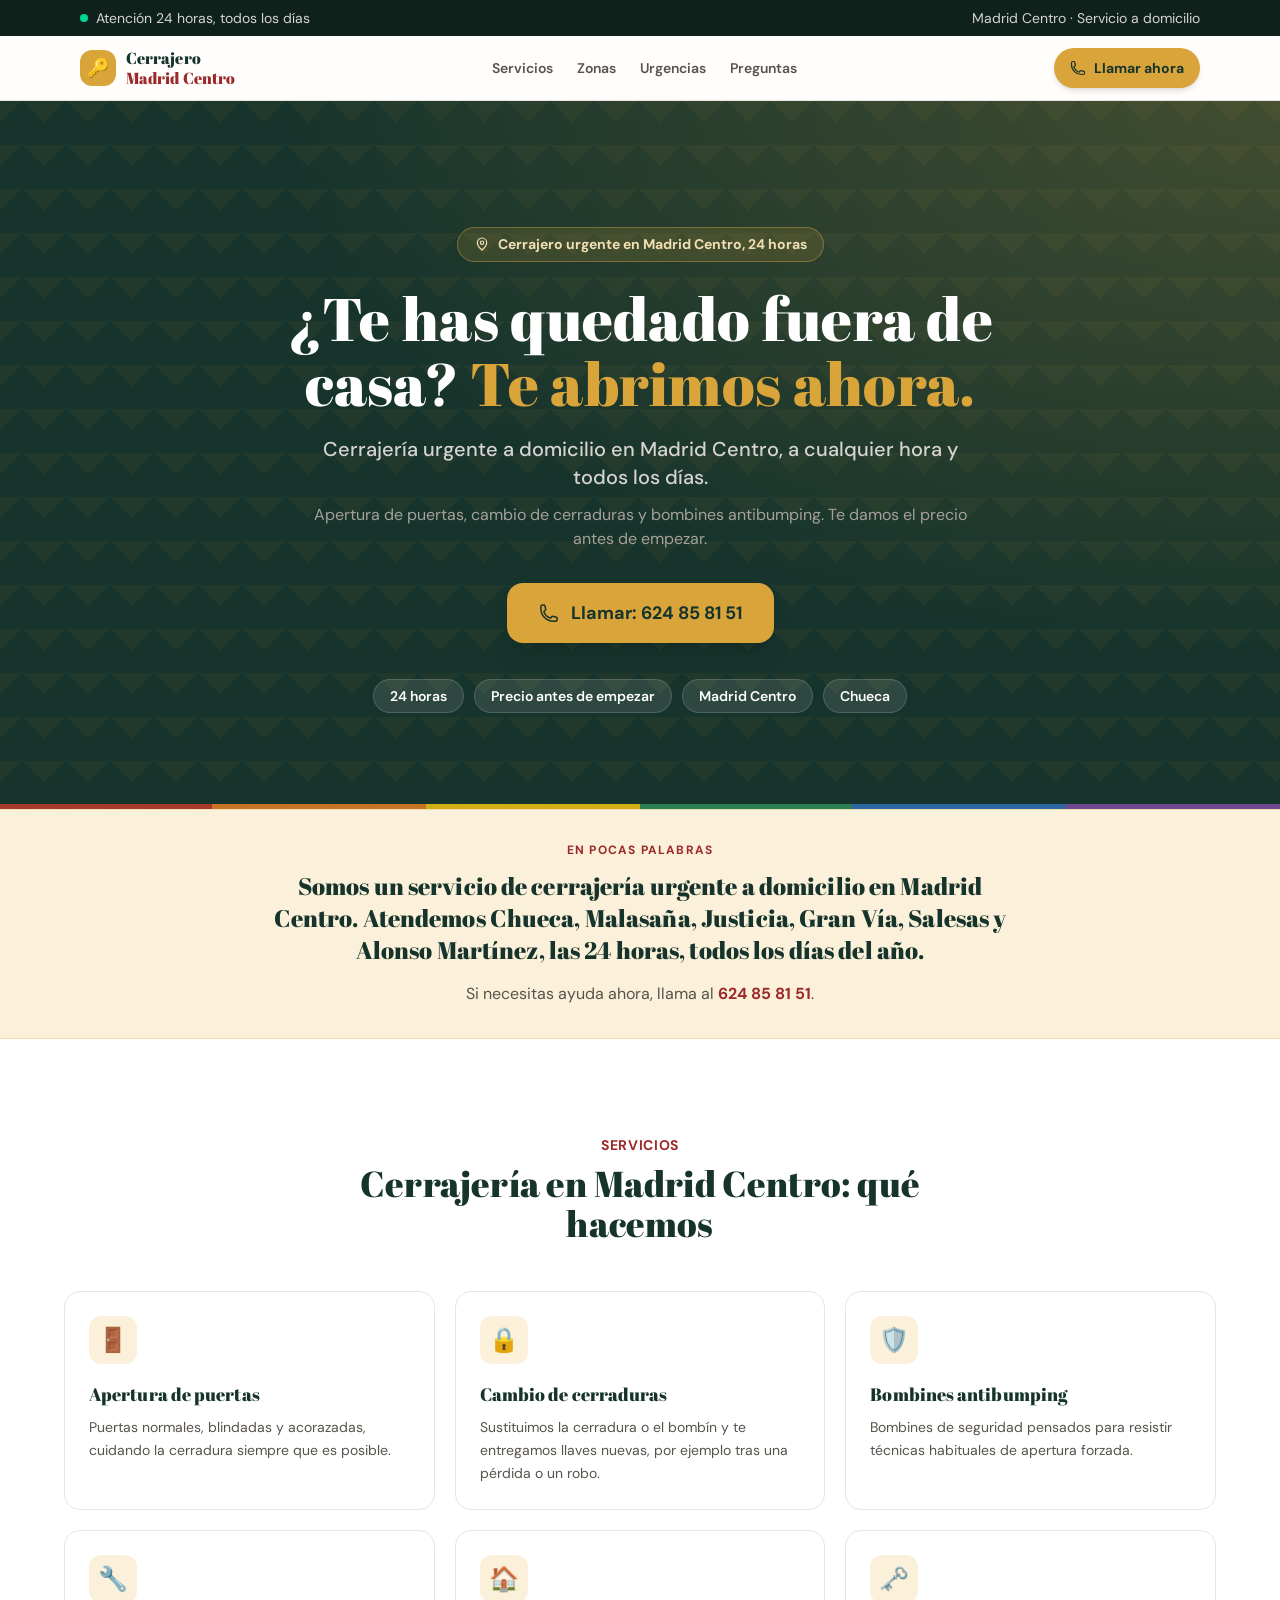
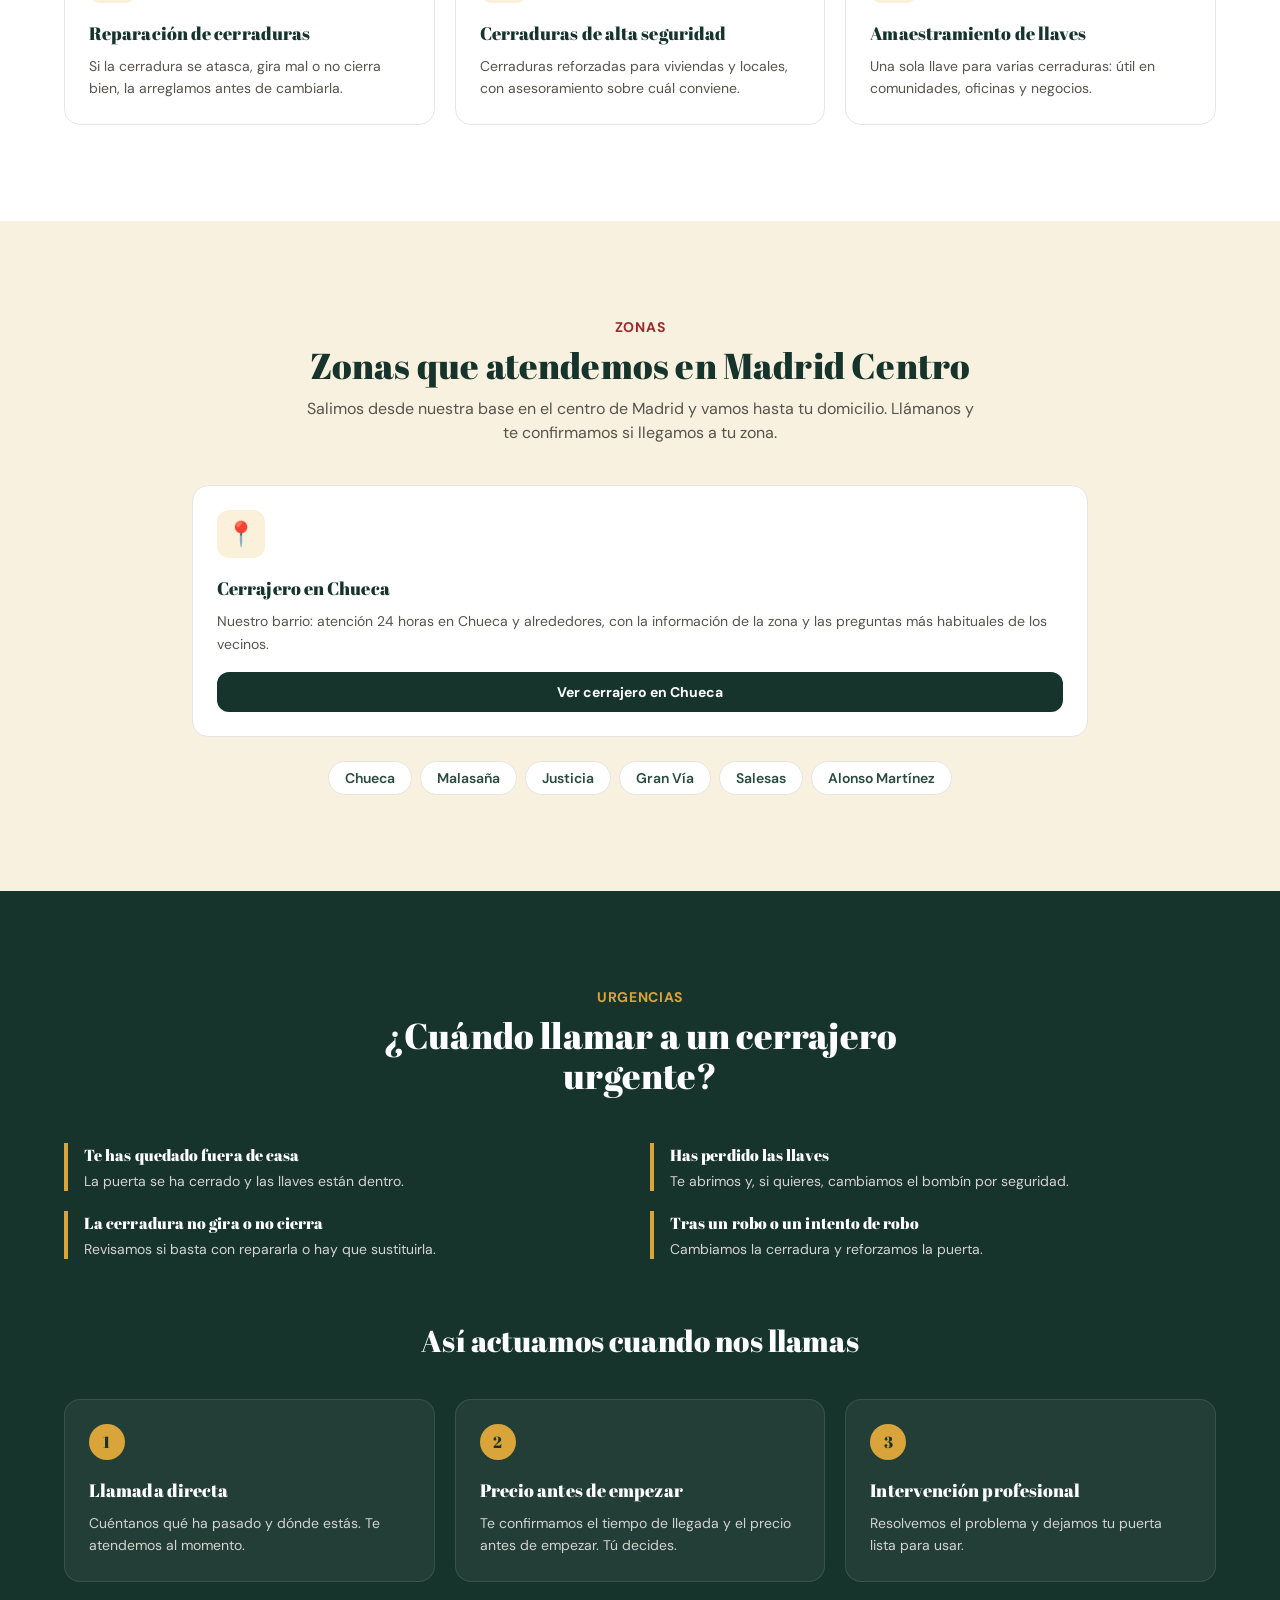
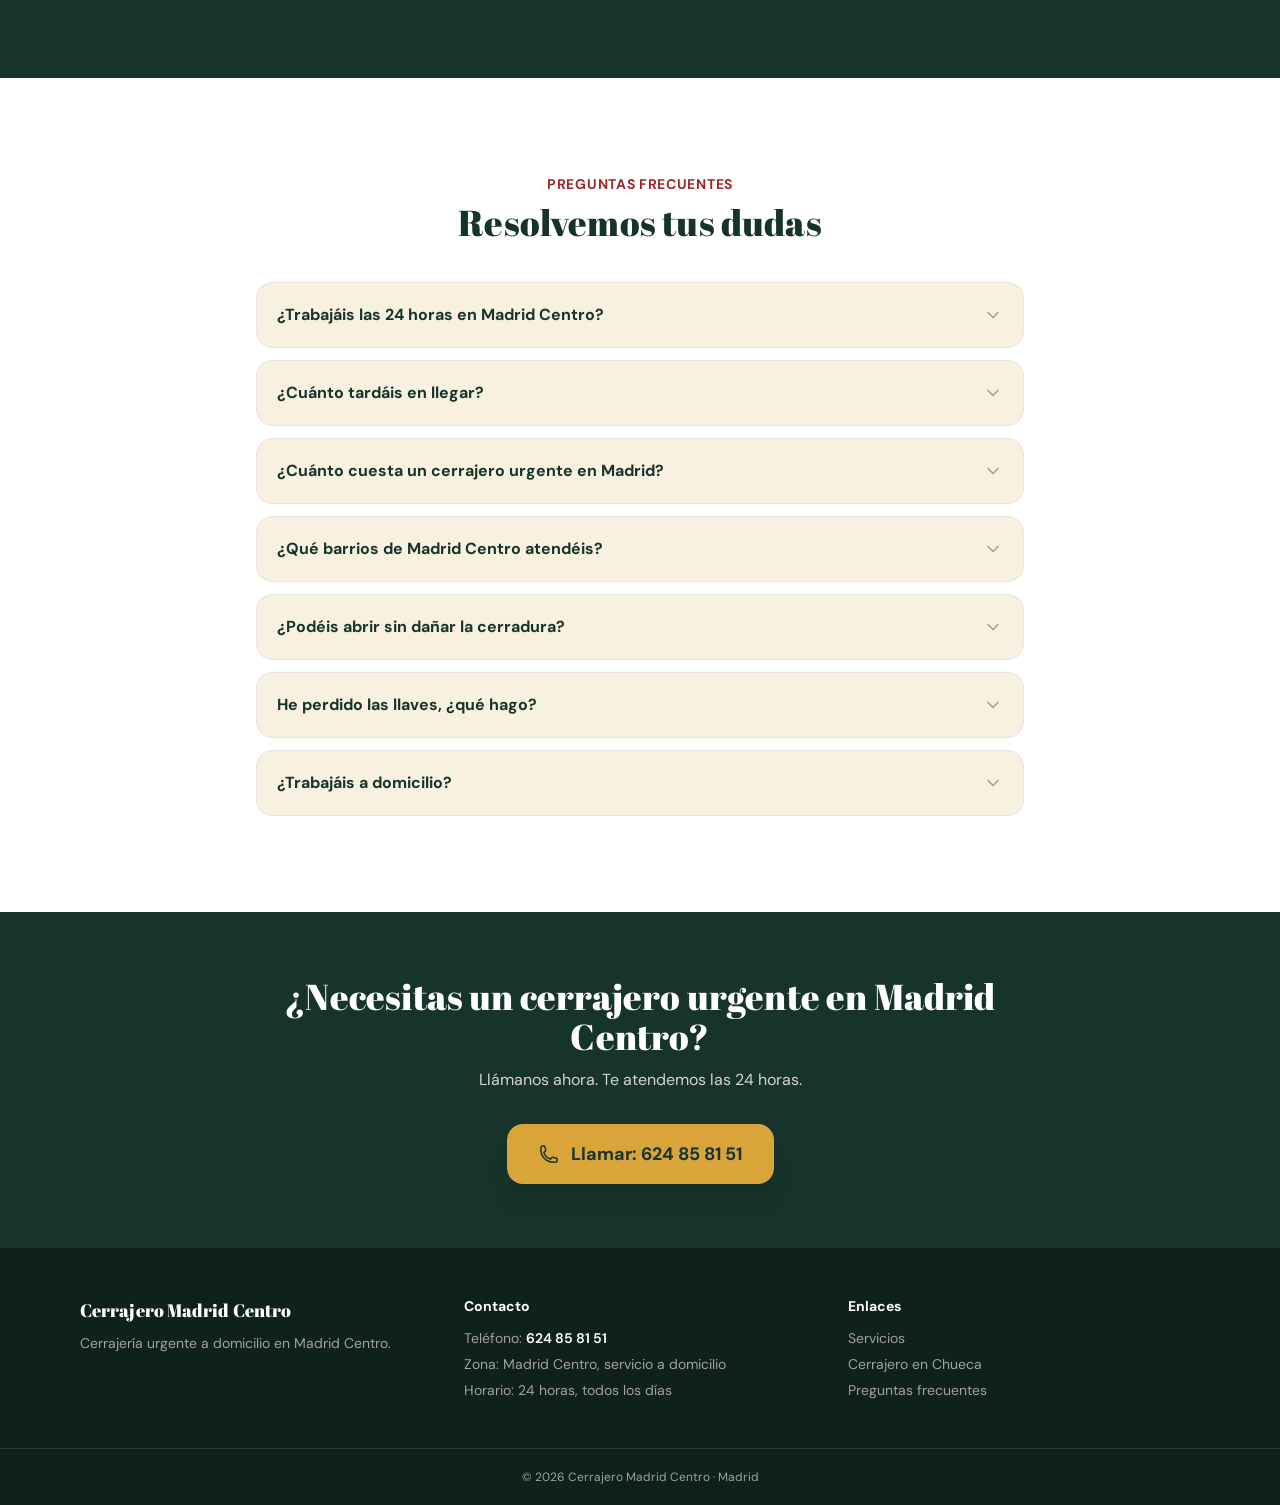
==== commit 08e53020: "Add files via upload" ====
--- a/index.html
+++ b/index.html
@@ -32,7 +32,7 @@
     <link rel="preconnect" href="https://fonts.gstatic.com" crossorigin>
     <link rel="preload" as="style" href="https://fonts.googleapis.com/css2?family=DM+Sans:wght@400;500;600;700&family=Abril+Fatface&display=swap" onload="this.onload=null;this.rel='stylesheet'">
     <noscript><link rel="stylesheet" href="https://fonts.googleapis.com/css2?family=DM+Sans:wght@400;500;600;700&family=Abril+Fatface&display=swap"></noscript>
-    <link rel="stylesheet" href="/assets/estilos.css">
+    <link rel="stylesheet" href="/estilos.css">
 
     <script type="application/ld+json">
 {
@@ -364,7 +364,7 @@
                     <div class="w-12 h-12 rounded-xl bg-brand-50 flex items-center justify-center text-2xl mb-4">📍</div>
                     <h3 class="font-display font-semibold text-lg text-ink-900 mb-2">Cerrajero en Chueca</h3>
                     <p class="text-stone-600 text-sm leading-relaxed mb-4">Nuestro barrio: atención 24 horas en Chueca y alrededores, con la información de la zona y las preguntas más habituales de los vecinos.</p>
-                    <a href="/cerrajero-chueca/" class="text-center bg-ink-900 hover:bg-ink-800 text-white font-bold text-sm py-2.5 rounded-xl transition">Ver cerrajero en Chueca</a>
+                    <a href="/cerrajero-chueca" class="text-center bg-ink-900 hover:bg-ink-800 text-white font-bold text-sm py-2.5 rounded-xl transition">Ver cerrajero en Chueca</a>
                 </article>
                 <ul class="flex flex-wrap justify-center gap-2 text-sm">
                     <li class="bg-white border border-stone-200 text-ink-800 font-semibold px-4 py-1.5 rounded-full">Chueca</li>
@@ -491,7 +491,7 @@
                 <p class="font-bold text-white mb-3">Enlaces</p>
                 <ul class="space-y-1.5">
                     <li><a href="#servicios" class="hover:text-white transition">Servicios</a></li>
-                    <li><a href="/cerrajero-chueca/" class="hover:text-white transition">Cerrajero en Chueca</a></li>
+                    <li><a href="/cerrajero-chueca" class="hover:text-white transition">Cerrajero en Chueca</a></li>
                     <li><a href="#faq" class="hover:text-white transition">Preguntas frecuentes</a></li>
                 </ul>
             </div>
--- a/estilos.css
+++ b/estilos.css
@@ -0,0 +1,1217 @@
+@layer properties;
+@layer theme, base, components, utilities;
+@layer theme {
+  :root, :host {
+    --font-sans: "DM Sans",system-ui,sans-serif;
+    --font-mono: ui-monospace, SFMono-Regular, Menlo, Monaco, Consolas, 'Liberation Mono', 'Courier New',
+    monospace;
+    --color-emerald-400: oklch(76.5% 0.177 163.223);
+    --color-stone-100: oklch(97% 0.001 106.424);
+    --color-stone-200: oklch(92.3% 0.003 48.717);
+    --color-stone-300: oklch(86.9% 0.005 56.366);
+    --color-stone-400: oklch(70.9% 0.01 56.259);
+    --color-stone-500: oklch(55.3% 0.013 58.071);
+    --color-stone-600: oklch(44.4% 0.011 73.639);
+    --color-stone-900: oklch(21.6% 0.006 56.043);
+    --color-white: #fff;
+    --spacing: 0.25rem;
+    --container-2xl: 42rem;
+    --container-3xl: 48rem;
+    --container-4xl: 56rem;
+    --container-6xl: 72rem;
+    --text-xs: 0.75rem;
+    --text-xs--line-height: calc(1 / 0.75);
+    --text-sm: 0.875rem;
+    --text-sm--line-height: calc(1.25 / 0.875);
+    --text-base: 1rem;
+    --text-base--line-height: calc(1.5 / 1);
+    --text-lg: 1.125rem;
+    --text-lg--line-height: calc(1.75 / 1.125);
+    --text-xl: 1.25rem;
+    --text-xl--line-height: calc(1.75 / 1.25);
+    --text-2xl: 1.5rem;
+    --text-2xl--line-height: calc(2 / 1.5);
+    --text-3xl: 1.875rem;
+    --text-3xl--line-height: calc(2.25 / 1.875);
+    --text-4xl: 2.25rem;
+    --text-4xl--line-height: calc(2.5 / 2.25);
+    --text-5xl: 3rem;
+    --text-5xl--line-height: 1;
+    --text-6xl: 3.75rem;
+    --text-6xl--line-height: 1;
+    --font-weight-medium: 500;
+    --font-weight-semibold: 600;
+    --font-weight-bold: 700;
+    --tracking-tight: -0.025em;
+    --tracking-normal: 0em;
+    --tracking-wider: 0.05em;
+    --tracking-widest: 0.1em;
+    --leading-tight: 1.25;
+    --leading-normal: 1.5;
+    --leading-relaxed: 1.625;
+    --radius-xl: 0.75rem;
+    --radius-2xl: 1rem;
+    --radius-3xl: 1.5rem;
+    --animate-ping: ping 1s cubic-bezier(0, 0, 0.2, 1) infinite;
+    --default-transition-duration: 150ms;
+    --default-transition-timing-function: cubic-bezier(0.4, 0, 0.2, 1);
+    --default-font-family: var(--font-sans);
+    --default-mono-font-family: var(--font-mono);
+    --color-ink-950: #0e211b;
+    --color-ink-900: #17342c;
+    --color-ink-800: #2a4a40;
+    --color-brand-50: #fbf0d9;
+    --color-brand-100: #f1dfb4;
+    --color-brand-500: #d9a53b;
+    --color-brand-600: #c28f26;
+    --color-brand-700: #9c2a2b;
+    --font-display: "Abril Fatface",Georgia,serif;
+  }
+}
+@layer base {
+  *, ::after, ::before, ::backdrop, ::file-selector-button {
+    box-sizing: border-box;
+    margin: 0;
+    padding: 0;
+    border: 0 solid;
+  }
+  html, :host {
+    line-height: 1.5;
+    -webkit-text-size-adjust: 100%;
+    tab-size: 4;
+    font-family: var(--default-font-family, -apple-system, BlinkMacSystemFont, 'Segoe UI', Roboto, 'Helvetica Neue', 'Noto Sans', Arial, sans-serif, 'Apple Color Emoji', 'Segoe UI Emoji', 'Segoe UI Symbol', 'Noto Color Emoji');
+    font-feature-settings: var(--default-font-feature-settings, normal);
+    font-variation-settings: var(--default-font-variation-settings, normal);
+    -webkit-tap-highlight-color: transparent;
+  }
+  hr {
+    height: 0;
+    color: inherit;
+    border-top-width: 1px;
+  }
+  abbr:where([title]) {
+    -webkit-text-decoration: underline dotted;
+    text-decoration: underline dotted;
+  }
+  h1, h2, h3, h4, h5, h6 {
+    font-size: inherit;
+    font-weight: inherit;
+  }
+  a {
+    color: inherit;
+    -webkit-text-decoration: inherit;
+    text-decoration: inherit;
+  }
+  b, strong {
+    font-weight: bolder;
+  }
+  code, kbd, samp, pre {
+    font-family: var(--default-mono-font-family, ui-monospace, SFMono-Regular, Menlo, Monaco, Consolas, 'Liberation Mono', 'Courier New', monospace);
+    font-feature-settings: var(--default-mono-font-feature-settings, normal);
+    font-variation-settings: var(--default-mono-font-variation-settings, normal);
+    font-size: 1em;
+  }
+  small {
+    font-size: 80%;
+  }
+  sub, sup {
+    font-size: 75%;
+    line-height: 0;
+    position: relative;
+    vertical-align: baseline;
+  }
+  sub {
+    bottom: -0.25em;
+  }
+  sup {
+    top: -0.5em;
+  }
+  table {
+    text-indent: 0;
+    border-color: inherit;
+    border-collapse: collapse;
+  }
+  :-moz-focusring:where(:not(iframe)) {
+    outline: auto;
+  }
+  progress {
+    vertical-align: baseline;
+  }
+  summary {
+    display: list-item;
+  }
+  ol, ul, menu {
+    list-style: none;
+  }
+  img, svg, video, canvas, audio, iframe, embed, object {
+    display: block;
+    vertical-align: middle;
+  }
+  img, video {
+    max-width: 100%;
+    height: auto;
+  }
+  button, input, select, optgroup, textarea, ::file-selector-button {
+    font: inherit;
+    font-feature-settings: inherit;
+    font-variation-settings: inherit;
+    letter-spacing: inherit;
+    color: inherit;
+    border-radius: 0;
+    background-color: transparent;
+    opacity: 1;
+  }
+  :where(select:is([multiple], [size])) optgroup {
+    font-weight: bolder;
+  }
+  :where(select:is([multiple], [size])) optgroup option {
+    padding-inline-start: 20px;
+  }
+  ::file-selector-button {
+    margin-inline-end: 4px;
+  }
+  ::placeholder {
+    opacity: 1;
+  }
+  @supports (not (-webkit-appearance: -apple-pay-button))  or (contain-intrinsic-size: 1px) {
+    ::placeholder {
+      color: currentcolor;
+      @supports (color: color-mix(in lab, red, red)) {
+        color: color-mix(in oklab, currentcolor 50%, transparent);
+      }
+    }
+  }
+  textarea {
+    resize: vertical;
+  }
+  ::-webkit-search-decoration {
+    -webkit-appearance: none;
+  }
+  ::-webkit-date-and-time-value {
+    min-height: 1lh;
+    text-align: inherit;
+  }
+  ::-webkit-datetime-edit {
+    display: inline-flex;
+  }
+  ::-webkit-datetime-edit-fields-wrapper {
+    padding: 0;
+  }
+  ::-webkit-datetime-edit, ::-webkit-datetime-edit-year-field, ::-webkit-datetime-edit-month-field, ::-webkit-datetime-edit-day-field, ::-webkit-datetime-edit-hour-field, ::-webkit-datetime-edit-minute-field, ::-webkit-datetime-edit-second-field, ::-webkit-datetime-edit-millisecond-field, ::-webkit-datetime-edit-meridiem-field {
+    padding-block: 0;
+  }
+  ::-webkit-calendar-picker-indicator {
+    line-height: 1;
+  }
+  :-moz-ui-invalid {
+    box-shadow: none;
+  }
+  button, input:where([type='button'], [type='reset'], [type='submit']), ::file-selector-button {
+    appearance: button;
+  }
+  ::-webkit-inner-spin-button, ::-webkit-outer-spin-button {
+    height: auto;
+  }
+  [hidden]:where(:not([hidden='until-found'])) {
+    display: none !important;
+  }
+}
+@layer utilities {
+  .pointer-events-none {
+    pointer-events: none;
+  }
+  .absolute {
+    position: absolute;
+  }
+  .fixed {
+    position: fixed;
+  }
+  .relative {
+    position: relative;
+  }
+  .sticky {
+    position: sticky;
+  }
+  .inset-0 {
+    inset: 0px;
+  }
+  .inset-x-0 {
+    inset-inline: 0px;
+  }
+  .top-0 {
+    top: 0px;
+  }
+  .top-4 {
+    top: calc(var(--spacing) * 4);
+  }
+  .right-0 {
+    right: 0px;
+  }
+  .bottom-0 {
+    bottom: 0px;
+  }
+  .-left-16 {
+    left: calc(var(--spacing) * -16);
+  }
+  .left-1\/2 {
+    left: calc(1 / 2 * 100%);
+  }
+  .z-20 {
+    z-index: 20;
+  }
+  .z-30 {
+    z-index: 30;
+  }
+  .z-40 {
+    z-index: 40;
+  }
+  .z-50 {
+    z-index: 50;
+  }
+  .mx-auto {
+    margin-inline: auto;
+  }
+  .mt-3 {
+    margin-top: calc(var(--spacing) * 3);
+  }
+  .mt-4 {
+    margin-top: calc(var(--spacing) * 4);
+  }
+  .mt-6 {
+    margin-top: calc(var(--spacing) * 6);
+  }
+  .mt-9 {
+    margin-top: calc(var(--spacing) * 9);
+  }
+  .mt-auto {
+    margin-top: auto;
+  }
+  .mb-1 {
+    margin-bottom: var(--spacing);
+  }
+  .mb-2 {
+    margin-bottom: calc(var(--spacing) * 2);
+  }
+  .mb-3 {
+    margin-bottom: calc(var(--spacing) * 3);
+  }
+  .mb-4 {
+    margin-bottom: calc(var(--spacing) * 4);
+  }
+  .mb-5 {
+    margin-bottom: calc(var(--spacing) * 5);
+  }
+  .mb-6 {
+    margin-bottom: calc(var(--spacing) * 6);
+  }
+  .mb-8 {
+    margin-bottom: calc(var(--spacing) * 8);
+  }
+  .mb-10 {
+    margin-bottom: calc(var(--spacing) * 10);
+  }
+  .mb-12 {
+    margin-bottom: calc(var(--spacing) * 12);
+  }
+  .mb-16 {
+    margin-bottom: calc(var(--spacing) * 16);
+  }
+  .block {
+    display: block;
+  }
+  .flex {
+    display: flex;
+  }
+  .grid {
+    display: grid;
+  }
+  .hidden {
+    display: none;
+  }
+  .inline-block {
+    display: inline-block;
+  }
+  .inline-flex {
+    display: inline-flex;
+  }
+  .h-2 {
+    height: calc(var(--spacing) * 2);
+  }
+  .h-4 {
+    height: calc(var(--spacing) * 4);
+  }
+  .h-5 {
+    height: calc(var(--spacing) * 5);
+  }
+  .h-9 {
+    height: calc(var(--spacing) * 9);
+  }
+  .h-12 {
+    height: calc(var(--spacing) * 12);
+  }
+  .h-14 {
+    height: calc(var(--spacing) * 14);
+  }
+  .h-16 {
+    height: calc(var(--spacing) * 16);
+  }
+  .h-20 {
+    height: calc(var(--spacing) * 20);
+  }
+  .h-\[420px\] {
+    height: 420px;
+  }
+  .h-full {
+    height: 100%;
+  }
+  .w-2 {
+    width: calc(var(--spacing) * 2);
+  }
+  .w-4 {
+    width: calc(var(--spacing) * 4);
+  }
+  .w-5 {
+    width: calc(var(--spacing) * 5);
+  }
+  .w-9 {
+    width: calc(var(--spacing) * 9);
+  }
+  .w-12 {
+    width: calc(var(--spacing) * 12);
+  }
+  .w-14 {
+    width: calc(var(--spacing) * 14);
+  }
+  .w-20 {
+    width: calc(var(--spacing) * 20);
+  }
+  .w-\[360px\] {
+    width: 360px;
+  }
+  .w-\[420px\] {
+    width: 420px;
+  }
+  .w-full {
+    width: 100%;
+  }
+  .max-w-2xl {
+    max-width: var(--container-2xl);
+  }
+  .max-w-3xl {
+    max-width: var(--container-3xl);
+  }
+  .max-w-4xl {
+    max-width: var(--container-4xl);
+  }
+  .max-w-6xl {
+    max-width: var(--container-6xl);
+  }
+  .max-w-full {
+    max-width: 100%;
+  }
+  .flex-1 {
+    flex: 1;
+  }
+  .shrink-0 {
+    flex-shrink: 0;
+  }
+  .animate-ping {
+    animation: var(--animate-ping);
+  }
+  .cursor-pointer {
+    cursor: pointer;
+  }
+  .flex-col {
+    flex-direction: column;
+  }
+  .flex-wrap {
+    flex-wrap: wrap;
+  }
+  .items-center {
+    align-items: center;
+  }
+  .justify-between {
+    justify-content: space-between;
+  }
+  .justify-center {
+    justify-content: center;
+  }
+  .gap-2 {
+    gap: calc(var(--spacing) * 2);
+  }
+  .gap-2\.5 {
+    gap: calc(var(--spacing) * 2.5);
+  }
+  .gap-3 {
+    gap: calc(var(--spacing) * 3);
+  }
+  .gap-4 {
+    gap: calc(var(--spacing) * 4);
+  }
+  .gap-5 {
+    gap: calc(var(--spacing) * 5);
+  }
+  .gap-6 {
+    gap: calc(var(--spacing) * 6);
+  }
+  .gap-8 {
+    gap: calc(var(--spacing) * 8);
+  }
+  :where(.space-y-1\.5 > :not(:last-child)) {
+    --tw-space-y-reverse: 0;
+    margin-block-start: calc(calc(var(--spacing) * 1.5) * var(--tw-space-y-reverse));
+    margin-block-end: calc(calc(var(--spacing) * 1.5) * calc(1 - var(--tw-space-y-reverse)));
+  }
+  :where(.space-y-3 > :not(:last-child)) {
+    --tw-space-y-reverse: 0;
+    margin-block-start: calc(calc(var(--spacing) * 3) * var(--tw-space-y-reverse));
+    margin-block-end: calc(calc(var(--spacing) * 3) * calc(1 - var(--tw-space-y-reverse)));
+  }
+  .self-start {
+    align-self: flex-start;
+  }
+  .overflow-hidden {
+    overflow: hidden;
+  }
+  .scroll-smooth {
+    scroll-behavior: smooth;
+  }
+  .rounded-2xl {
+    border-radius: var(--radius-2xl);
+  }
+  .rounded-3xl {
+    border-radius: var(--radius-3xl);
+  }
+  .rounded-full {
+    border-radius: calc(infinity * 1px);
+  }
+  .rounded-xl {
+    border-radius: var(--radius-xl);
+  }
+  .border {
+    border-style: var(--tw-border-style);
+    border-width: 1px;
+  }
+  .border-2 {
+    border-style: var(--tw-border-style);
+    border-width: 2px;
+  }
+  .border-4 {
+    border-style: var(--tw-border-style);
+    border-width: 4px;
+  }
+  .border-y {
+    border-block-style: var(--tw-border-style);
+    border-block-width: 1px;
+  }
+  .border-t {
+    border-top-style: var(--tw-border-style);
+    border-top-width: 1px;
+  }
+  .border-b {
+    border-bottom-style: var(--tw-border-style);
+    border-bottom-width: 1px;
+  }
+  .border-l-4 {
+    border-left-style: var(--tw-border-style);
+    border-left-width: 4px;
+  }
+  .border-brand-100 {
+    border-color: var(--color-brand-100);
+  }
+  .border-brand-500 {
+    border-color: var(--color-brand-500);
+  }
+  .border-brand-500\/40 {
+    border-color: color-mix(in srgb, #d9a53b 40%, transparent);
+    @supports (color: color-mix(in lab, red, red)) {
+      border-color: color-mix(in oklab, var(--color-brand-500) 40%, transparent);
+    }
+  }
+  .border-ink-900 {
+    border-color: var(--color-ink-900);
+  }
+  .border-stone-200 {
+    border-color: var(--color-stone-200);
+  }
+  .border-white {
+    border-color: var(--color-white);
+  }
+  .border-white\/10 {
+    border-color: color-mix(in srgb, #fff 10%, transparent);
+    @supports (color: color-mix(in lab, red, red)) {
+      border-color: color-mix(in oklab, var(--color-white) 10%, transparent);
+    }
+  }
+  .border-white\/15 {
+    border-color: color-mix(in srgb, #fff 15%, transparent);
+    @supports (color: color-mix(in lab, red, red)) {
+      border-color: color-mix(in oklab, var(--color-white) 15%, transparent);
+    }
+  }
+  .bg-\[\#f9f1e0\] {
+    background-color: #f9f1e0;
+  }
+  .bg-brand-50 {
+    background-color: var(--color-brand-50);
+  }
+  .bg-brand-500 {
+    background-color: var(--color-brand-500);
+  }
+  .bg-brand-500\/15 {
+    background-color: color-mix(in srgb, #d9a53b 15%, transparent);
+    @supports (color: color-mix(in lab, red, red)) {
+      background-color: color-mix(in oklab, var(--color-brand-500) 15%, transparent);
+    }
+  }
+  .bg-brand-500\/40 {
+    background-color: color-mix(in srgb, #d9a53b 40%, transparent);
+    @supports (color: color-mix(in lab, red, red)) {
+      background-color: color-mix(in oklab, var(--color-brand-500) 40%, transparent);
+    }
+  }
+  .bg-emerald-400 {
+    background-color: var(--color-emerald-400);
+  }
+  .bg-ink-900 {
+    background-color: var(--color-ink-900);
+  }
+  .bg-ink-950 {
+    background-color: var(--color-ink-950);
+  }
+  .bg-stone-100 {
+    background-color: var(--color-stone-100);
+  }
+  .bg-white {
+    background-color: var(--color-white);
+  }
+  .bg-white\/5 {
+    background-color: color-mix(in srgb, #fff 5%, transparent);
+    @supports (color: color-mix(in lab, red, red)) {
+      background-color: color-mix(in oklab, var(--color-white) 5%, transparent);
+    }
+  }
+  .bg-white\/10 {
+    background-color: color-mix(in srgb, #fff 10%, transparent);
+    @supports (color: color-mix(in lab, red, red)) {
+      background-color: color-mix(in oklab, var(--color-white) 10%, transparent);
+    }
+  }
+  .bg-white\/90 {
+    background-color: color-mix(in srgb, #fff 90%, transparent);
+    @supports (color: color-mix(in lab, red, red)) {
+      background-color: color-mix(in oklab, var(--color-white) 90%, transparent);
+    }
+  }
+  .bg-white\/95 {
+    background-color: color-mix(in srgb, #fff 95%, transparent);
+    @supports (color: color-mix(in lab, red, red)) {
+      background-color: color-mix(in oklab, var(--color-white) 95%, transparent);
+    }
+  }
+  .bg-linear-to-br {
+    --tw-gradient-position: to bottom right;
+    @supports (background-image: linear-gradient(in lab, red, red)) {
+      --tw-gradient-position: to bottom right in oklab;
+    }
+    background-image: linear-gradient(var(--tw-gradient-stops));
+  }
+  .bg-\[radial-gradient\(ellipse_at_top_right\,rgba\(217\,165\,59\,\.22\)\,transparent_55\%\)\] {
+    background-image: radial-gradient(ellipse at top right,rgba(217,165,59,.22),transparent 55%);
+  }
+  .from-brand-500 {
+    --tw-gradient-from: var(--color-brand-500);
+    --tw-gradient-stops: var(--tw-gradient-via-stops, var(--tw-gradient-position), var(--tw-gradient-from) var(--tw-gradient-from-position), var(--tw-gradient-to) var(--tw-gradient-to-position));
+  }
+  .to-brand-600 {
+    --tw-gradient-to: var(--color-brand-600);
+    --tw-gradient-stops: var(--tw-gradient-via-stops, var(--tw-gradient-position), var(--tw-gradient-from) var(--tw-gradient-from-position), var(--tw-gradient-to) var(--tw-gradient-to-position));
+  }
+  .p-3 {
+    padding: calc(var(--spacing) * 3);
+  }
+  .p-5 {
+    padding: calc(var(--spacing) * 5);
+  }
+  .p-6 {
+    padding: calc(var(--spacing) * 6);
+  }
+  .px-3 {
+    padding-inline: calc(var(--spacing) * 3);
+  }
+  .px-4 {
+    padding-inline: calc(var(--spacing) * 4);
+  }
+  .px-8 {
+    padding-inline: calc(var(--spacing) * 8);
+  }
+  .py-1 {
+    padding-block: var(--spacing);
+  }
+  .py-1\.5 {
+    padding-block: calc(var(--spacing) * 1.5);
+  }
+  .py-2 {
+    padding-block: calc(var(--spacing) * 2);
+  }
+  .py-2\.5 {
+    padding-block: calc(var(--spacing) * 2.5);
+  }
+  .py-3\.5 {
+    padding-block: calc(var(--spacing) * 3.5);
+  }
+  .py-4 {
+    padding-block: calc(var(--spacing) * 4);
+  }
+  .py-5 {
+    padding-block: calc(var(--spacing) * 5);
+  }
+  .py-8 {
+    padding-block: calc(var(--spacing) * 8);
+  }
+  .py-12 {
+    padding-block: calc(var(--spacing) * 12);
+  }
+  .py-14 {
+    padding-block: calc(var(--spacing) * 14);
+  }
+  .py-16 {
+    padding-block: calc(var(--spacing) * 16);
+  }
+  .pb-24 {
+    padding-bottom: calc(var(--spacing) * 24);
+  }
+  .pl-4 {
+    padding-left: calc(var(--spacing) * 4);
+  }
+  .text-center {
+    text-align: center;
+  }
+  .font-display {
+    font-family: var(--font-display);
+  }
+  .font-sans {
+    font-family: var(--font-sans);
+  }
+  .text-2xl {
+    font-size: var(--text-2xl);
+    line-height: var(--tw-leading, var(--text-2xl--line-height));
+  }
+  .text-3xl {
+    font-size: var(--text-3xl);
+    line-height: var(--tw-leading, var(--text-3xl--line-height));
+  }
+  .text-4xl {
+    font-size: var(--text-4xl);
+    line-height: var(--tw-leading, var(--text-4xl--line-height));
+  }
+  .text-lg {
+    font-size: var(--text-lg);
+    line-height: var(--tw-leading, var(--text-lg--line-height));
+  }
+  .text-sm {
+    font-size: var(--text-sm);
+    line-height: var(--tw-leading, var(--text-sm--line-height));
+  }
+  .text-xl {
+    font-size: var(--text-xl);
+    line-height: var(--tw-leading, var(--text-xl--line-height));
+  }
+  .text-xs {
+    font-size: var(--text-xs);
+    line-height: var(--tw-leading, var(--text-xs--line-height));
+  }
+  .text-\[11px\] {
+    font-size: 11px;
+  }
+  .leading-\[1\.08\] {
+    --tw-leading: 1.08;
+    line-height: 1.08;
+  }
+  .leading-normal {
+    --tw-leading: var(--leading-normal);
+    line-height: var(--leading-normal);
+  }
+  .leading-relaxed {
+    --tw-leading: var(--leading-relaxed);
+    line-height: var(--leading-relaxed);
+  }
+  .leading-tight {
+    --tw-leading: var(--leading-tight);
+    line-height: var(--leading-tight);
+  }
+  .font-bold {
+    --tw-font-weight: var(--font-weight-bold);
+    font-weight: var(--font-weight-bold);
+  }
+  .font-medium {
+    --tw-font-weight: var(--font-weight-medium);
+    font-weight: var(--font-weight-medium);
+  }
+  .font-semibold {
+    --tw-font-weight: var(--font-weight-semibold);
+    font-weight: var(--font-weight-semibold);
+  }
+  .tracking-normal {
+    --tw-tracking: var(--tracking-normal);
+    letter-spacing: var(--tracking-normal);
+  }
+  .tracking-tight {
+    --tw-tracking: var(--tracking-tight);
+    letter-spacing: var(--tracking-tight);
+  }
+  .tracking-wider {
+    --tw-tracking: var(--tracking-wider);
+    letter-spacing: var(--tracking-wider);
+  }
+  .tracking-widest {
+    --tw-tracking: var(--tracking-widest);
+    letter-spacing: var(--tracking-widest);
+  }
+  .whitespace-nowrap {
+    white-space: nowrap;
+  }
+  .text-brand-100 {
+    color: var(--color-brand-100);
+  }
+  .text-brand-500 {
+    color: var(--color-brand-500);
+  }
+  .text-brand-700 {
+    color: var(--color-brand-700);
+  }
+  .text-ink-800 {
+    color: var(--color-ink-800);
+  }
+  .text-ink-900 {
+    color: var(--color-ink-900);
+  }
+  .text-stone-300 {
+    color: var(--color-stone-300);
+  }
+  .text-stone-400 {
+    color: var(--color-stone-400);
+  }
+  .text-stone-500 {
+    color: var(--color-stone-500);
+  }
+  .text-stone-600 {
+    color: var(--color-stone-600);
+  }
+  .text-white {
+    color: var(--color-white);
+  }
+  .uppercase {
+    text-transform: uppercase;
+  }
+  .italic {
+    font-style: italic;
+  }
+  .not-italic {
+    font-style: normal;
+  }
+  .antialiased {
+    -webkit-font-smoothing: antialiased;
+    -moz-osx-font-smoothing: grayscale;
+  }
+  .opacity-60 {
+    opacity: 60%;
+  }
+  .shadow-2xl {
+    --tw-shadow: 0 25px 50px -12px var(--tw-shadow-color, rgb(0 0 0 / 0.25));
+    box-shadow: var(--tw-inset-shadow), var(--tw-inset-ring-shadow), var(--tw-ring-offset-shadow), var(--tw-ring-shadow), var(--tw-shadow);
+  }
+  .shadow-lg {
+    --tw-shadow: 0 10px 15px -3px var(--tw-shadow-color, rgb(0 0 0 / 0.1)), 0 4px 6px -4px var(--tw-shadow-color, rgb(0 0 0 / 0.1));
+    box-shadow: var(--tw-inset-shadow), var(--tw-inset-ring-shadow), var(--tw-ring-offset-shadow), var(--tw-ring-shadow), var(--tw-shadow);
+  }
+  .shadow-md {
+    --tw-shadow: 0 4px 6px -1px var(--tw-shadow-color, rgb(0 0 0 / 0.1)), 0 2px 4px -2px var(--tw-shadow-color, rgb(0 0 0 / 0.1));
+    box-shadow: var(--tw-inset-shadow), var(--tw-inset-ring-shadow), var(--tw-ring-offset-shadow), var(--tw-ring-shadow), var(--tw-shadow);
+  }
+  .shadow-xl {
+    --tw-shadow: 0 20px 25px -5px var(--tw-shadow-color, rgb(0 0 0 / 0.1)), 0 8px 10px -6px var(--tw-shadow-color, rgb(0 0 0 / 0.1));
+    box-shadow: var(--tw-inset-shadow), var(--tw-inset-ring-shadow), var(--tw-ring-offset-shadow), var(--tw-ring-shadow), var(--tw-shadow);
+  }
+  .backdrop-blur {
+    --tw-backdrop-blur: blur(8px);
+    -webkit-backdrop-filter: var(--tw-backdrop-blur,) var(--tw-backdrop-brightness,) var(--tw-backdrop-contrast,) var(--tw-backdrop-grayscale,) var(--tw-backdrop-hue-rotate,) var(--tw-backdrop-invert,) var(--tw-backdrop-opacity,) var(--tw-backdrop-saturate,) var(--tw-backdrop-sepia,);
+    backdrop-filter: var(--tw-backdrop-blur,) var(--tw-backdrop-brightness,) var(--tw-backdrop-contrast,) var(--tw-backdrop-grayscale,) var(--tw-backdrop-hue-rotate,) var(--tw-backdrop-invert,) var(--tw-backdrop-opacity,) var(--tw-backdrop-saturate,) var(--tw-backdrop-sepia,);
+  }
+  .transition {
+    transition-property: color, background-color, border-color, outline-color, text-decoration-color, fill, stroke, --tw-gradient-from, --tw-gradient-via, --tw-gradient-to, opacity, box-shadow, transform, translate, scale, rotate, filter, -webkit-backdrop-filter, backdrop-filter, display, content-visibility, overlay, pointer-events;
+    transition-timing-function: var(--tw-ease, var(--default-transition-timing-function));
+    transition-duration: var(--tw-duration, var(--default-transition-duration));
+  }
+  @media (hover: hover) {
+    .group-hover\:bg-stone-900\/5:is(:where(.group):hover *) {
+      background-color: color-mix(in srgb, oklch(21.6% 0.006 56.043) 5%, transparent);
+    }
+    @supports (color: color-mix(in lab, red, red)) {
+      .group-hover\:bg-stone-900\/5:is(:where(.group):hover *) {
+        background-color: color-mix(in oklab, var(--color-stone-900) 5%, transparent);
+      }
+    }
+    .hover\:-translate-y-1:hover {
+      --tw-translate-y: calc(var(--spacing) * -1);
+      translate: var(--tw-translate-x) var(--tw-translate-y);
+    }
+    .hover\:bg-brand-600:hover {
+      background-color: var(--color-brand-600);
+    }
+    .hover\:bg-ink-800:hover {
+      background-color: var(--color-ink-800);
+    }
+    .hover\:bg-ink-900:hover {
+      background-color: var(--color-ink-900);
+    }
+    .hover\:text-brand-500:hover {
+      color: var(--color-brand-500);
+    }
+    .hover\:text-ink-900:hover {
+      color: var(--color-ink-900);
+    }
+    .hover\:text-white:hover {
+      color: var(--color-white);
+    }
+    .hover\:shadow-lg:hover {
+      --tw-shadow: 0 10px 15px -3px var(--tw-shadow-color, rgb(0 0 0 / 0.1)), 0 4px 6px -4px var(--tw-shadow-color, rgb(0 0 0 / 0.1));
+      box-shadow: var(--tw-inset-shadow), var(--tw-inset-ring-shadow), var(--tw-ring-offset-shadow), var(--tw-ring-shadow), var(--tw-shadow);
+    }
+  }
+  .active\:scale-\[\.98\]:active {
+    scale: .98;
+  }
+  @media (width >= 40rem) {
+    .sm\:inline {
+      display: inline;
+    }
+    .sm\:w-\[560px\] {
+      width: 560px;
+    }
+    .sm\:w-\[620px\] {
+      width: 620px;
+    }
+    .sm\:grid-cols-2 {
+      grid-template-columns: repeat(2, minmax(0, 1fr));
+    }
+    .sm\:flex-row {
+      flex-direction: row;
+    }
+    .sm\:justify-between {
+      justify-content: space-between;
+    }
+    .sm\:text-5xl {
+      font-size: var(--text-5xl);
+      line-height: var(--tw-leading, var(--text-5xl--line-height));
+    }
+    .sm\:text-base {
+      font-size: var(--text-base);
+      line-height: var(--tw-leading, var(--text-base--line-height));
+    }
+    .sm\:text-sm {
+      font-size: var(--text-sm);
+      line-height: var(--tw-leading, var(--text-sm--line-height));
+    }
+  }
+  @media (width >= 48rem) {
+    .md\:hidden {
+      display: none;
+    }
+    .md\:h-\[480px\] {
+      height: 480px;
+    }
+    .md\:grid-cols-3 {
+      grid-template-columns: repeat(3, minmax(0, 1fr));
+    }
+    .md\:py-20 {
+      padding-block: calc(var(--spacing) * 20);
+    }
+    .md\:py-24 {
+      padding-block: calc(var(--spacing) * 24);
+    }
+    .md\:pb-0 {
+      padding-bottom: 0px;
+    }
+    .md\:text-2xl {
+      font-size: var(--text-2xl);
+      line-height: var(--tw-leading, var(--text-2xl--line-height));
+    }
+    .md\:text-3xl {
+      font-size: var(--text-3xl);
+      line-height: var(--tw-leading, var(--text-3xl--line-height));
+    }
+    .md\:text-4xl {
+      font-size: var(--text-4xl);
+      line-height: var(--tw-leading, var(--text-4xl--line-height));
+    }
+    .md\:text-xl {
+      font-size: var(--text-xl);
+      line-height: var(--tw-leading, var(--text-xl--line-height));
+    }
+  }
+  @media (width >= 64rem) {
+    .lg\:flex {
+      display: flex;
+    }
+    .lg\:grid-cols-3 {
+      grid-template-columns: repeat(3, minmax(0, 1fr));
+    }
+    .lg\:grid-cols-4 {
+      grid-template-columns: repeat(4, minmax(0, 1fr));
+    }
+    .lg\:text-6xl {
+      font-size: var(--text-6xl);
+      line-height: var(--tw-leading, var(--text-6xl--line-height));
+    }
+  }
+}
+@layer base {
+  *,::after,::before,::backdrop,::file-selector-button {
+    border-color: #e5e7eb;
+  }
+  html {
+    scroll-behavior: smooth;
+  }
+}
+@property --tw-space-y-reverse {
+  syntax: "*";
+  inherits: false;
+  initial-value: 0;
+}
+@property --tw-border-style {
+  syntax: "*";
+  inherits: false;
+  initial-value: solid;
+}
+@property --tw-gradient-position {
+  syntax: "*";
+  inherits: false;
+}
+@property --tw-gradient-from {
+  syntax: "<color>";
+  inherits: false;
+  initial-value: #0000;
+}
+@property --tw-gradient-via {
+  syntax: "<color>";
+  inherits: false;
+  initial-value: #0000;
+}
+@property --tw-gradient-to {
+  syntax: "<color>";
+  inherits: false;
+  initial-value: #0000;
+}
+@property --tw-gradient-stops {
+  syntax: "*";
+  inherits: false;
+}
+@property --tw-gradient-via-stops {
+  syntax: "*";
+  inherits: false;
+}
+@property --tw-gradient-from-position {
+  syntax: "<length-percentage>";
+  inherits: false;
+  initial-value: 0%;
+}
+@property --tw-gradient-via-position {
+  syntax: "<length-percentage>";
+  inherits: false;
+  initial-value: 50%;
+}
+@property --tw-gradient-to-position {
+  syntax: "<length-percentage>";
+  inherits: false;
+  initial-value: 100%;
+}
+@property --tw-leading {
+  syntax: "*";
+  inherits: false;
+}
+@property --tw-font-weight {
+  syntax: "*";
+  inherits: false;
+}
+@property --tw-tracking {
+  syntax: "*";
+  inherits: false;
+}
+@property --tw-shadow {
+  syntax: "*";
+  inherits: false;
+  initial-value: 0 0 #0000;
+}
+@property --tw-shadow-color {
+  syntax: "*";
+  inherits: false;
+}
+@property --tw-shadow-alpha {
+  syntax: "<percentage>";
+  inherits: false;
+  initial-value: 100%;
+}
+@property --tw-inset-shadow {
+  syntax: "*";
+  inherits: false;
+  initial-value: 0 0 #0000;
+}
+@property --tw-inset-shadow-color {
+  syntax: "*";
+  inherits: false;
+}
+@property --tw-inset-shadow-alpha {
+  syntax: "<percentage>";
+  inherits: false;
+  initial-value: 100%;
+}
+@property --tw-ring-color {
+  syntax: "*";
+  inherits: false;
+}
+@property --tw-ring-shadow {
+  syntax: "*";
+  inherits: false;
+  initial-value: 0 0 #0000;
+}
+@property --tw-inset-ring-color {
+  syntax: "*";
+  inherits: false;
+}
+@property --tw-inset-ring-shadow {
+  syntax: "*";
+  inherits: false;
+  initial-value: 0 0 #0000;
+}
+@property --tw-ring-inset {
+  syntax: "*";
+  inherits: false;
+}
+@property --tw-ring-offset-width {
+  syntax: "<length>";
+  inherits: false;
+  initial-value: 0px;
+}
+@property --tw-ring-offset-color {
+  syntax: "*";
+  inherits: false;
+  initial-value: #fff;
+}
+@property --tw-ring-offset-shadow {
+  syntax: "*";
+  inherits: false;
+  initial-value: 0 0 #0000;
+}
+@property --tw-backdrop-blur {
+  syntax: "*";
+  inherits: false;
+}
+@property --tw-backdrop-brightness {
+  syntax: "*";
+  inherits: false;
+}
+@property --tw-backdrop-contrast {
+  syntax: "*";
+  inherits: false;
+}
+@property --tw-backdrop-grayscale {
+  syntax: "*";
+  inherits: false;
+}
+@property --tw-backdrop-hue-rotate {
+  syntax: "*";
+  inherits: false;
+}
+@property --tw-backdrop-invert {
+  syntax: "*";
+  inherits: false;
+}
+@property --tw-backdrop-opacity {
+  syntax: "*";
+  inherits: false;
+}
+@property --tw-backdrop-saturate {
+  syntax: "*";
+  inherits: false;
+}
+@property --tw-backdrop-sepia {
+  syntax: "*";
+  inherits: false;
+}
+@property --tw-translate-x {
+  syntax: "*";
+  inherits: false;
+  initial-value: 0;
+}
+@property --tw-translate-y {
+  syntax: "*";
+  inherits: false;
+  initial-value: 0;
+}
+@property --tw-translate-z {
+  syntax: "*";
+  inherits: false;
+  initial-value: 0;
+}
+@keyframes ping {
+  75%, 100% {
+    transform: scale(2);
+    opacity: 0;
+  }
+}
+@layer properties {
+  @supports ((-webkit-hyphens: none) and (not (margin-trim: inline))) or ((-moz-orient: inline) and (not (color:rgb(from red r g b)))) {
+    *, ::before, ::after, ::backdrop {
+      --tw-space-y-reverse: 0;
+      --tw-border-style: solid;
+      --tw-gradient-position: initial;
+      --tw-gradient-from: #0000;
+      --tw-gradient-via: #0000;
+      --tw-gradient-to: #0000;
+      --tw-gradient-stops: initial;
+      --tw-gradient-via-stops: initial;
+      --tw-gradient-from-position: 0%;
+      --tw-gradient-via-position: 50%;
+      --tw-gradient-to-position: 100%;
+      --tw-leading: initial;
+      --tw-font-weight: initial;
+      --tw-tracking: initial;
+      --tw-shadow: 0 0 #0000;
+      --tw-shadow-color: initial;
+      --tw-shadow-alpha: 100%;
+      --tw-inset-shadow: 0 0 #0000;
+      --tw-inset-shadow-color: initial;
+      --tw-inset-shadow-alpha: 100%;
+      --tw-ring-color: initial;
+      --tw-ring-shadow: 0 0 #0000;
+      --tw-inset-ring-color: initial;
+      --tw-inset-ring-shadow: 0 0 #0000;
+      --tw-ring-inset: initial;
+      --tw-ring-offset-width: 0px;
+      --tw-ring-offset-color: #fff;
+      --tw-ring-offset-shadow: 0 0 #0000;
+      --tw-backdrop-blur: initial;
+      --tw-backdrop-brightness: initial;
+      --tw-backdrop-contrast: initial;
+      --tw-backdrop-grayscale: initial;
+      --tw-backdrop-hue-rotate: initial;
+      --tw-backdrop-invert: initial;
+      --tw-backdrop-opacity: initial;
+      --tw-backdrop-saturate: initial;
+      --tw-backdrop-sepia: initial;
+      --tw-translate-x: 0;
+      --tw-translate-y: 0;
+      --tw-translate-z: 0;
+    }
+  }
+}
+        .font-display { font-weight: 400; letter-spacing: .005em; }
+        .font-display .italic, .font-display.italic { font-style: normal; }
+        .azulejo { background-image: linear-gradient(135deg, rgba(217,165,59,.05) 25%, transparent 25%), linear-gradient(225deg, rgba(217,165,59,.05) 25%, transparent 25%); background-size: 44px 44px; }
+        .orgullo { height: 5px; background: linear-gradient(90deg,#c0392b 0 16.6%,#e67e22 0 33.3%,#f1c40f 0 50%,#2e8b57 0 66.6%,#2f6db5 0 83.3%,#7d4a9e 0); opacity: .85; }
+        html { scroll-padding-top: 5rem; }
+        details > summary { list-style: none; }
+        details > summary::-webkit-details-marker { display: none; }
+        details[open] .chev { transform: rotate(180deg); }
+        @media (prefers-reduced-motion: reduce) { html { scroll-behavior: auto; } .animate-ping, .animate-pulse { animation: none; } }
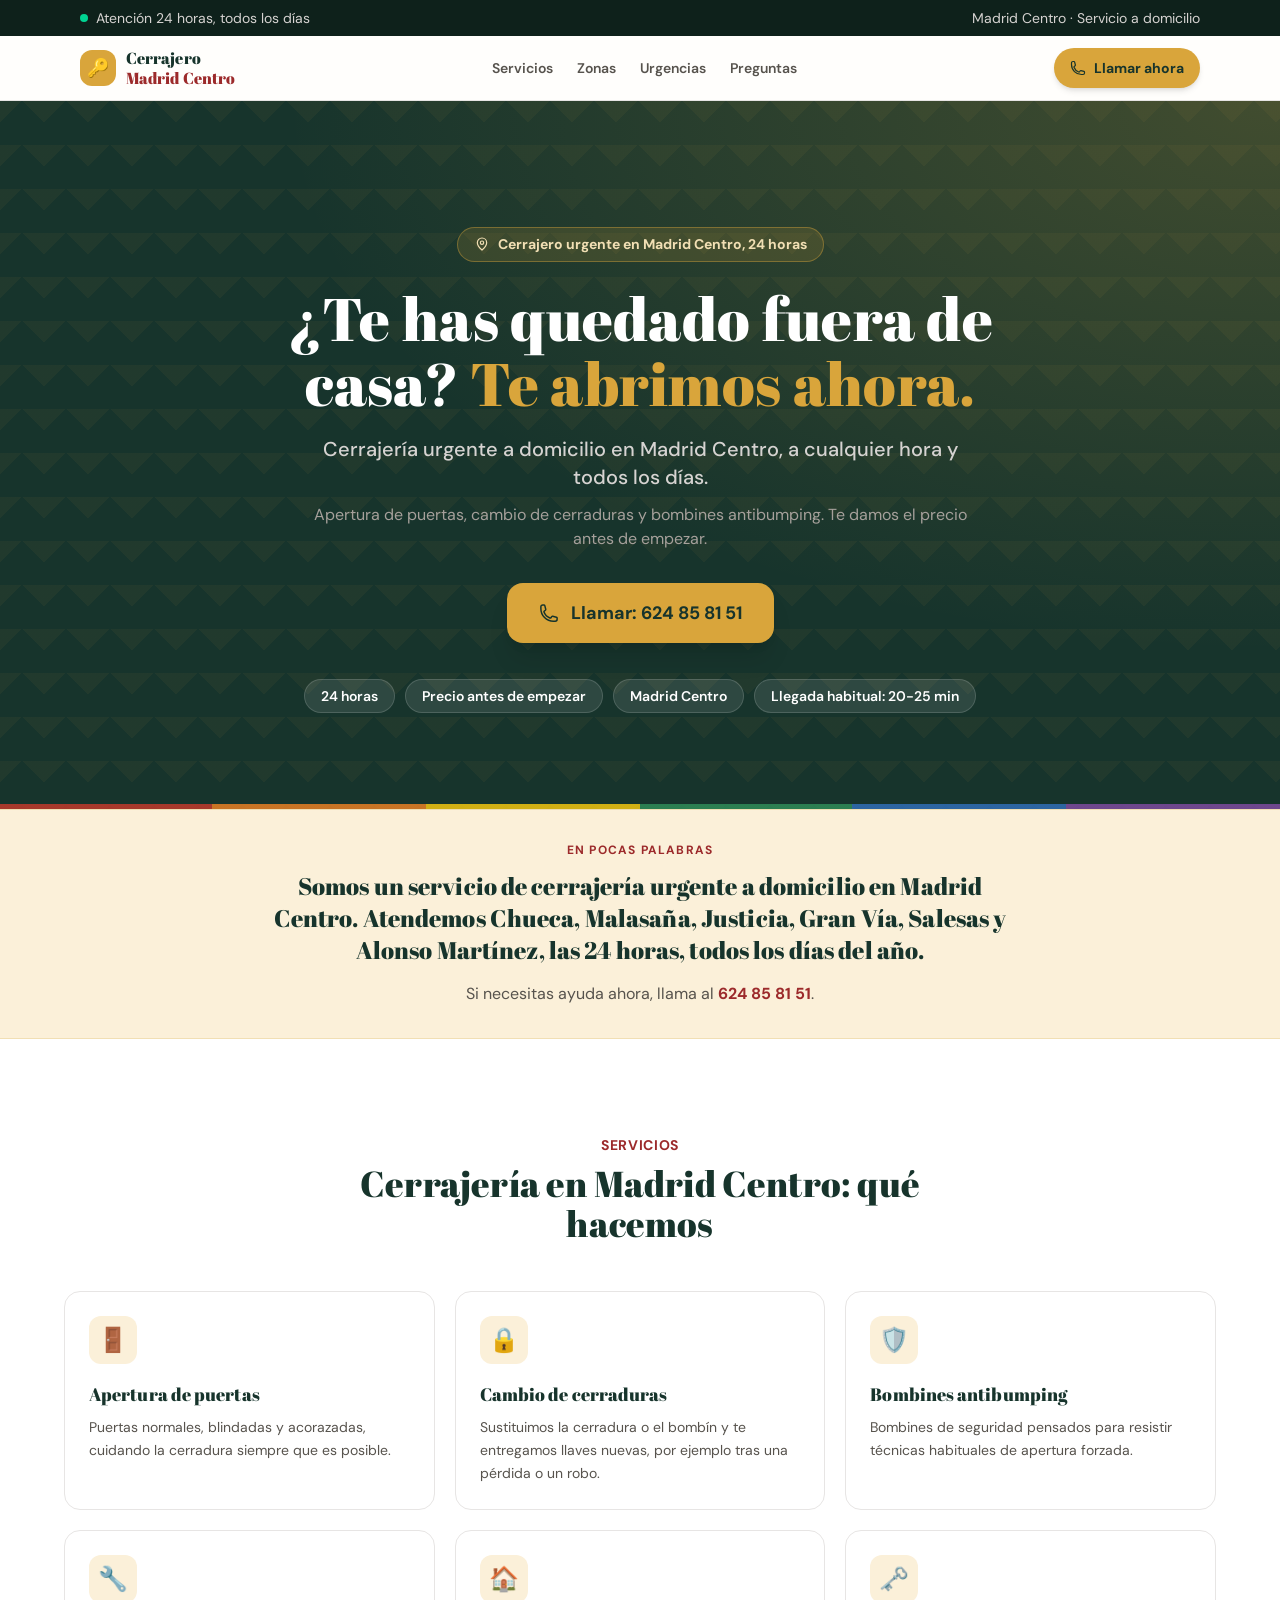
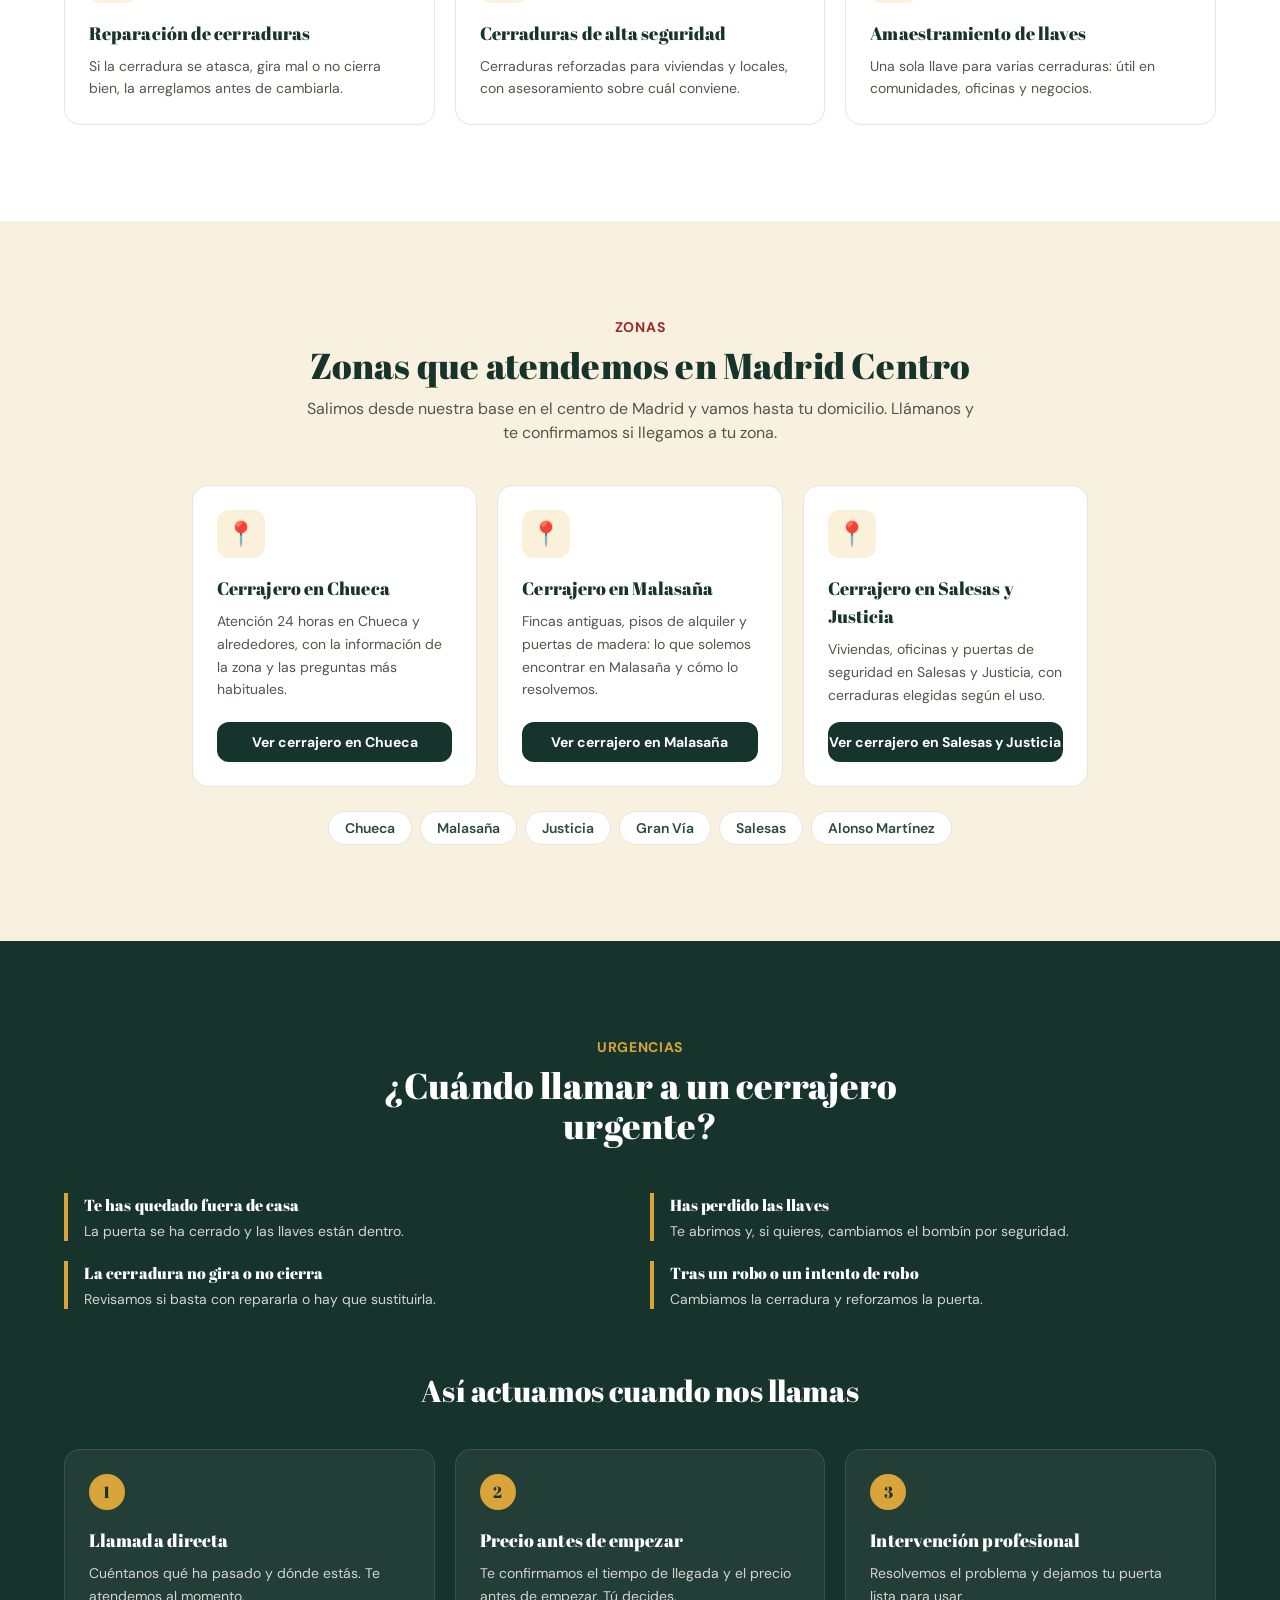
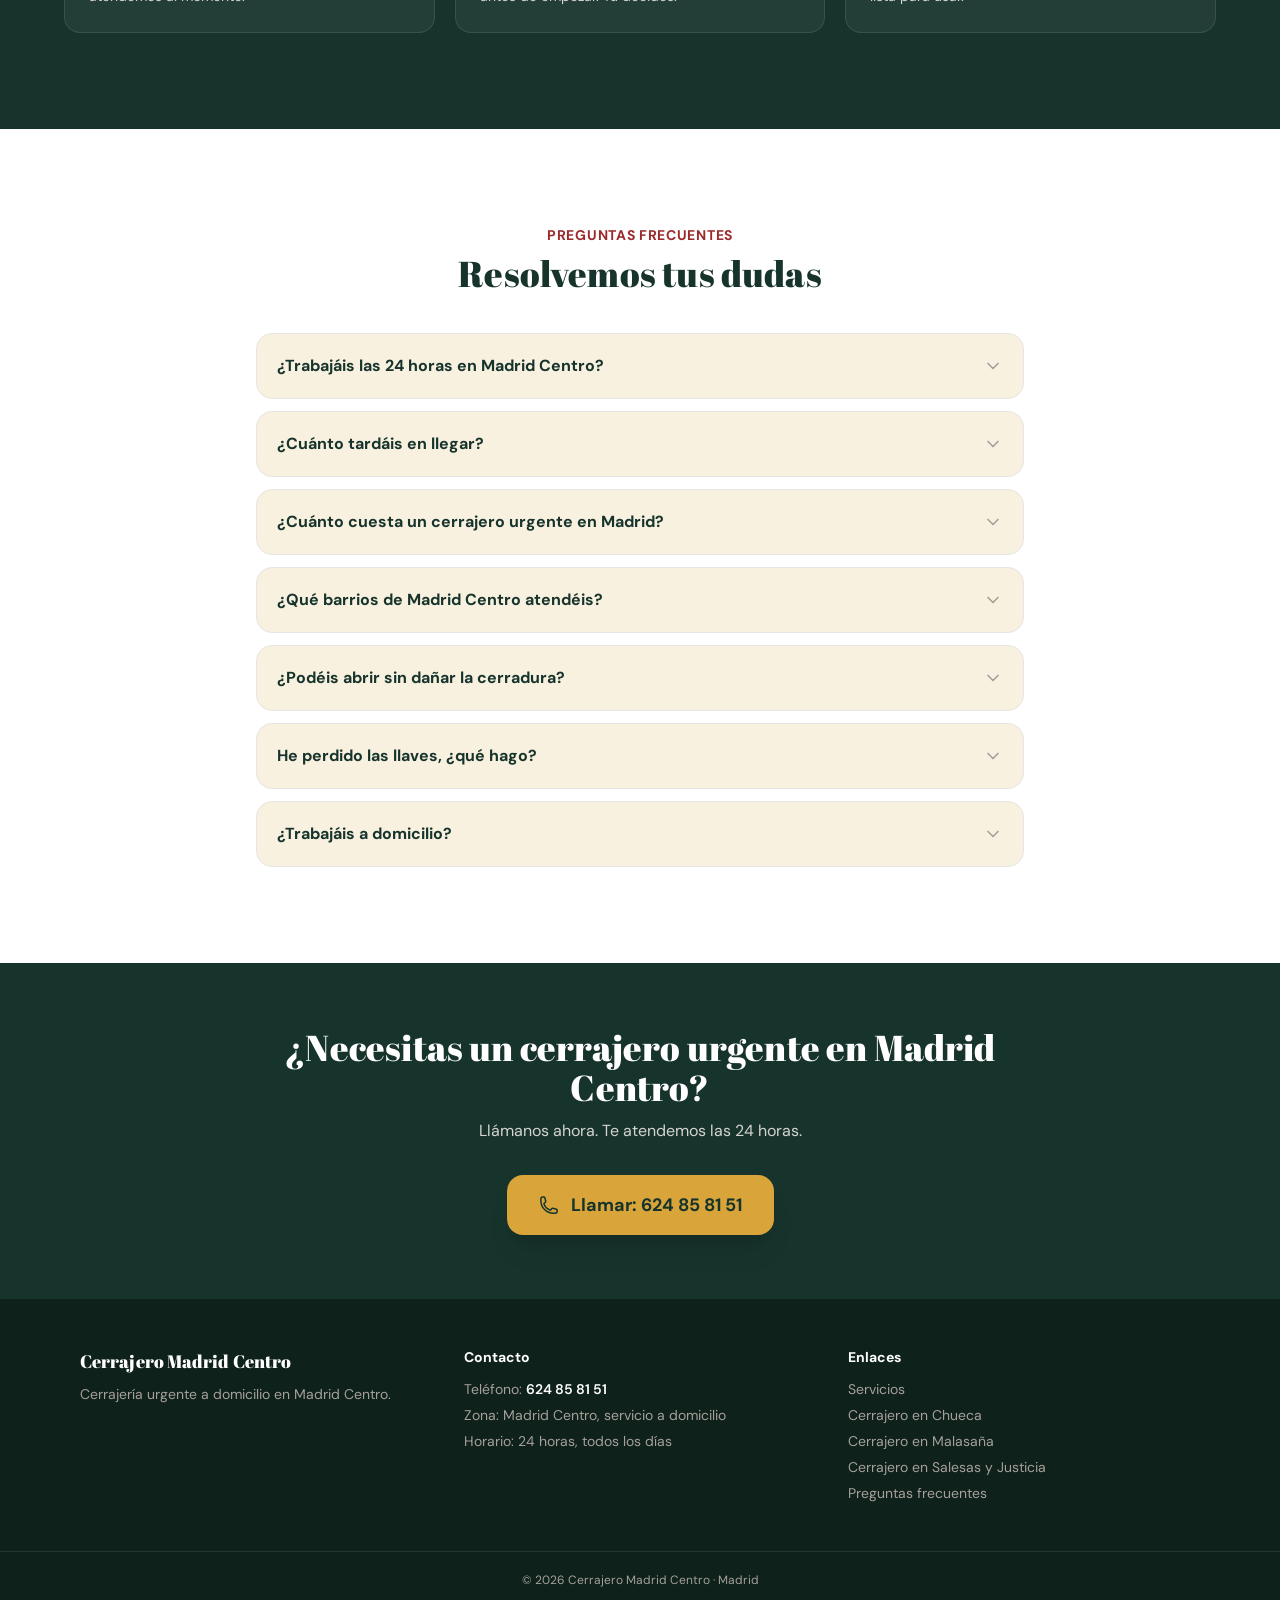
==== commit 32cb4cf5: "Add files via upload" ====
--- a/index.html
+++ b/index.html
@@ -181,7 +181,7 @@
       "name": "¿Cuánto tardáis en llegar?",
       "acceptedAnswer": {
         "@type": "Answer",
-        "text": "Depende de dónde estés y de la demanda del momento. Al llamar te damos un tiempo estimado de llegada."
+        "text": "Normalmente llegamos en 20-25 minutos a cualquier punto de Madrid Centro. Puede ser algo más si estamos atendiendo otro servicio o hay mucho tráfico; al llamar te damos el tiempo estimado."
       }
     },
     {
@@ -298,7 +298,7 @@
                     <li class="bg-white/10 border border-white/15 rounded-full px-4 py-1.5">24 horas</li>
                     <li class="bg-white/10 border border-white/15 rounded-full px-4 py-1.5">Precio antes de empezar</li>
                     <li class="bg-white/10 border border-white/15 rounded-full px-4 py-1.5">Madrid Centro</li>
-                    <li class="bg-white/10 border border-white/15 rounded-full px-4 py-1.5">Chueca</li>
+                    <li class="bg-white/10 border border-white/15 rounded-full px-4 py-1.5">Llegada habitual: 20-25 min</li>
                 </ul>
             </div>
             <div class="orgullo absolute inset-x-0 bottom-0" aria-hidden="true"></div>
@@ -360,12 +360,26 @@
                     <h2 class="font-display text-3xl md:text-4xl font-semibold text-ink-900 mb-3">Zonas que atendemos en Madrid Centro</h2>
                     <p class="text-stone-600">Salimos desde nuestra base en el centro de Madrid y vamos hasta tu domicilio. Llámanos y te confirmamos si llegamos a tu zona.</p>
                 </div>
-                <article class="flex flex-col bg-white p-6 rounded-2xl border border-stone-200 mb-6">
-                    <div class="w-12 h-12 rounded-xl bg-brand-50 flex items-center justify-center text-2xl mb-4">📍</div>
-                    <h3 class="font-display font-semibold text-lg text-ink-900 mb-2">Cerrajero en Chueca</h3>
-                    <p class="text-stone-600 text-sm leading-relaxed mb-4">Nuestro barrio: atención 24 horas en Chueca y alrededores, con la información de la zona y las preguntas más habituales de los vecinos.</p>
-                    <a href="/cerrajero-chueca" class="text-center bg-ink-900 hover:bg-ink-800 text-white font-bold text-sm py-2.5 rounded-xl transition">Ver cerrajero en Chueca</a>
-                </article>
+                <div class="grid md:grid-cols-3 gap-5 mb-6">
+                    <article class="flex flex-col bg-white p-6 rounded-2xl border border-stone-200">
+                        <div class="w-12 h-12 rounded-xl bg-brand-50 flex items-center justify-center text-2xl mb-4">📍</div>
+                        <h3 class="font-display font-semibold text-lg text-ink-900 mb-2">Cerrajero en Chueca</h3>
+                        <p class="text-stone-600 text-sm leading-relaxed mb-4 flex-1">Atención 24 horas en Chueca y alrededores, con la información de la zona y las preguntas más habituales.</p>
+                        <a href="/cerrajero-chueca" class="text-center bg-ink-900 hover:bg-ink-800 text-white font-bold text-sm py-2.5 rounded-xl transition">Ver cerrajero en Chueca</a>
+                    </article>
+                    <article class="flex flex-col bg-white p-6 rounded-2xl border border-stone-200">
+                        <div class="w-12 h-12 rounded-xl bg-brand-50 flex items-center justify-center text-2xl mb-4">📍</div>
+                        <h3 class="font-display font-semibold text-lg text-ink-900 mb-2">Cerrajero en Malasaña</h3>
+                        <p class="text-stone-600 text-sm leading-relaxed mb-4 flex-1">Fincas antiguas, pisos de alquiler y puertas de madera: lo que solemos encontrar en Malasaña y cómo lo resolvemos.</p>
+                        <a href="/cerrajero-malasana" class="text-center bg-ink-900 hover:bg-ink-800 text-white font-bold text-sm py-2.5 rounded-xl transition">Ver cerrajero en Malasaña</a>
+                    </article>
+                    <article class="flex flex-col bg-white p-6 rounded-2xl border border-stone-200">
+                        <div class="w-12 h-12 rounded-xl bg-brand-50 flex items-center justify-center text-2xl mb-4">📍</div>
+                        <h3 class="font-display font-semibold text-lg text-ink-900 mb-2">Cerrajero en Salesas y Justicia</h3>
+                        <p class="text-stone-600 text-sm leading-relaxed mb-4 flex-1">Viviendas, oficinas y puertas de seguridad en Salesas y Justicia, con cerraduras elegidas según el uso.</p>
+                        <a href="/cerrajero-salesas-justicia" class="text-center bg-ink-900 hover:bg-ink-800 text-white font-bold text-sm py-2.5 rounded-xl transition">Ver cerrajero en Salesas y Justicia</a>
+                    </article>
+                </div>
                 <ul class="flex flex-wrap justify-center gap-2 text-sm">
                     <li class="bg-white border border-stone-200 text-ink-800 font-semibold px-4 py-1.5 rounded-full">Chueca</li>
                     <li class="bg-white border border-stone-200 text-ink-800 font-semibold px-4 py-1.5 rounded-full">Malasaña</li>
@@ -427,7 +441,7 @@
                     <details class="bg-[#f9f1e0] border border-stone-200 rounded-2xl p-5">
                         <summary class="flex justify-between items-center gap-4 cursor-pointer font-bold text-ink-900">¿Cuánto tardáis en llegar?
                             <svg class="chev w-5 h-5 shrink-0 text-stone-400 transition"><use href="#i-chevron"/></svg></summary>
-                        <p class="mt-3 text-stone-600 text-sm leading-relaxed">Depende de dónde estés y de la demanda del momento. Al llamar te damos un tiempo estimado de llegada.</p>
+                        <p class="mt-3 text-stone-600 text-sm leading-relaxed">Normalmente llegamos en 20-25 minutos a cualquier punto de Madrid Centro. Puede ser algo más si estamos atendiendo otro servicio o hay mucho tráfico; al llamar te damos el tiempo estimado.</p>
                     </details>
                     <details class="bg-[#f9f1e0] border border-stone-200 rounded-2xl p-5">
                         <summary class="flex justify-between items-center gap-4 cursor-pointer font-bold text-ink-900">¿Cuánto cuesta un cerrajero urgente en Madrid?
@@ -492,6 +506,8 @@
                 <ul class="space-y-1.5">
                     <li><a href="#servicios" class="hover:text-white transition">Servicios</a></li>
                     <li><a href="/cerrajero-chueca" class="hover:text-white transition">Cerrajero en Chueca</a></li>
+                    <li><a href="/cerrajero-malasana" class="hover:text-white transition">Cerrajero en Malasaña</a></li>
+                    <li><a href="/cerrajero-salesas-justicia" class="hover:text-white transition">Cerrajero en Salesas y Justicia</a></li>
                     <li><a href="#faq" class="hover:text-white transition">Preguntas frecuentes</a></li>
                 </ul>
             </div>
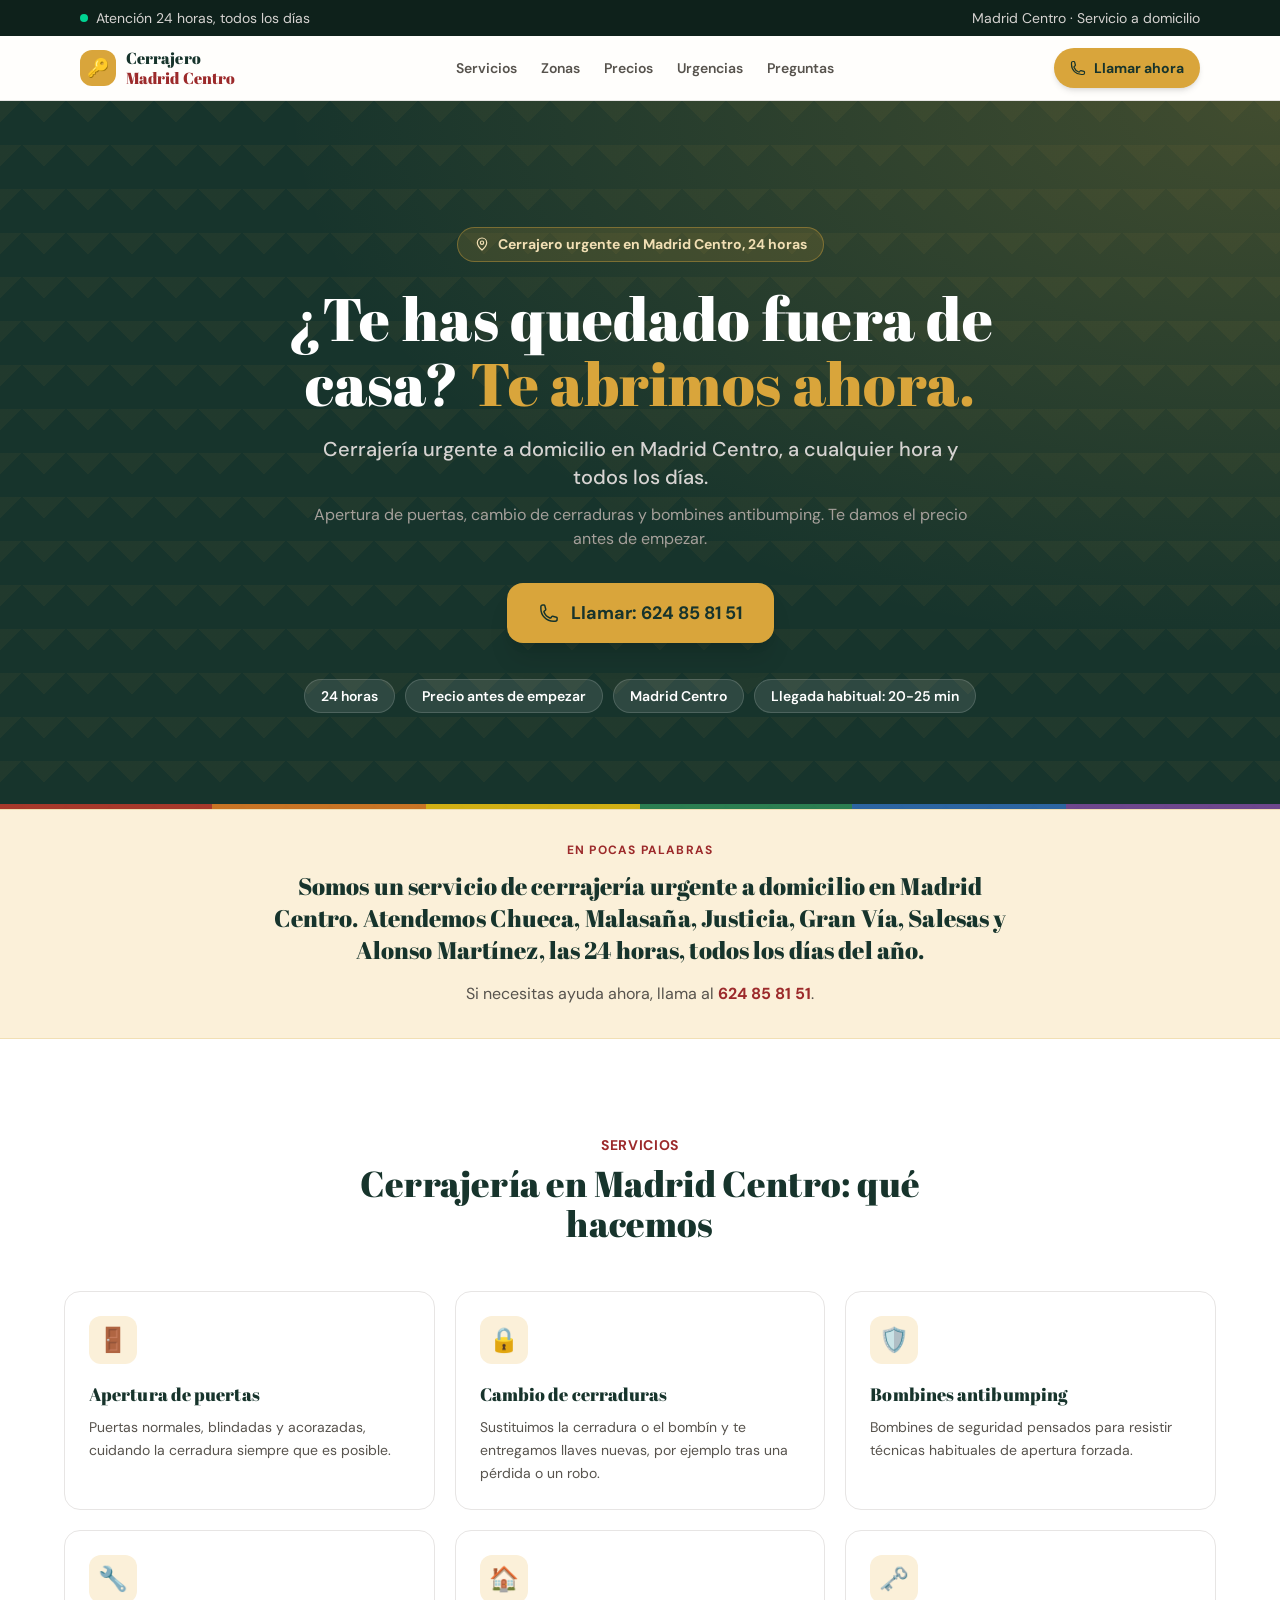
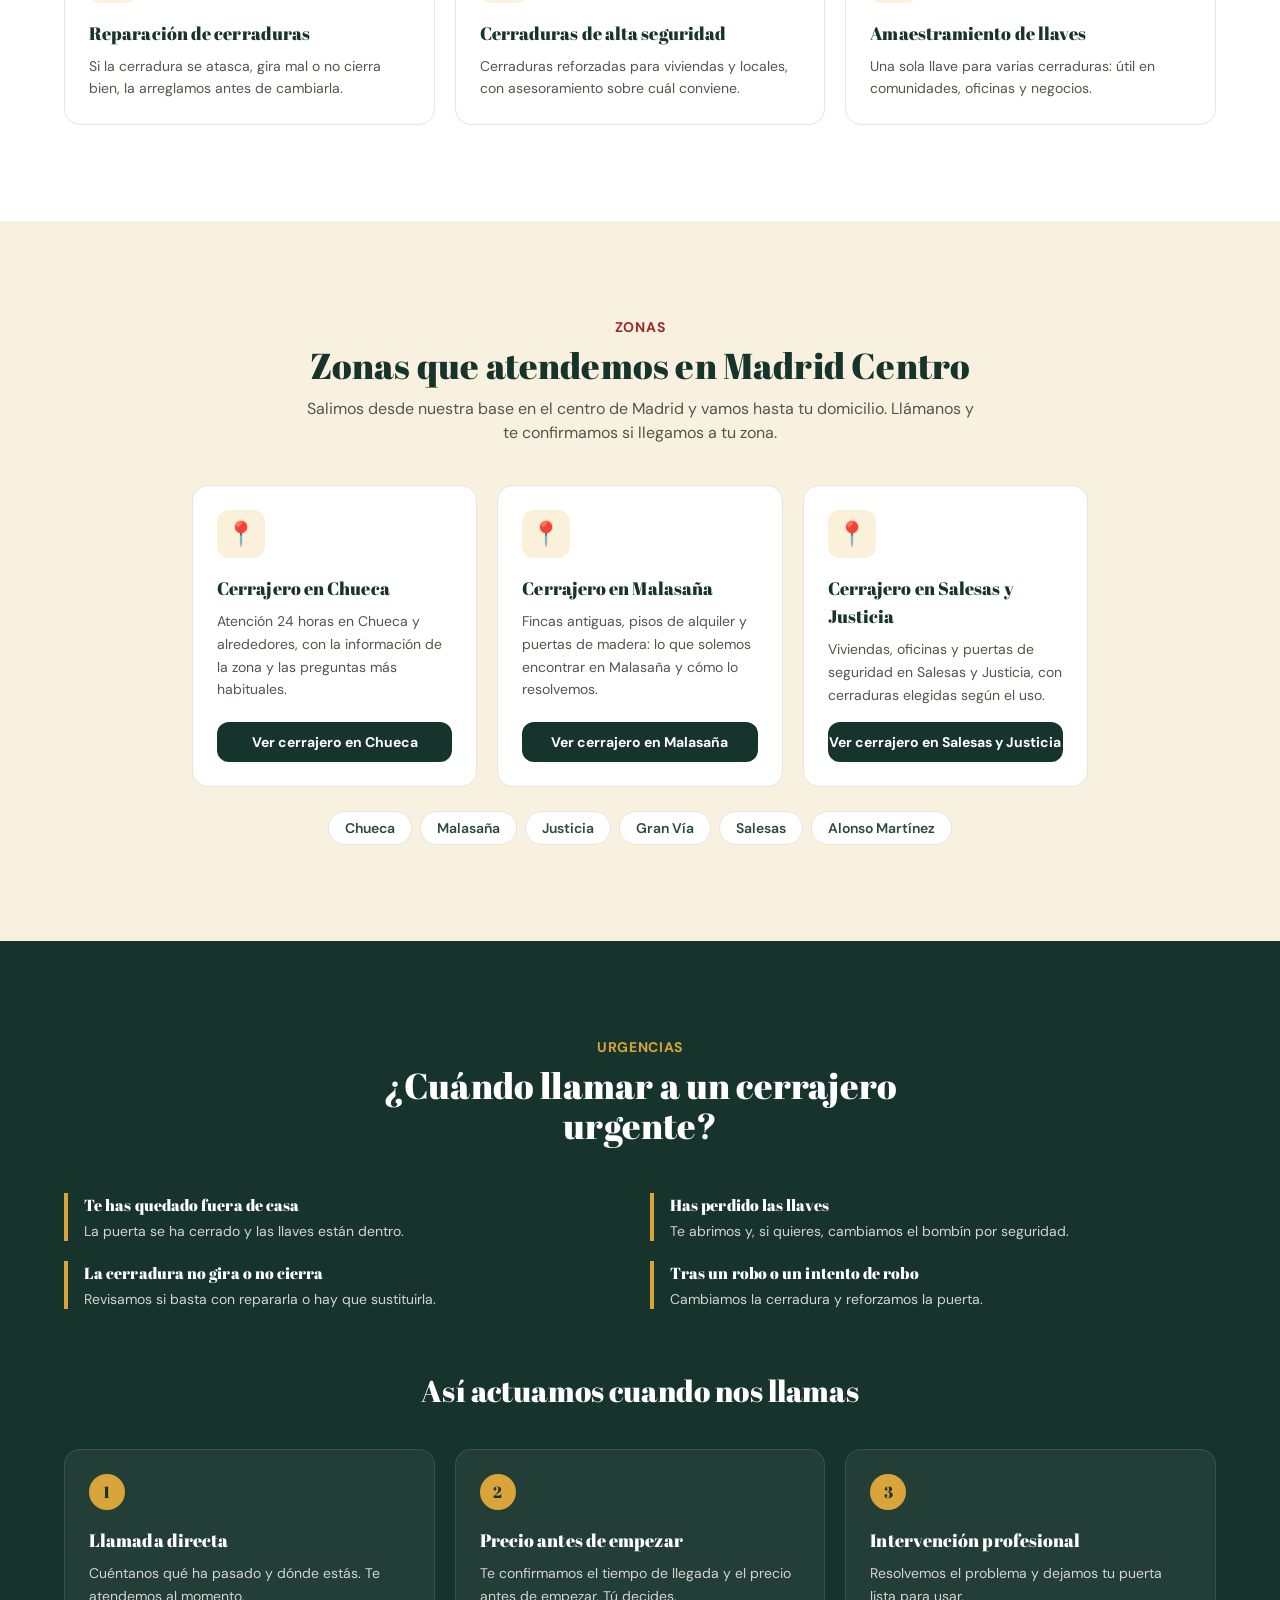
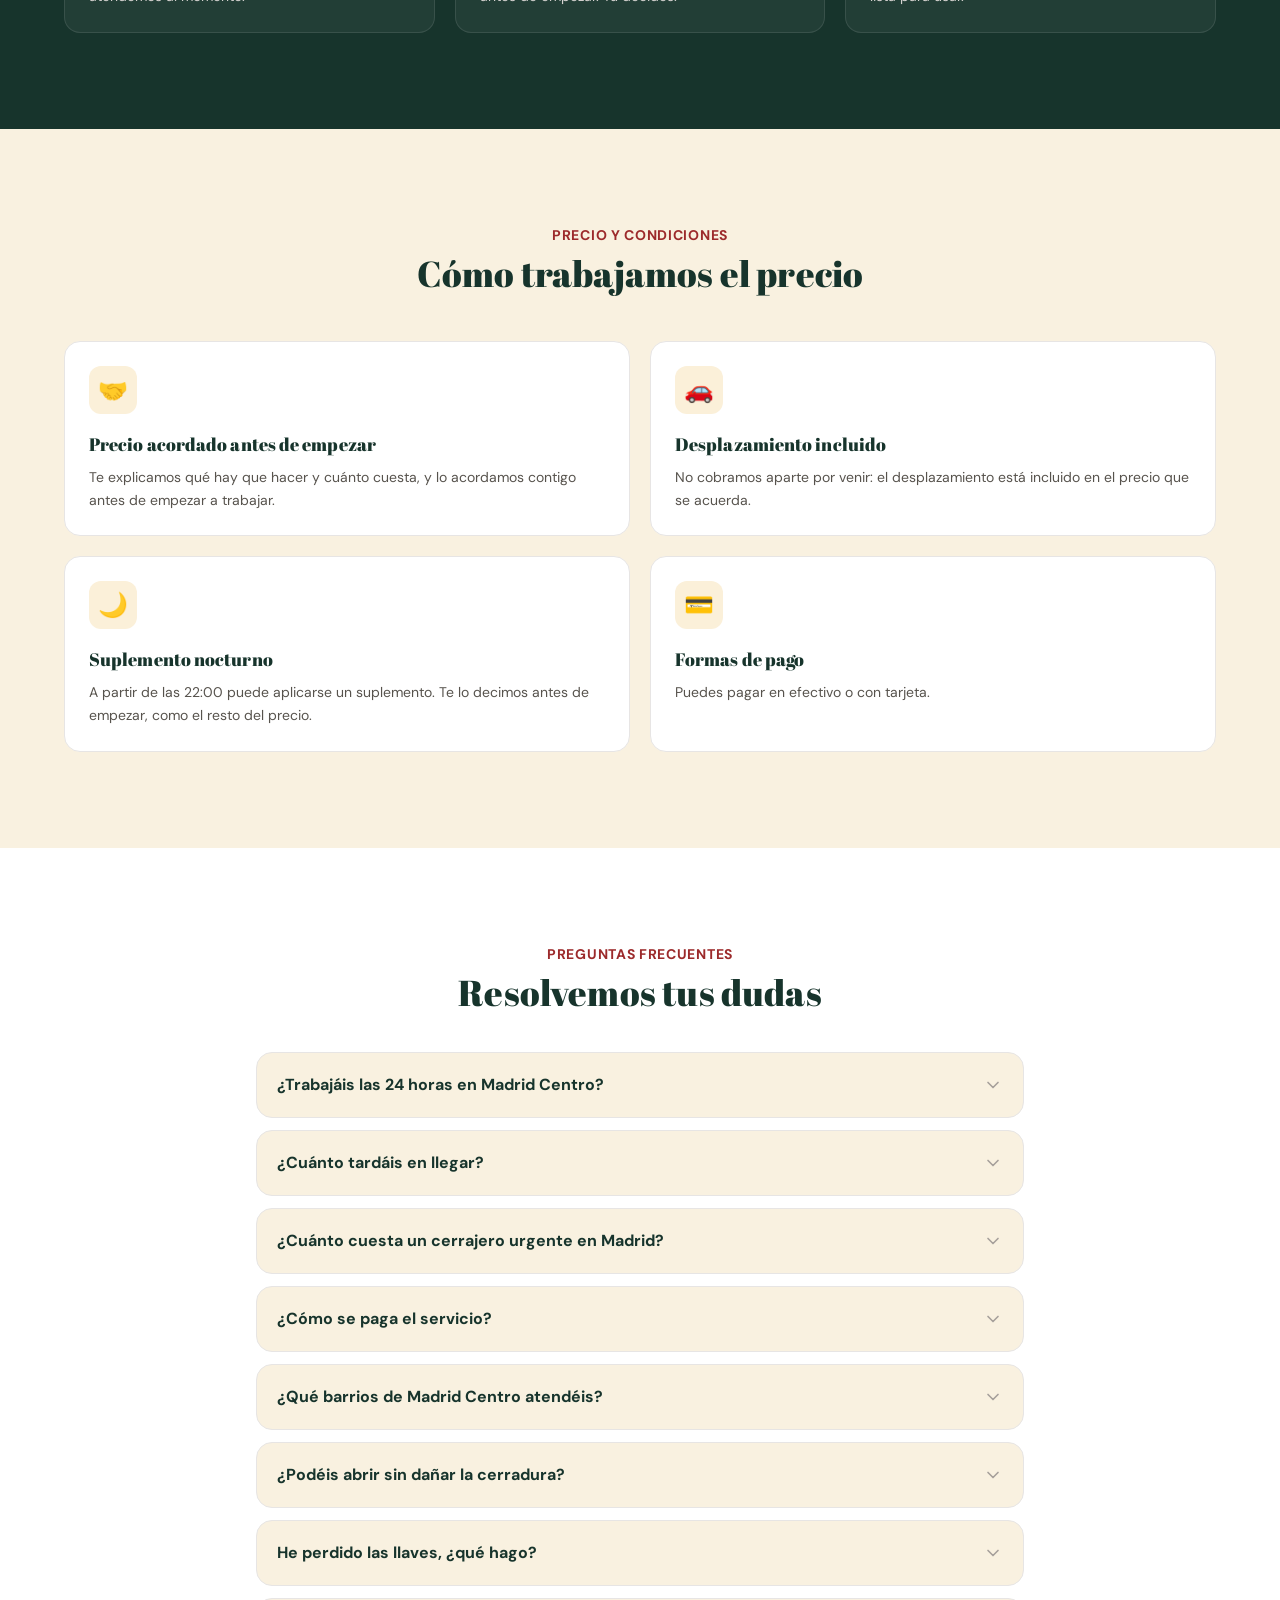
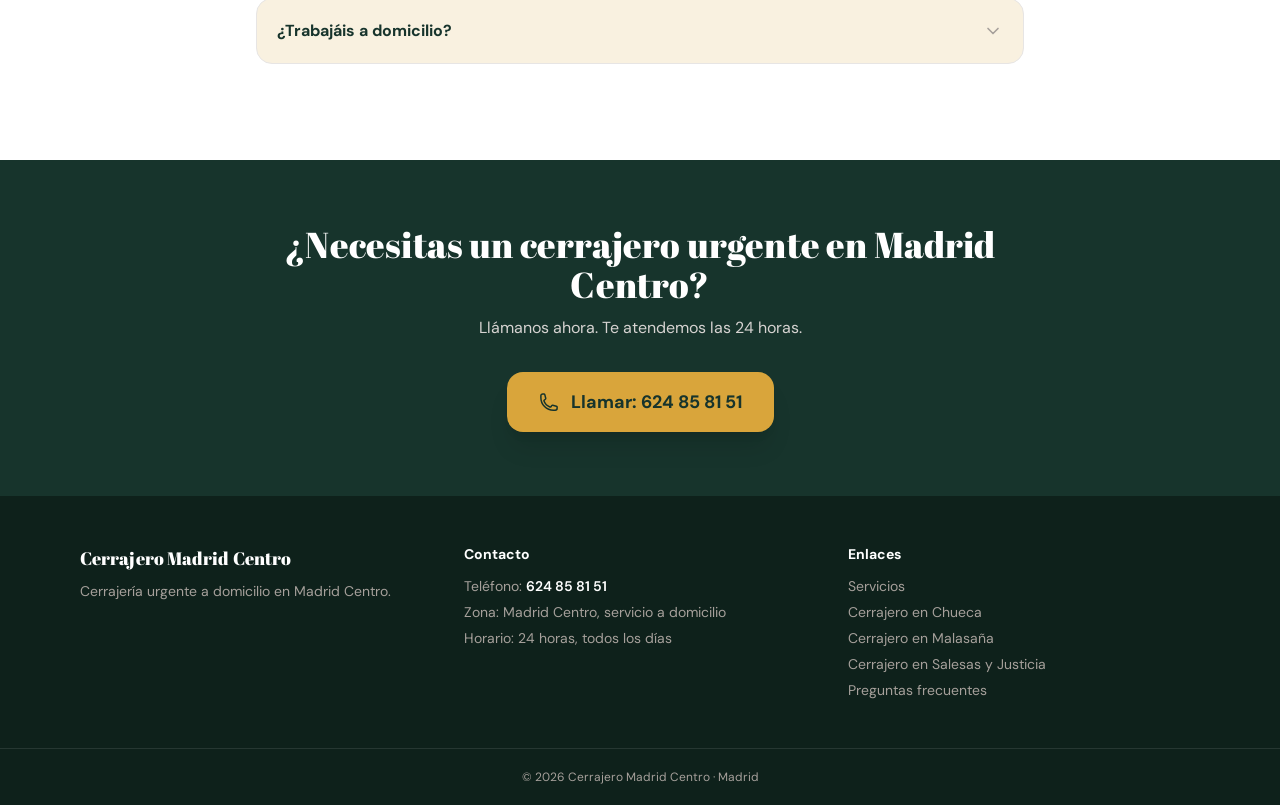
==== commit 854a2aae: "Add files via upload" ====
--- a/index.html
+++ b/index.html
@@ -47,6 +47,7 @@
       "image": "https://cerrajeromadridcentro.es/og-madrid-centro.jpg",
       "description": "Cerrajero urgente en Madrid Centro las 24 horas: apertura de puertas, cambio de cerraduras, bombines antibumping y reparación de cerraduras.",
       "telephone": "+34624858151",
+      "paymentAccepted": "Efectivo, tarjeta",
       "address": {
         "@type": "PostalAddress",
         "addressLocality": "Madrid",
@@ -189,7 +190,15 @@
       "name": "¿Cuánto cuesta un cerrajero urgente en Madrid?",
       "acceptedAnswer": {
         "@type": "Answer",
-        "text": "Depende del tipo de puerta, de la cerradura y de la hora. Te damos el precio antes de empezar para que no haya sorpresas."
+        "text": "Depende del tipo de puerta, de la cerradura y del horario. El precio se acuerda contigo antes de empezar y el desplazamiento está incluido. A partir de las 22:00 puede aplicarse un suplemento, que te decimos antes de empezar."
+      }
+    },
+    {
+      "@type": "Question",
+      "name": "¿Cómo se paga el servicio?",
+      "acceptedAnswer": {
+        "@type": "Answer",
+        "text": "Puedes pagar en efectivo o con tarjeta."
       }
     },
     {
@@ -263,6 +272,7 @@
             <nav class="hidden lg:flex items-center gap-6 text-sm font-semibold text-stone-600" aria-label="Principal">
                 <a href="#servicios" class="hover:text-ink-900 transition">Servicios</a>
                 <a href="#zonas" class="hover:text-ink-900 transition">Zonas</a>
+                <a href="#precios" class="hover:text-ink-900 transition">Precios</a>
                 <a href="#urgencias" class="hover:text-ink-900 transition">Urgencias</a>
                 <a href="#faq" class="hover:text-ink-900 transition">Preguntas</a>
             </nav>
@@ -426,6 +436,37 @@
             </div>
         </section>
 
+        <section id="precios" class="py-16 md:py-24 px-4">
+            <div class="max-w-6xl mx-auto">
+                <div class="text-center max-w-2xl mx-auto mb-12">
+                    <p class="text-brand-700 font-bold text-sm uppercase tracking-wider mb-2">Precio y condiciones</p>
+                    <h2 class="font-display text-3xl md:text-4xl font-semibold text-ink-900">Cómo trabajamos el precio</h2>
+                </div>
+                <div class="grid sm:grid-cols-2 gap-5">
+                    <article class="bg-white p-6 rounded-2xl border border-stone-200">
+                        <div class="w-12 h-12 rounded-xl bg-brand-50 flex items-center justify-center text-2xl mb-4">🤝</div>
+                        <h3 class="font-display font-semibold text-lg text-ink-900 mb-2">Precio acordado antes de empezar</h3>
+                        <p class="text-stone-600 text-sm leading-relaxed">Te explicamos qué hay que hacer y cuánto cuesta, y lo acordamos contigo antes de empezar a trabajar.</p>
+                    </article>
+                    <article class="bg-white p-6 rounded-2xl border border-stone-200">
+                        <div class="w-12 h-12 rounded-xl bg-brand-50 flex items-center justify-center text-2xl mb-4">🚗</div>
+                        <h3 class="font-display font-semibold text-lg text-ink-900 mb-2">Desplazamiento incluido</h3>
+                        <p class="text-stone-600 text-sm leading-relaxed">No cobramos aparte por venir: el desplazamiento está incluido en el precio que se acuerda.</p>
+                    </article>
+                    <article class="bg-white p-6 rounded-2xl border border-stone-200">
+                        <div class="w-12 h-12 rounded-xl bg-brand-50 flex items-center justify-center text-2xl mb-4">🌙</div>
+                        <h3 class="font-display font-semibold text-lg text-ink-900 mb-2">Suplemento nocturno</h3>
+                        <p class="text-stone-600 text-sm leading-relaxed">A partir de las 22:00 puede aplicarse un suplemento. Te lo decimos antes de empezar, como el resto del precio.</p>
+                    </article>
+                    <article class="bg-white p-6 rounded-2xl border border-stone-200">
+                        <div class="w-12 h-12 rounded-xl bg-brand-50 flex items-center justify-center text-2xl mb-4">💳</div>
+                        <h3 class="font-display font-semibold text-lg text-ink-900 mb-2">Formas de pago</h3>
+                        <p class="text-stone-600 text-sm leading-relaxed">Puedes pagar en efectivo o con tarjeta.</p>
+                    </article>
+                </div>
+            </div>
+        </section>
+
         <section id="faq" class="py-16 md:py-24 px-4 bg-white">
             <div class="max-w-3xl mx-auto">
                 <div class="text-center mb-10">
@@ -446,7 +487,12 @@
                     <details class="bg-[#f9f1e0] border border-stone-200 rounded-2xl p-5">
                         <summary class="flex justify-between items-center gap-4 cursor-pointer font-bold text-ink-900">¿Cuánto cuesta un cerrajero urgente en Madrid?
                             <svg class="chev w-5 h-5 shrink-0 text-stone-400 transition"><use href="#i-chevron"/></svg></summary>
-                        <p class="mt-3 text-stone-600 text-sm leading-relaxed">Depende del tipo de puerta, de la cerradura y de la hora. Te damos el precio antes de empezar para que no haya sorpresas.</p>
+                        <p class="mt-3 text-stone-600 text-sm leading-relaxed">Depende del tipo de puerta, de la cerradura y del horario. El precio se acuerda contigo antes de empezar y el desplazamiento está incluido. A partir de las 22:00 puede aplicarse un suplemento, que te decimos antes de empezar.</p>
+                    </details>
+                    <details class="bg-[#f9f1e0] border border-stone-200 rounded-2xl p-5">
+                        <summary class="flex justify-between items-center gap-4 cursor-pointer font-bold text-ink-900">¿Cómo se paga el servicio?
+                            <svg class="chev w-5 h-5 shrink-0 text-stone-400 transition"><use href="#i-chevron"/></svg></summary>
+                        <p class="mt-3 text-stone-600 text-sm leading-relaxed">Puedes pagar en efectivo o con tarjeta.</p>
                     </details>
                     <details class="bg-[#f9f1e0] border border-stone-200 rounded-2xl p-5">
                         <summary class="flex justify-between items-center gap-4 cursor-pointer font-bold text-ink-900">¿Qué barrios de Madrid Centro atendéis?
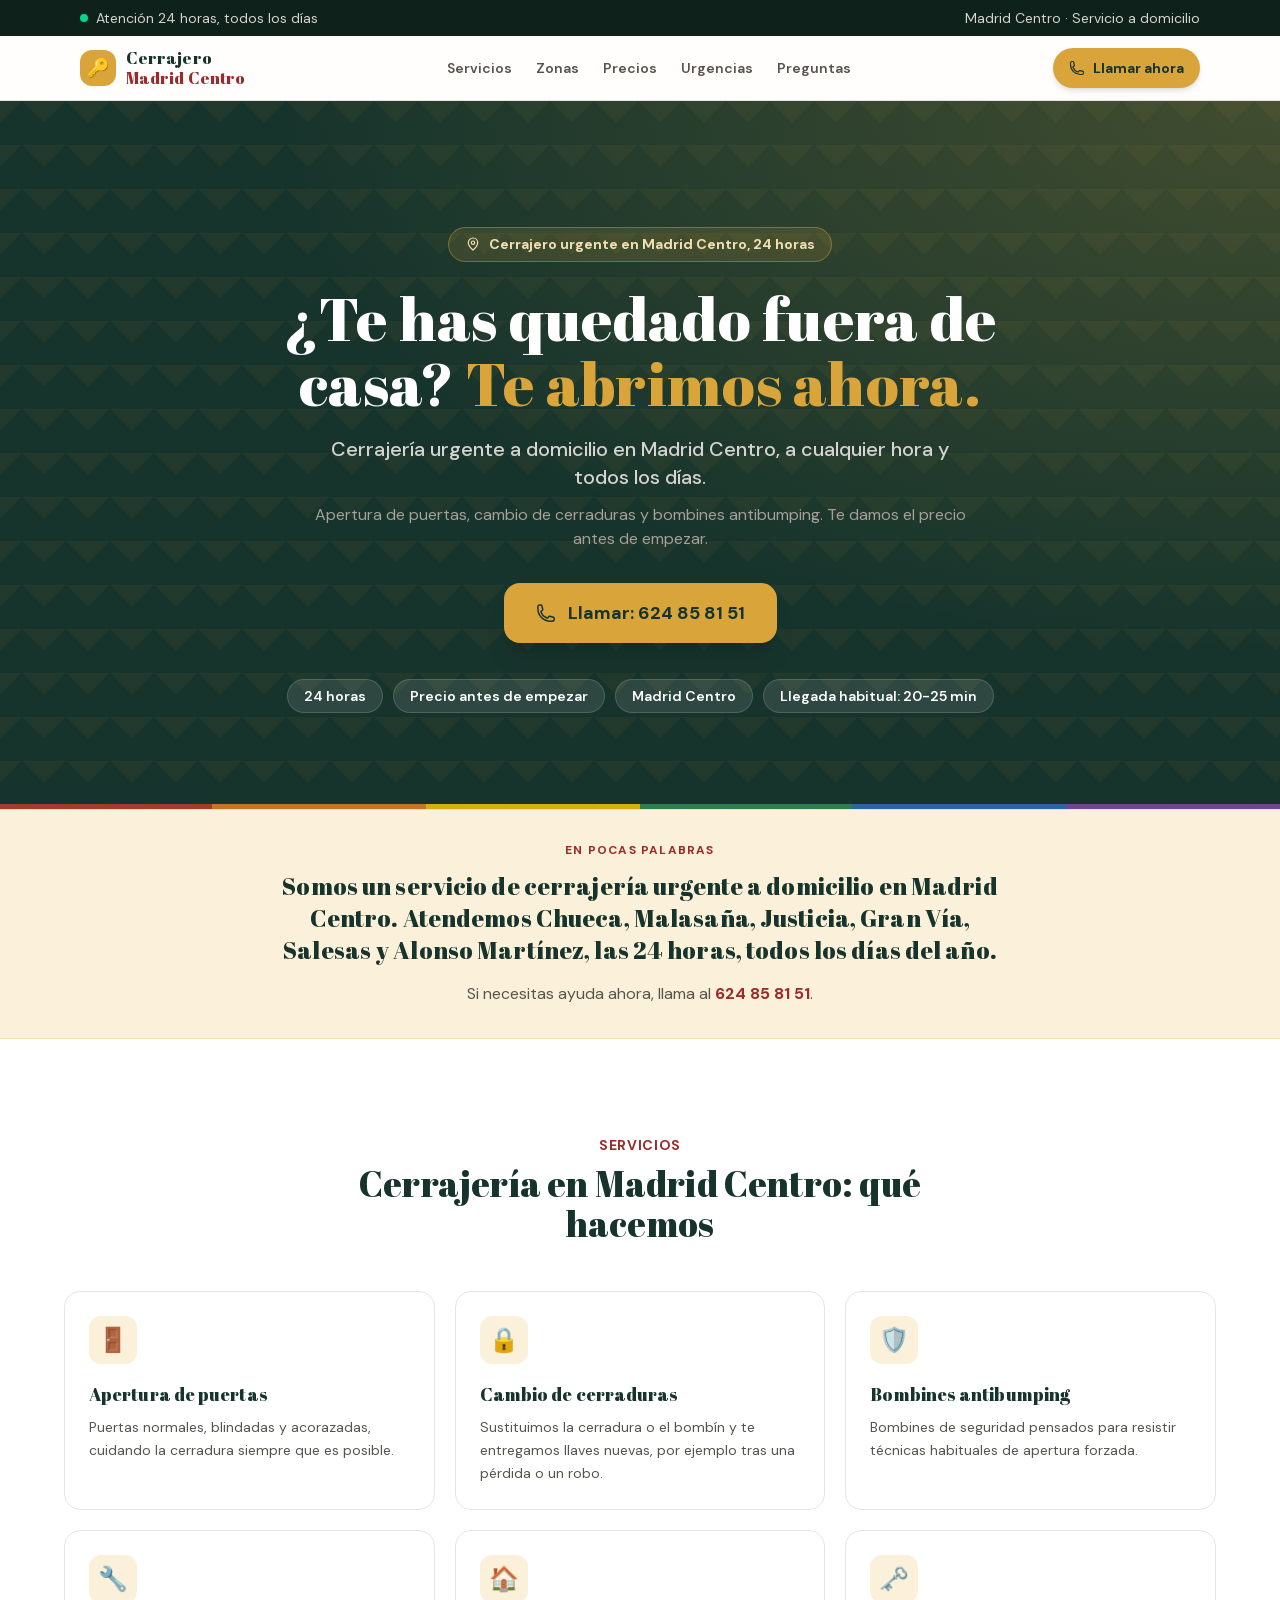
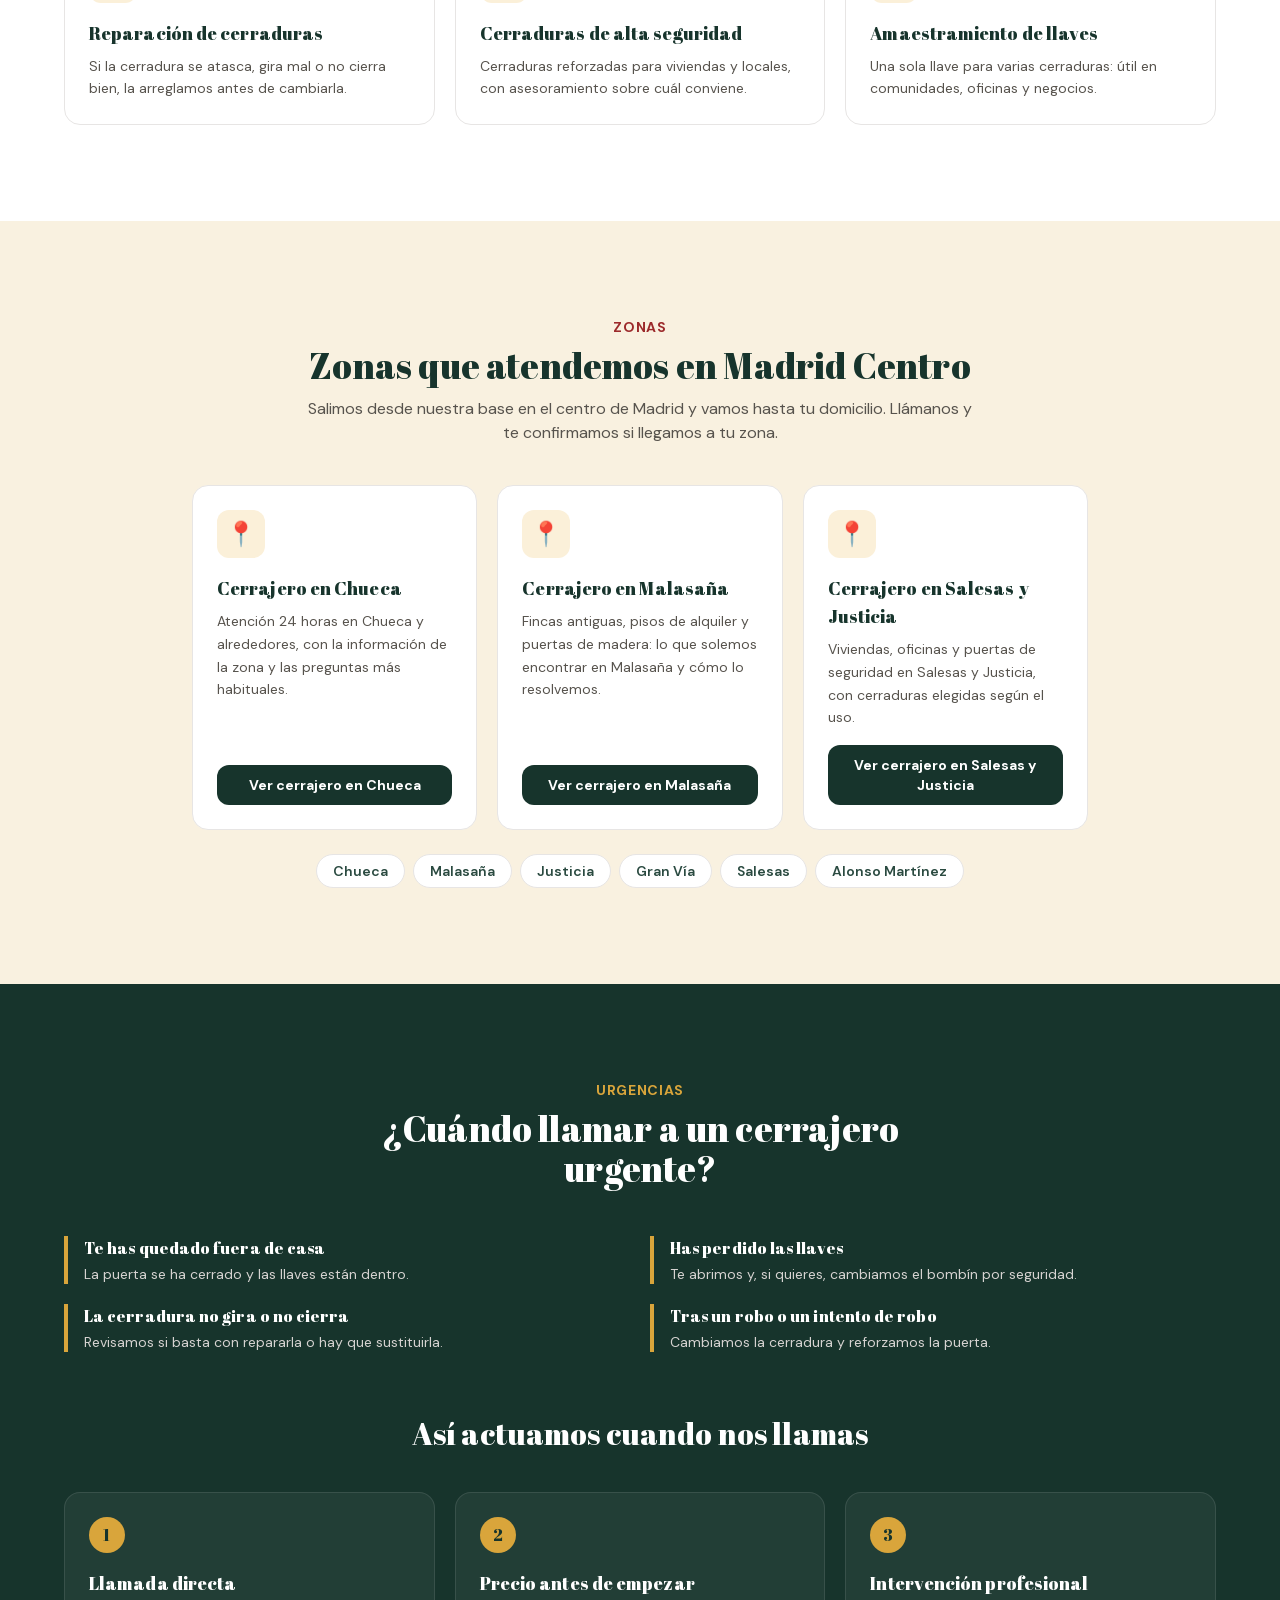
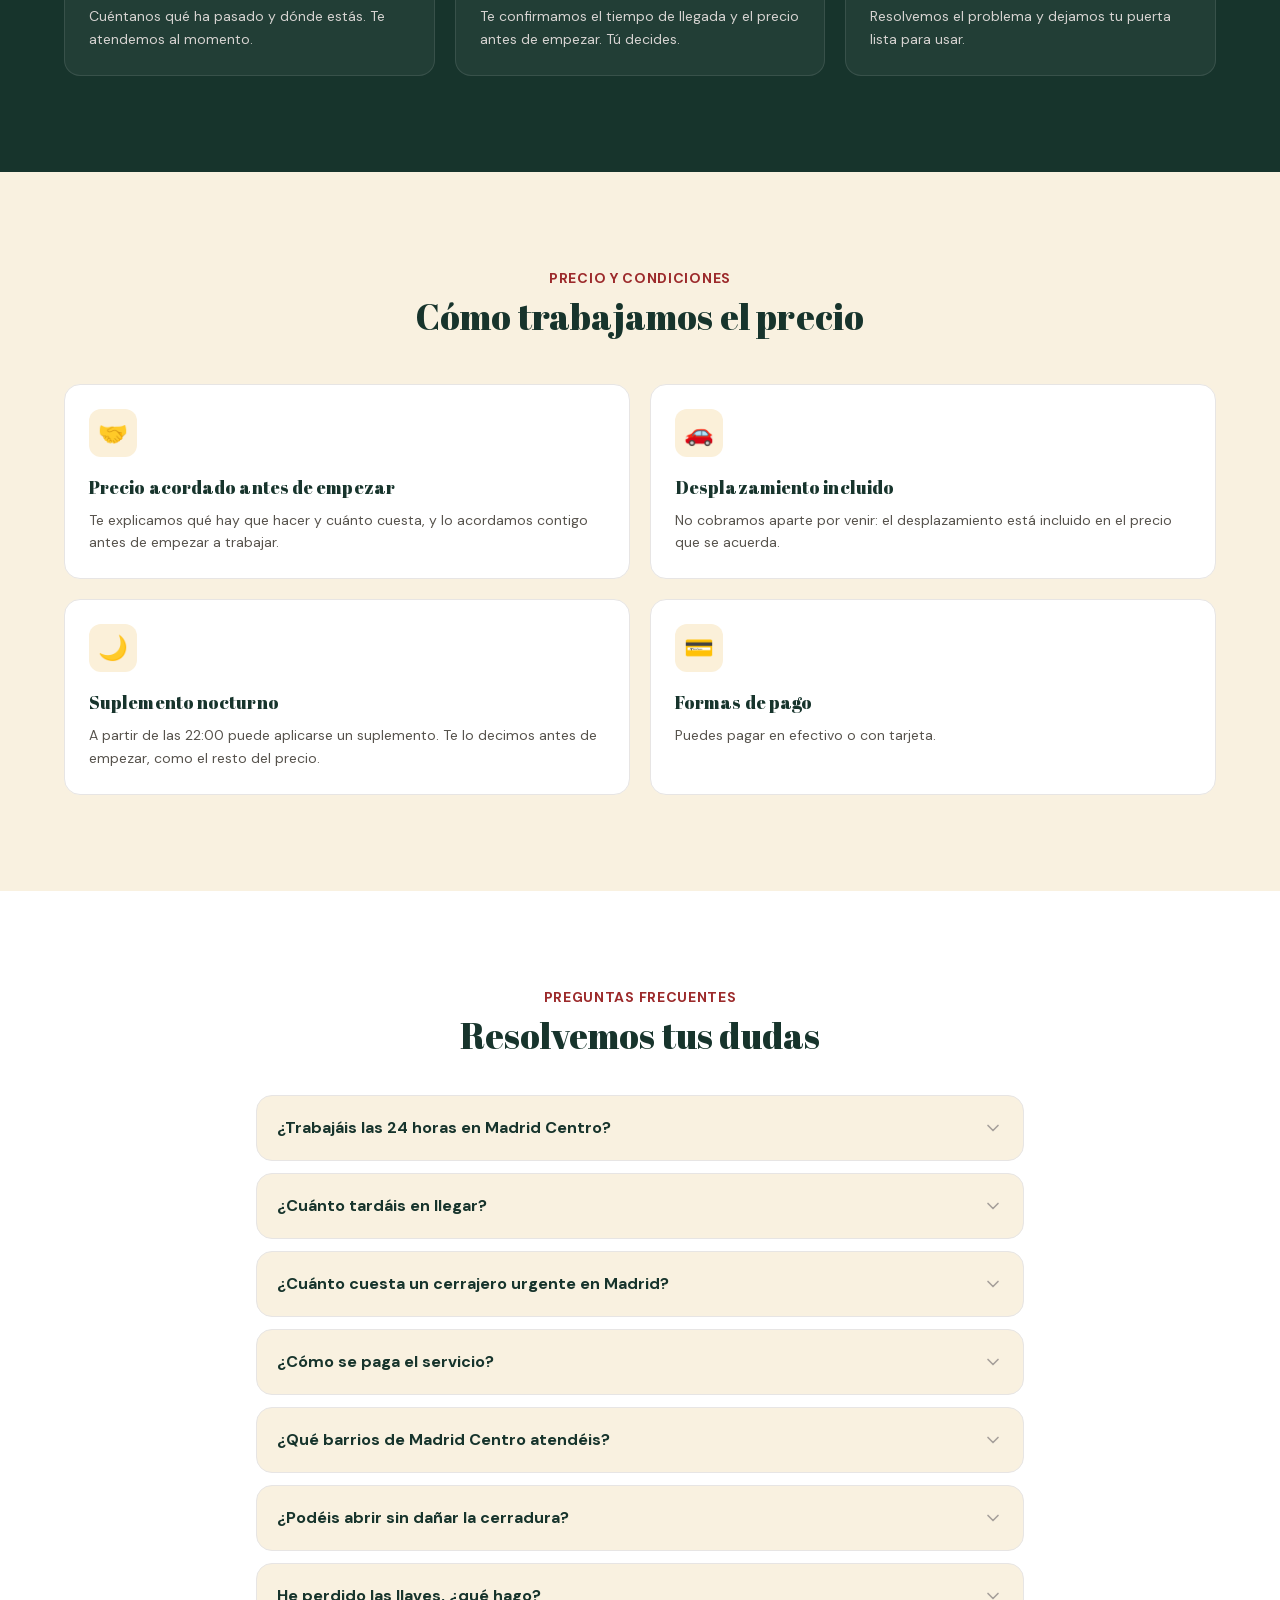
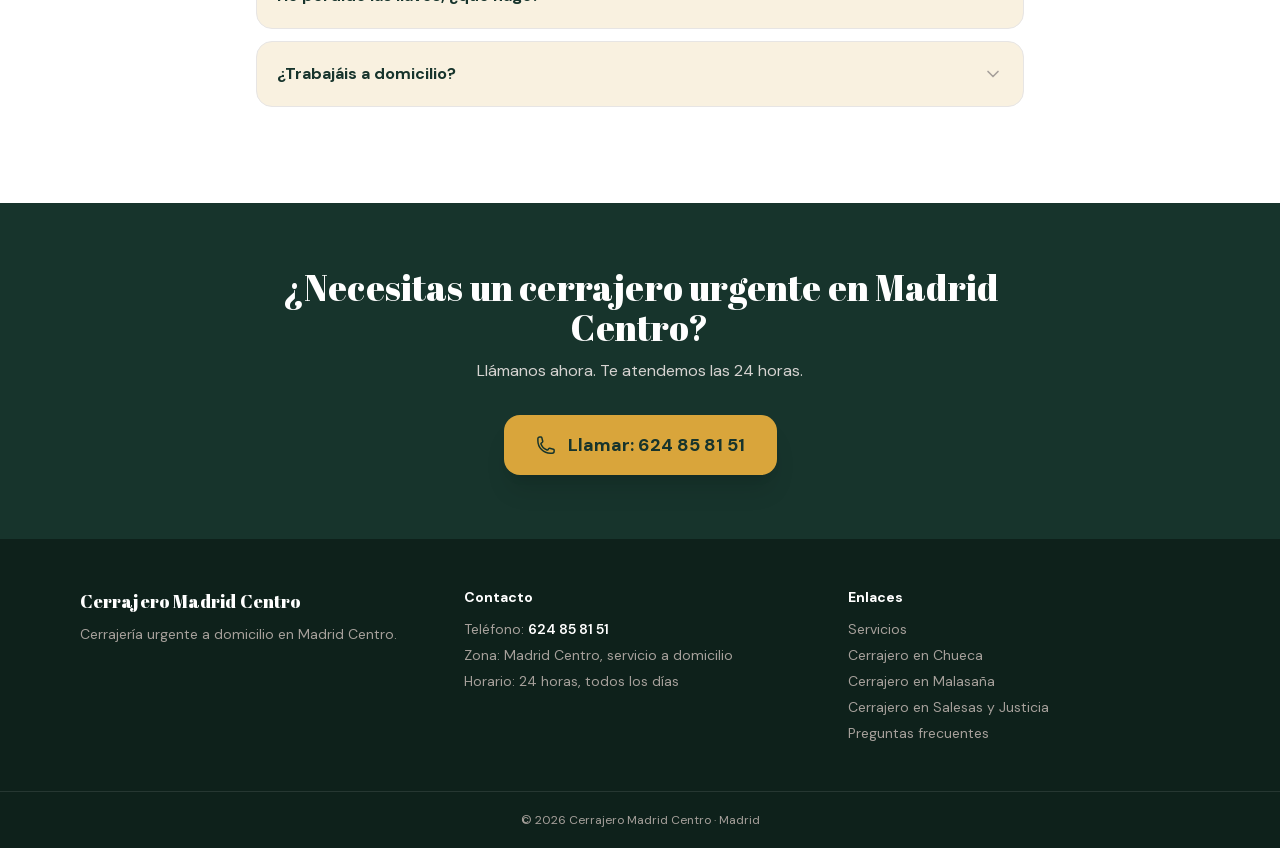
==== commit 38c6333f: "Add files via upload" ====
--- a/index.html
+++ b/index.html
@@ -27,11 +27,8 @@
     <meta name="twitter:description" content="Cerrajero urgente en Madrid Centro las 24 horas: apertura de puertas, cambio de cerraduras y bombines antibumping. Llama al 624 85 81 51.">
     <meta name="twitter:image" content="https://cerrajeromadridcentro.es/og-madrid-centro.jpg">
 
-    <!-- Tipografías: se cargan sin bloquear el pintado de la página -->
-    <link rel="preconnect" href="https://fonts.googleapis.com">
-    <link rel="preconnect" href="https://fonts.gstatic.com" crossorigin>
-    <link rel="preload" as="style" href="https://fonts.googleapis.com/css2?family=DM+Sans:wght@400;500;600;700&family=Abril+Fatface&display=swap" onload="this.onload=null;this.rel='stylesheet'">
-    <noscript><link rel="stylesheet" href="https://fonts.googleapis.com/css2?family=DM+Sans:wght@400;500;600;700&family=Abril+Fatface&display=swap"></noscript>
+    <link rel="preload" href="/dmsans.woff" as="font" type="font/woff" crossorigin>
+    <link rel="preload" href="/abrilfatface.woff" as="font" type="font/woff" crossorigin>
     <link rel="stylesheet" href="/estilos.css">
 
     <script type="application/ld+json">
--- a/estilos.css
+++ b/estilos.css
@@ -1215,3 +1215,7 @@
         details > summary::-webkit-details-marker { display: none; }
         details[open] .chev { transform: rotate(180deg); }
         @media (prefers-reduced-motion: reduce) { html { scroll-behavior: auto; } .animate-ping, .animate-pulse { animation: none; } }
+
+/* Tipografías alojadas en esta web (sin peticiones a Google Fonts) */
+@font-face { font-family: "DM Sans"; font-style: normal; font-weight: 400 700; font-display: swap; src: url(/dmsans.woff) format("woff"); }
+@font-face { font-family: "Abril Fatface"; font-style: normal; font-weight: 400; font-display: swap; src: url(/abrilfatface.woff) format("woff"); }
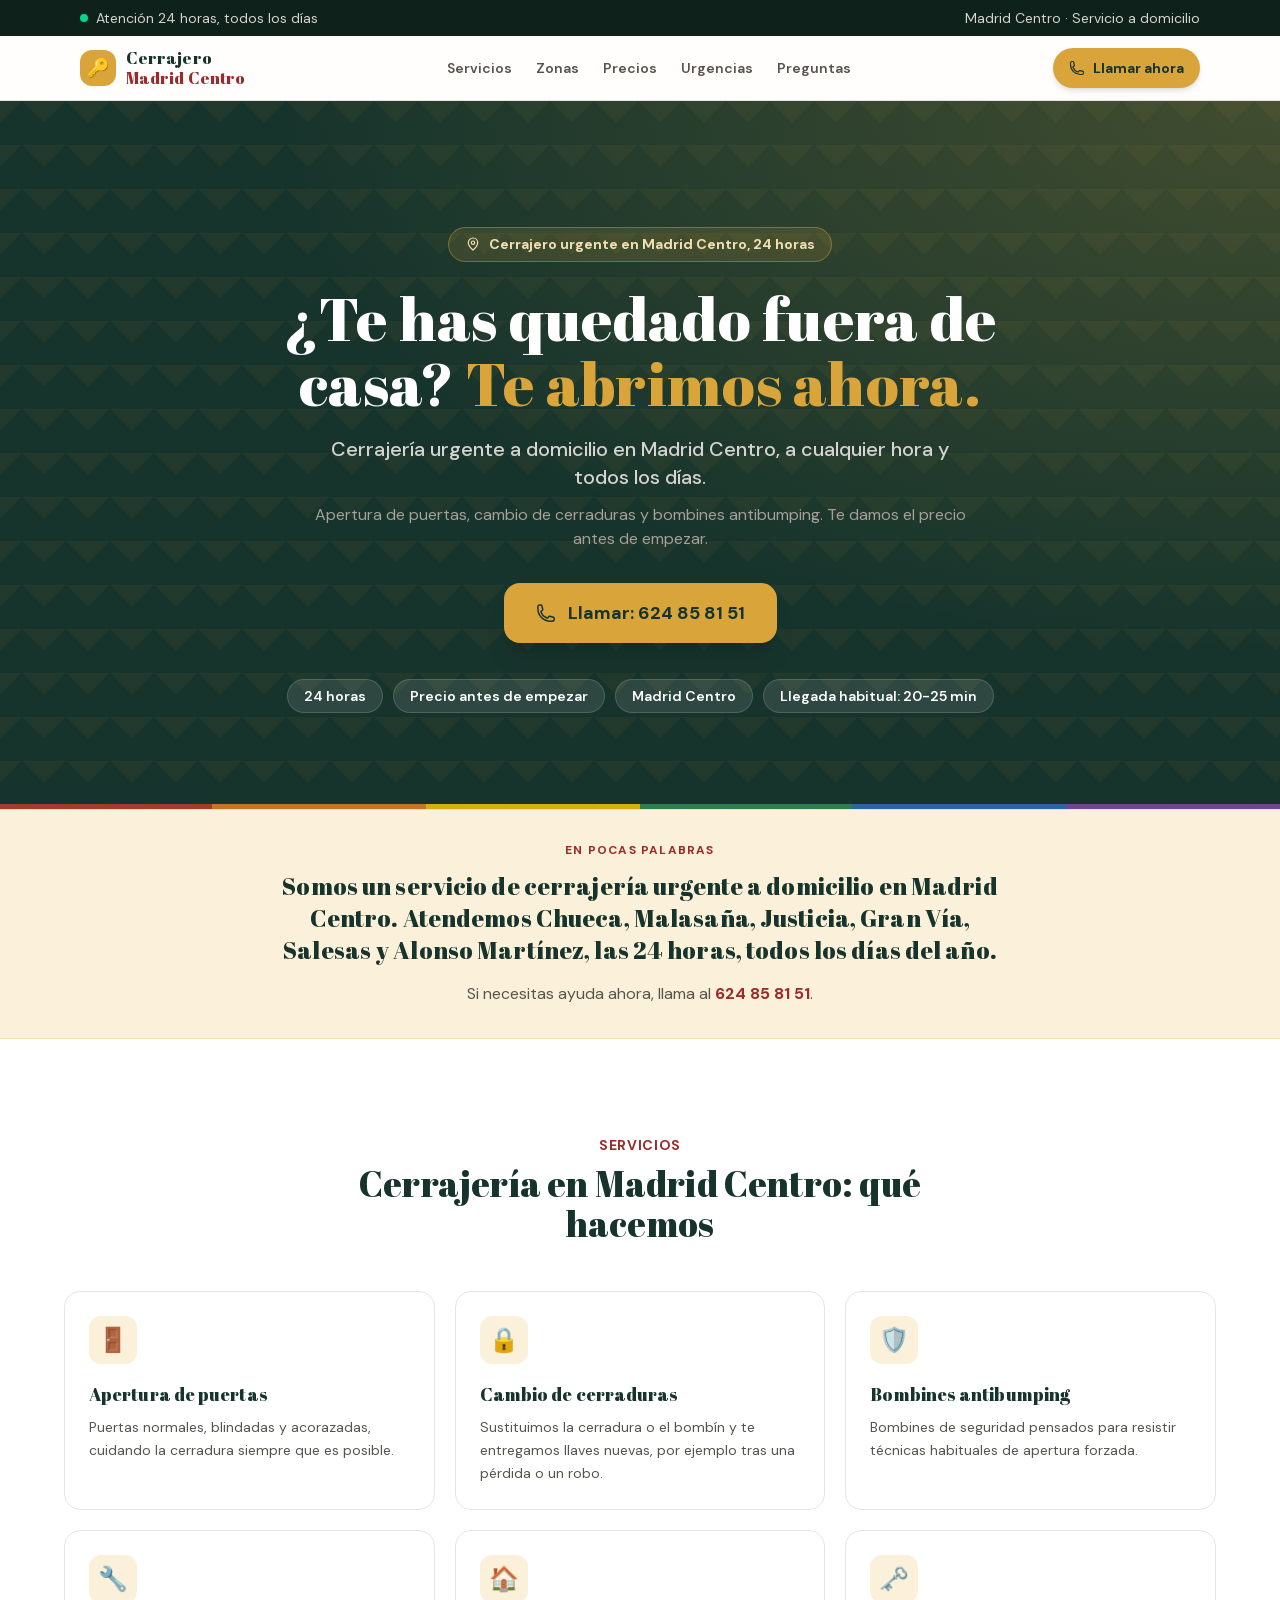
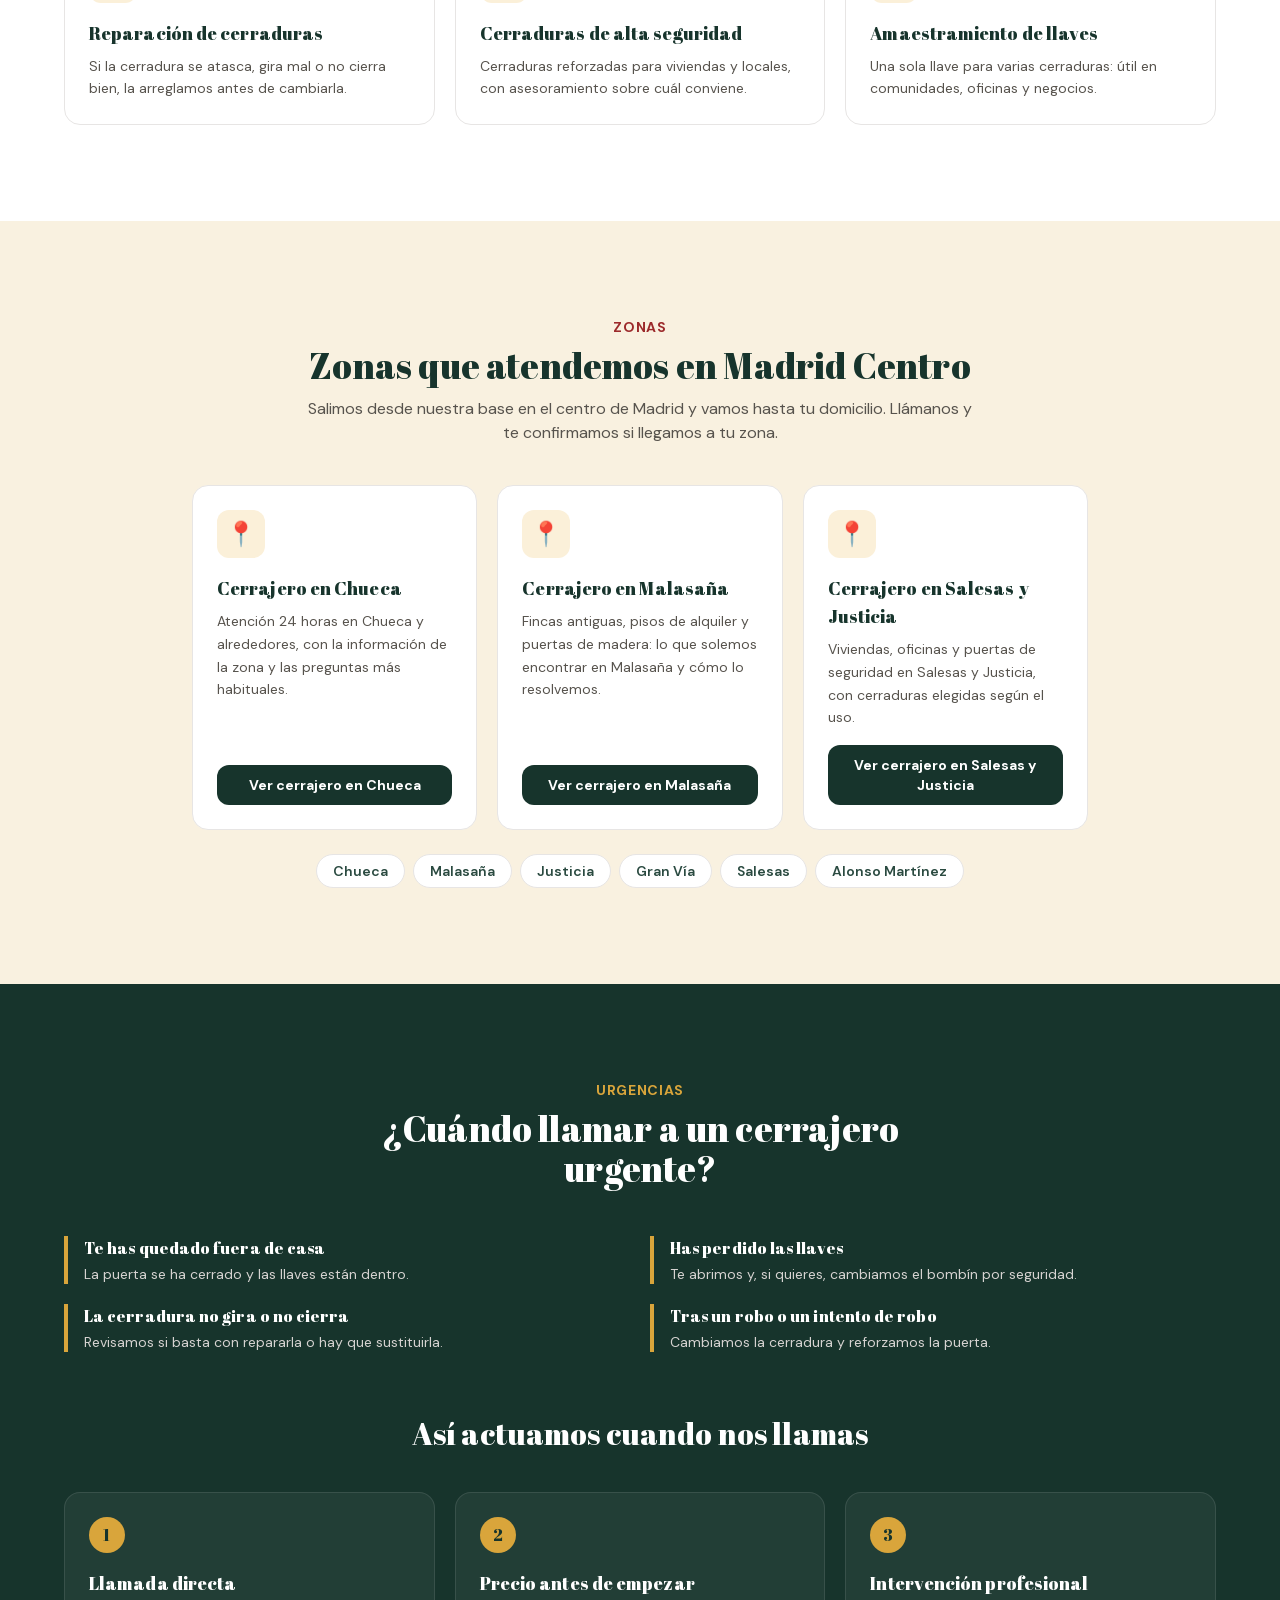
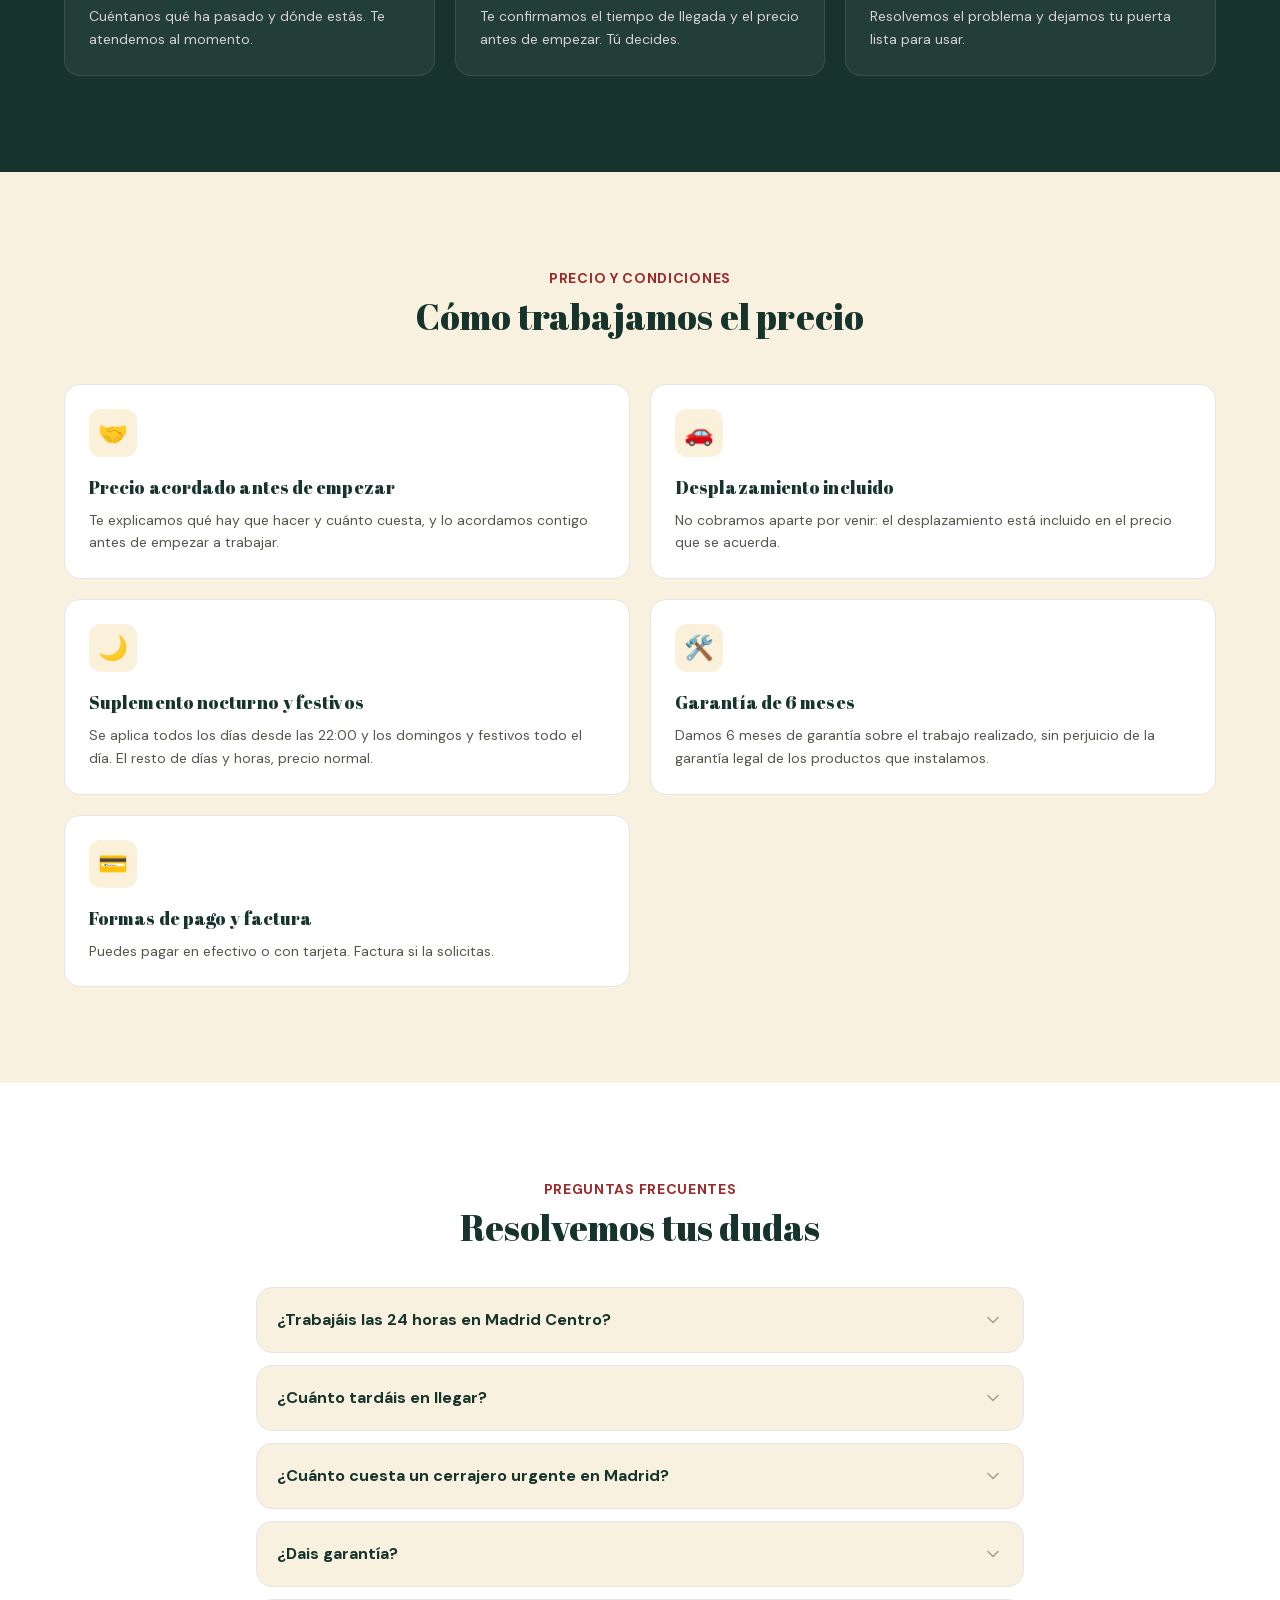
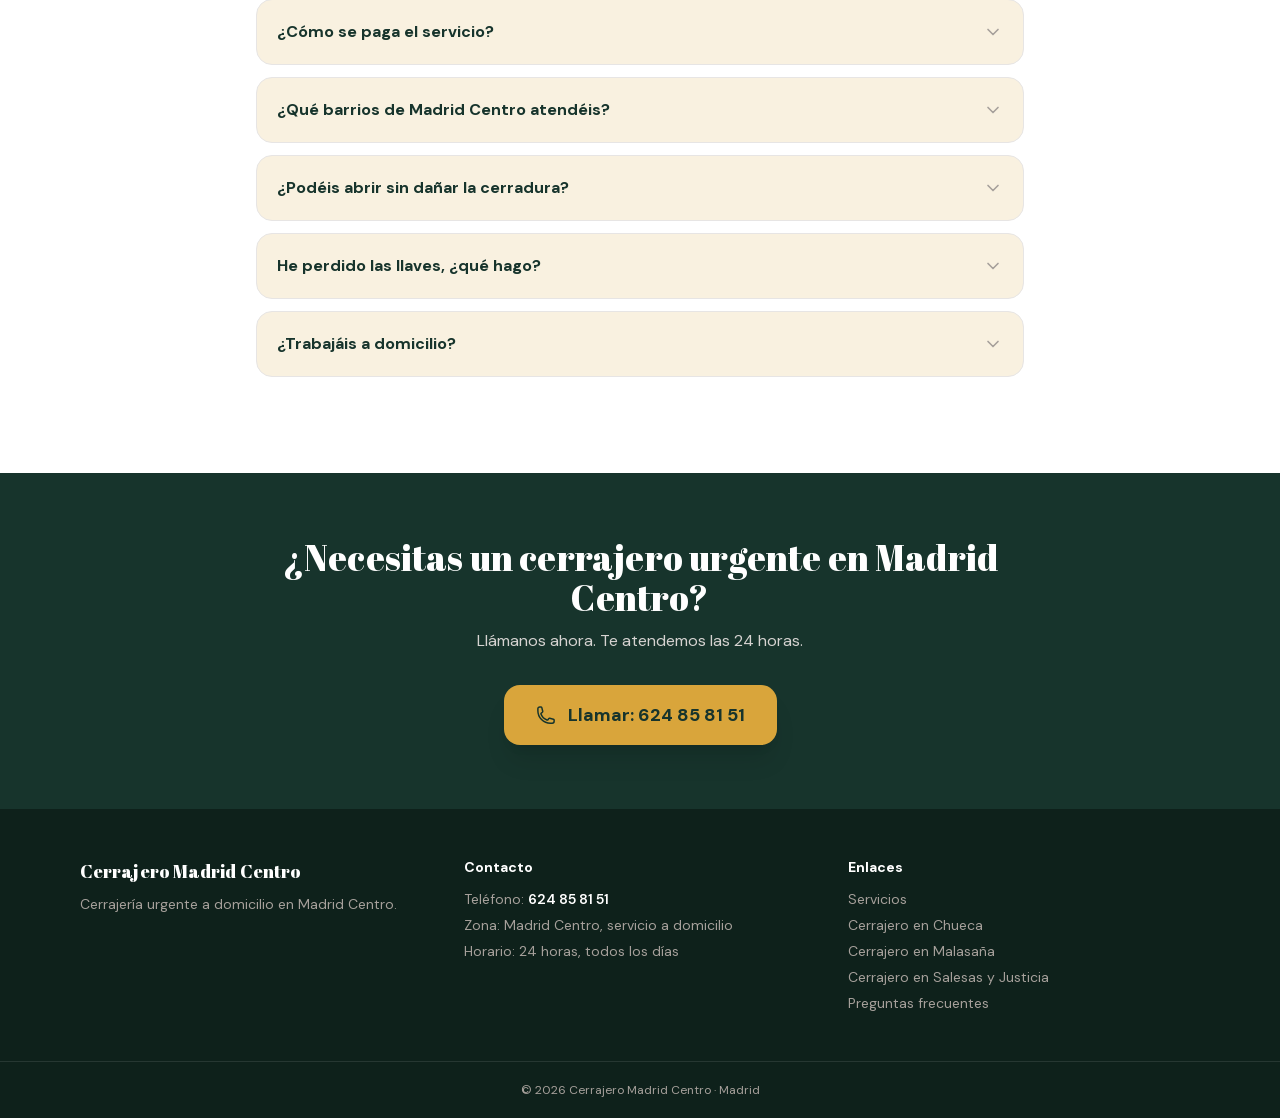
==== commit 8e9b810f: "Add files via upload" ====
--- a/index.html
+++ b/index.html
@@ -187,7 +187,15 @@
       "name": "¿Cuánto cuesta un cerrajero urgente en Madrid?",
       "acceptedAnswer": {
         "@type": "Answer",
-        "text": "Depende del tipo de puerta, de la cerradura y del horario. El precio se acuerda contigo antes de empezar y el desplazamiento está incluido. A partir de las 22:00 puede aplicarse un suplemento, que te decimos antes de empezar."
+        "text": "Depende del tipo de puerta, de la cerradura y del horario. El precio se acuerda contigo antes de empezar y el desplazamiento está incluido. Hay suplemento todos los días a partir de las 22:00 y los domingos y festivos todo el día; el resto del tiempo, precio normal."
+      }
+    },
+    {
+      "@type": "Question",
+      "name": "¿Dais garantía?",
+      "acceptedAnswer": {
+        "@type": "Answer",
+        "text": "Sí, 6 meses de garantía sobre el trabajo realizado, sin perjuicio de la garantía legal de los productos que instalamos."
       }
     },
     {
@@ -195,7 +203,7 @@
       "name": "¿Cómo se paga el servicio?",
       "acceptedAnswer": {
         "@type": "Answer",
-        "text": "Puedes pagar en efectivo o con tarjeta."
+        "text": "Puedes pagar en efectivo o con tarjeta. Si necesitas factura, la emitimos cuando la solicites."
       }
     },
     {
@@ -452,13 +460,18 @@
                     </article>
                     <article class="bg-white p-6 rounded-2xl border border-stone-200">
                         <div class="w-12 h-12 rounded-xl bg-brand-50 flex items-center justify-center text-2xl mb-4">🌙</div>
-                        <h3 class="font-display font-semibold text-lg text-ink-900 mb-2">Suplemento nocturno</h3>
-                        <p class="text-stone-600 text-sm leading-relaxed">A partir de las 22:00 puede aplicarse un suplemento. Te lo decimos antes de empezar, como el resto del precio.</p>
+                        <h3 class="font-display font-semibold text-lg text-ink-900 mb-2">Suplemento nocturno y festivos</h3>
+                        <p class="text-stone-600 text-sm leading-relaxed">Se aplica todos los días desde las 22:00 y los domingos y festivos todo el día. El resto de días y horas, precio normal.</p>
+                    </article>
+                    <article class="bg-white p-6 rounded-2xl border border-stone-200">
+                        <div class="w-12 h-12 rounded-xl bg-brand-50 flex items-center justify-center text-2xl mb-4">🛠️</div>
+                        <h3 class="font-display font-semibold text-lg text-ink-900 mb-2">Garantía de 6 meses</h3>
+                        <p class="text-stone-600 text-sm leading-relaxed">Damos 6 meses de garantía sobre el trabajo realizado, sin perjuicio de la garantía legal de los productos que instalamos.</p>
                     </article>
                     <article class="bg-white p-6 rounded-2xl border border-stone-200">
                         <div class="w-12 h-12 rounded-xl bg-brand-50 flex items-center justify-center text-2xl mb-4">💳</div>
-                        <h3 class="font-display font-semibold text-lg text-ink-900 mb-2">Formas de pago</h3>
-                        <p class="text-stone-600 text-sm leading-relaxed">Puedes pagar en efectivo o con tarjeta.</p>
+                        <h3 class="font-display font-semibold text-lg text-ink-900 mb-2">Formas de pago y factura</h3>
+                        <p class="text-stone-600 text-sm leading-relaxed">Puedes pagar en efectivo o con tarjeta. Factura si la solicitas.</p>
                     </article>
                 </div>
             </div>
@@ -484,12 +497,17 @@
                     <details class="bg-[#f9f1e0] border border-stone-200 rounded-2xl p-5">
                         <summary class="flex justify-between items-center gap-4 cursor-pointer font-bold text-ink-900">¿Cuánto cuesta un cerrajero urgente en Madrid?
                             <svg class="chev w-5 h-5 shrink-0 text-stone-400 transition"><use href="#i-chevron"/></svg></summary>
-                        <p class="mt-3 text-stone-600 text-sm leading-relaxed">Depende del tipo de puerta, de la cerradura y del horario. El precio se acuerda contigo antes de empezar y el desplazamiento está incluido. A partir de las 22:00 puede aplicarse un suplemento, que te decimos antes de empezar.</p>
+                        <p class="mt-3 text-stone-600 text-sm leading-relaxed">Depende del tipo de puerta, de la cerradura y del horario. El precio se acuerda contigo antes de empezar y el desplazamiento está incluido. Hay suplemento todos los días a partir de las 22:00 y los domingos y festivos todo el día; el resto del tiempo, precio normal.</p>
+                    </details>
+                    <details class="bg-[#f9f1e0] border border-stone-200 rounded-2xl p-5">
+                        <summary class="flex justify-between items-center gap-4 cursor-pointer font-bold text-ink-900">¿Dais garantía?
+                            <svg class="chev w-5 h-5 shrink-0 text-stone-400 transition"><use href="#i-chevron"/></svg></summary>
+                        <p class="mt-3 text-stone-600 text-sm leading-relaxed">Sí, 6 meses de garantía sobre el trabajo realizado, sin perjuicio de la garantía legal de los productos que instalamos.</p>
                     </details>
                     <details class="bg-[#f9f1e0] border border-stone-200 rounded-2xl p-5">
                         <summary class="flex justify-between items-center gap-4 cursor-pointer font-bold text-ink-900">¿Cómo se paga el servicio?
                             <svg class="chev w-5 h-5 shrink-0 text-stone-400 transition"><use href="#i-chevron"/></svg></summary>
-                        <p class="mt-3 text-stone-600 text-sm leading-relaxed">Puedes pagar en efectivo o con tarjeta.</p>
+                        <p class="mt-3 text-stone-600 text-sm leading-relaxed">Puedes pagar en efectivo o con tarjeta. Si necesitas factura, la emitimos cuando la solicites.</p>
                     </details>
                     <details class="bg-[#f9f1e0] border border-stone-200 rounded-2xl p-5">
                         <summary class="flex justify-between items-center gap-4 cursor-pointer font-bold text-ink-900">¿Qué barrios de Madrid Centro atendéis?
